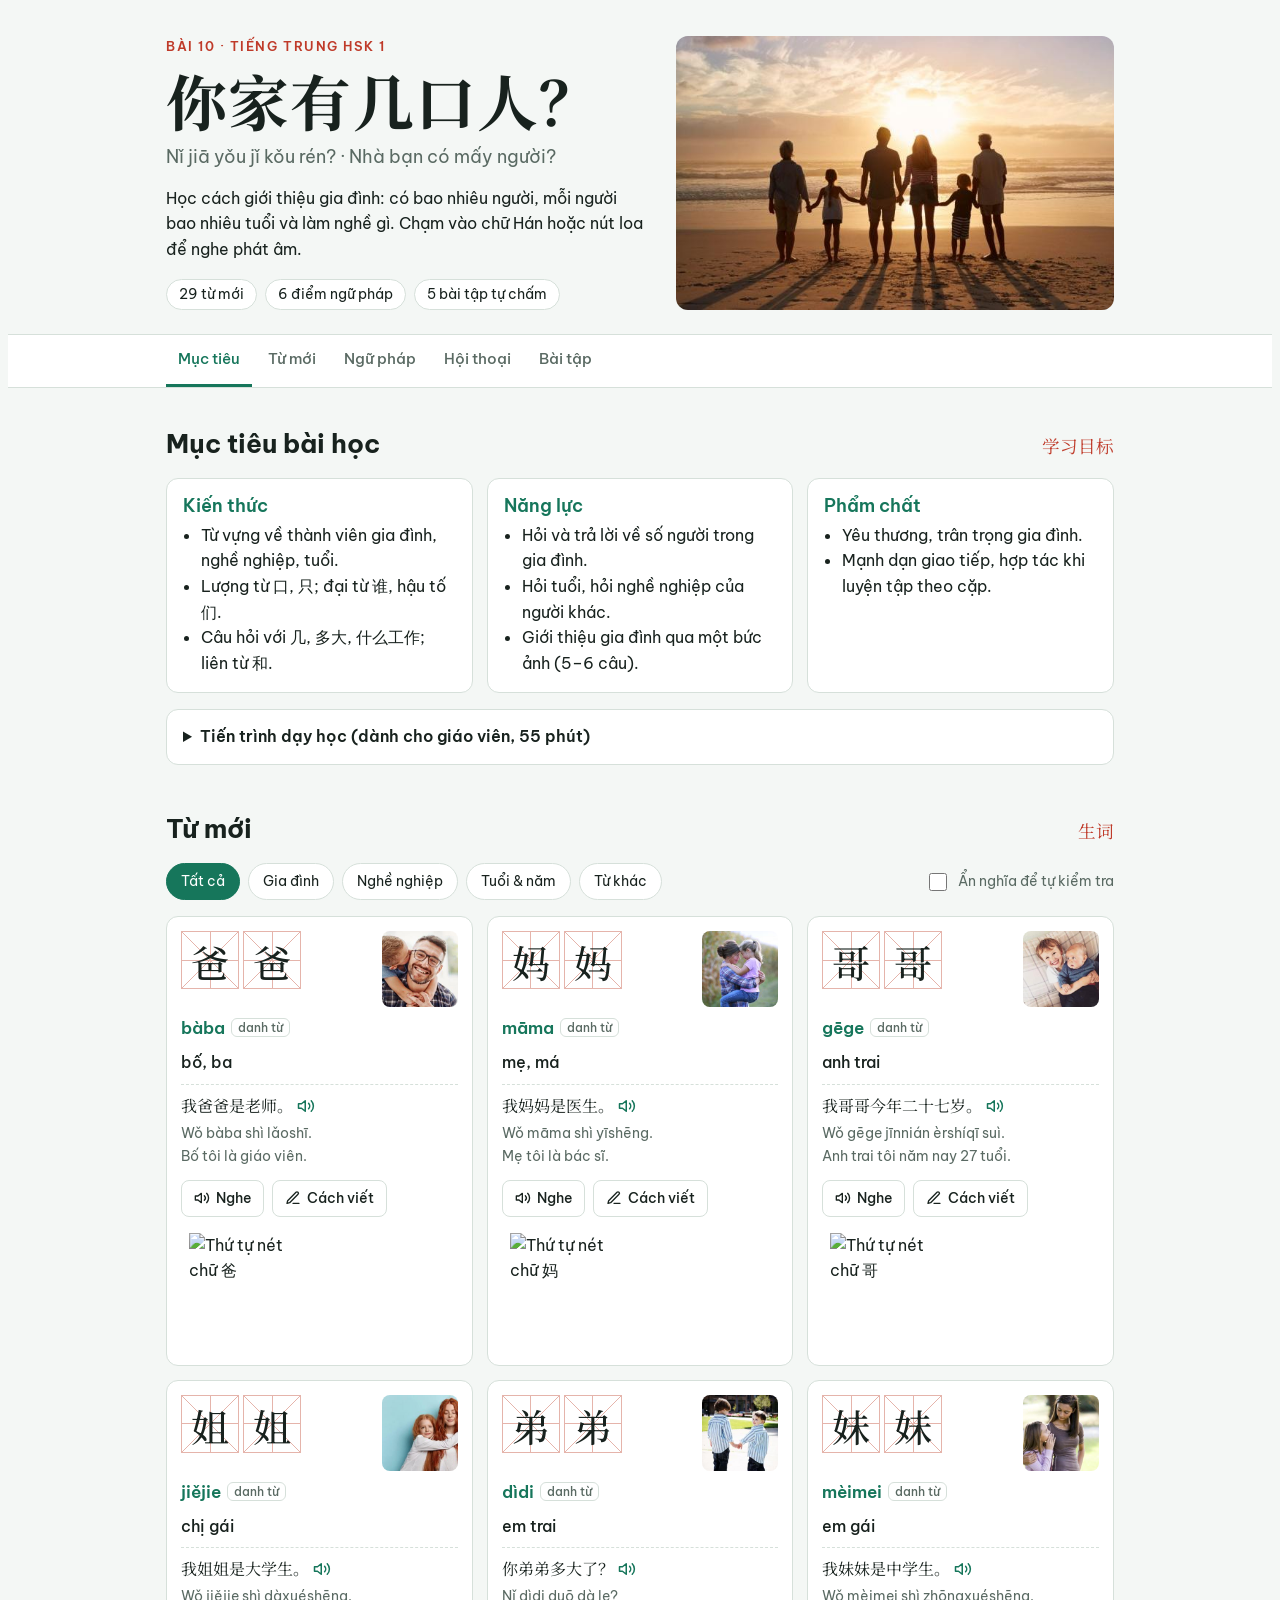
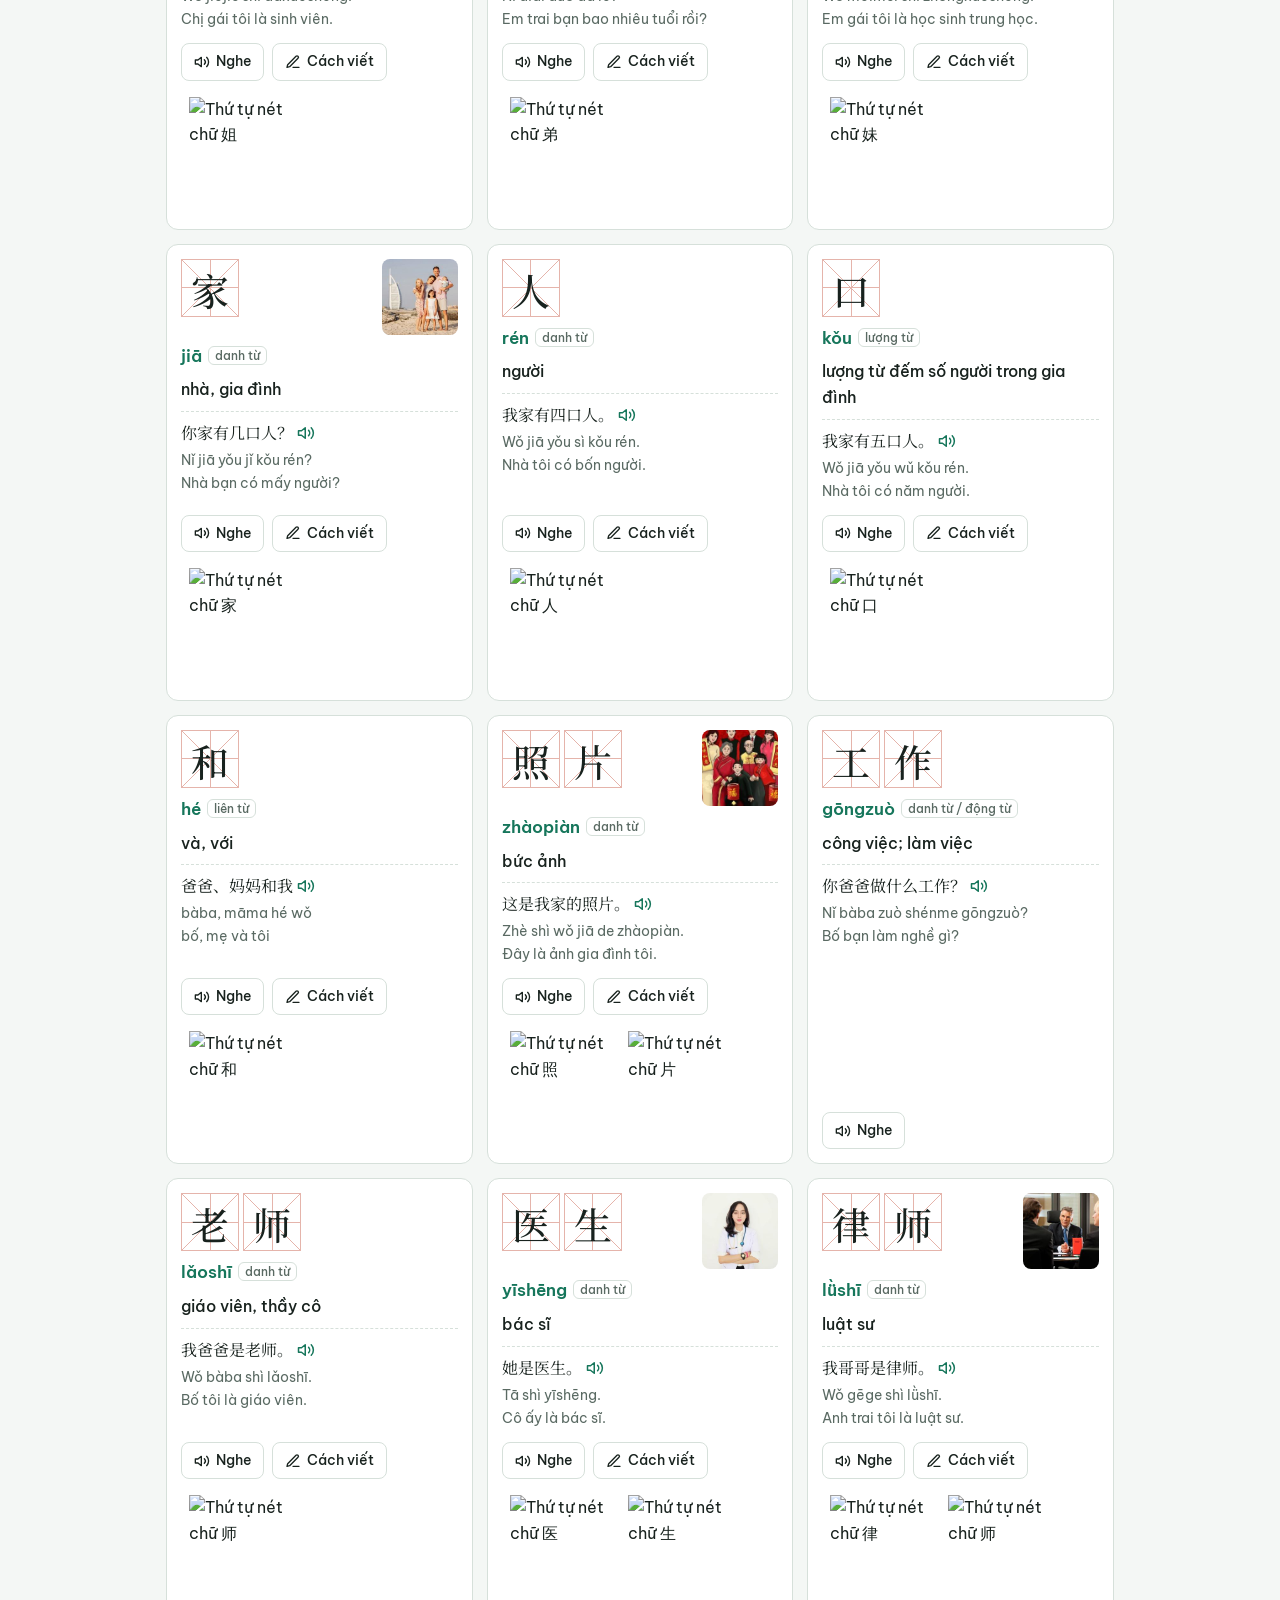
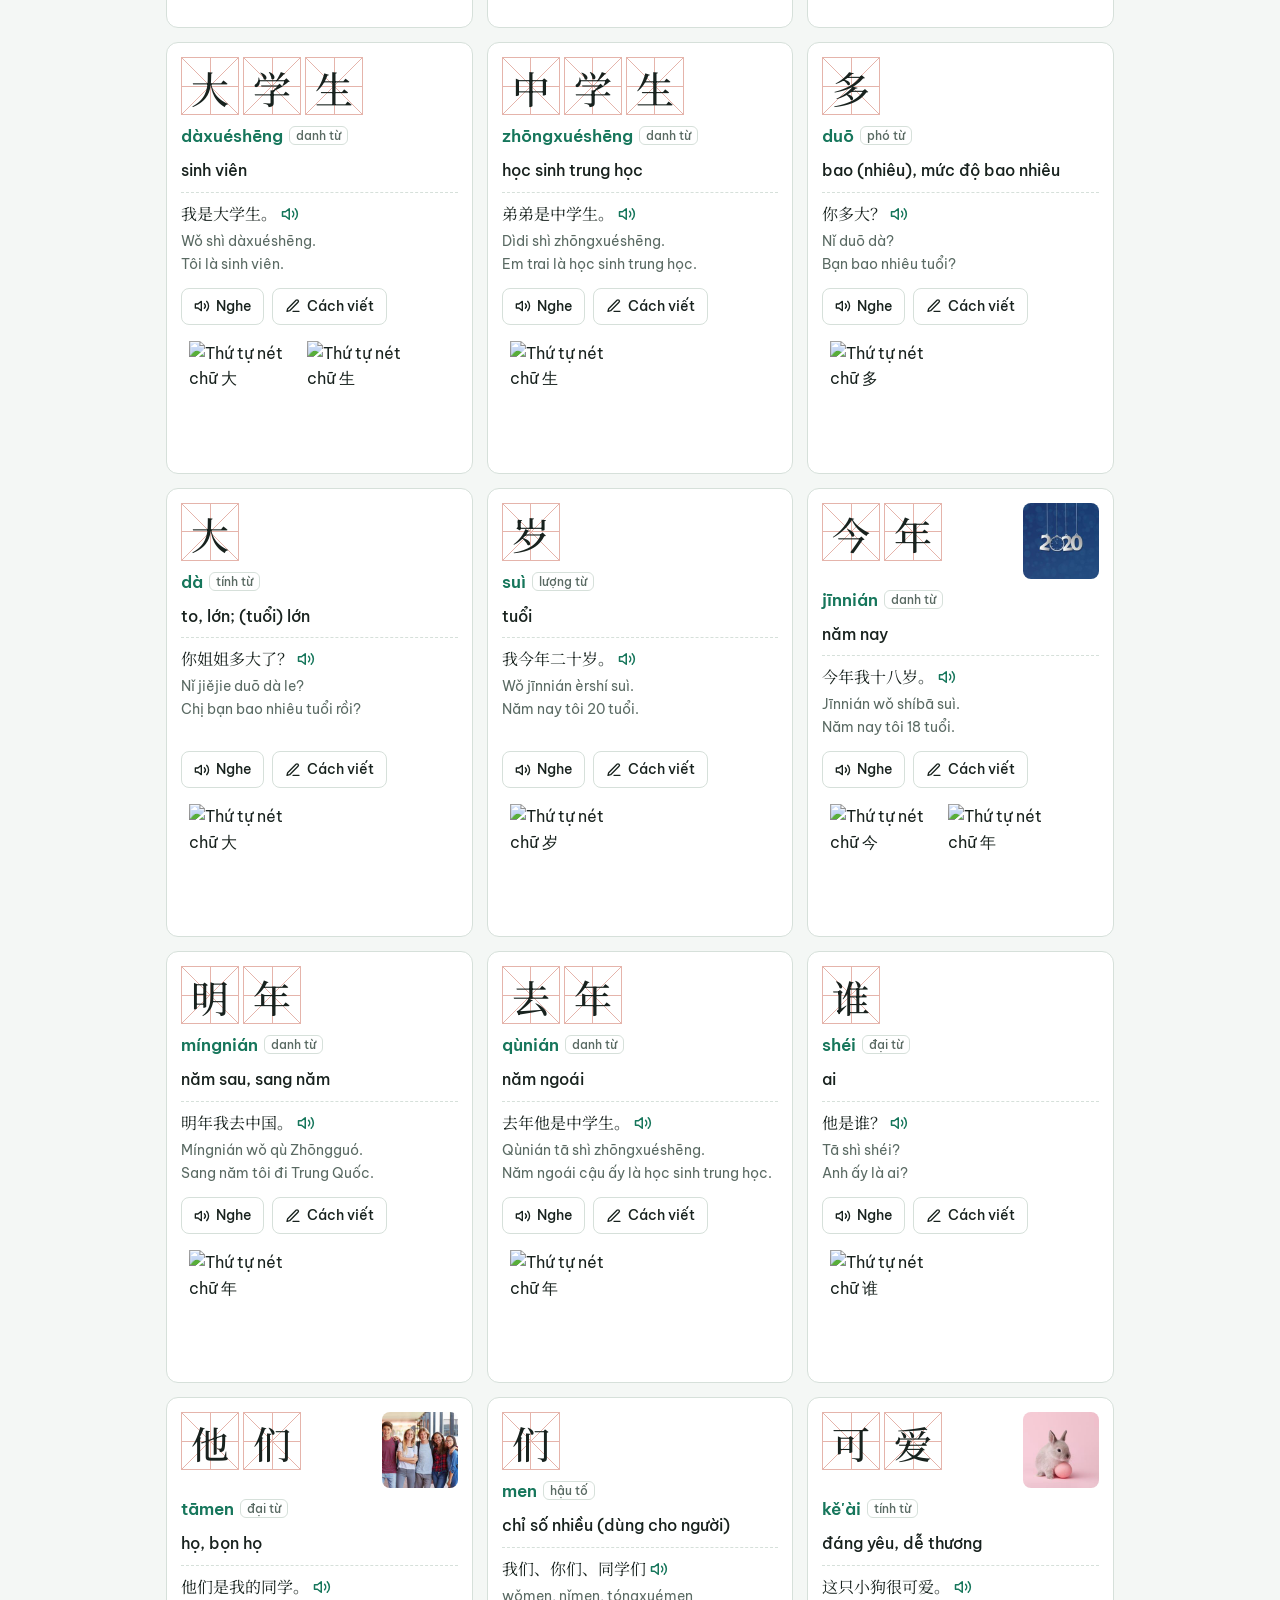
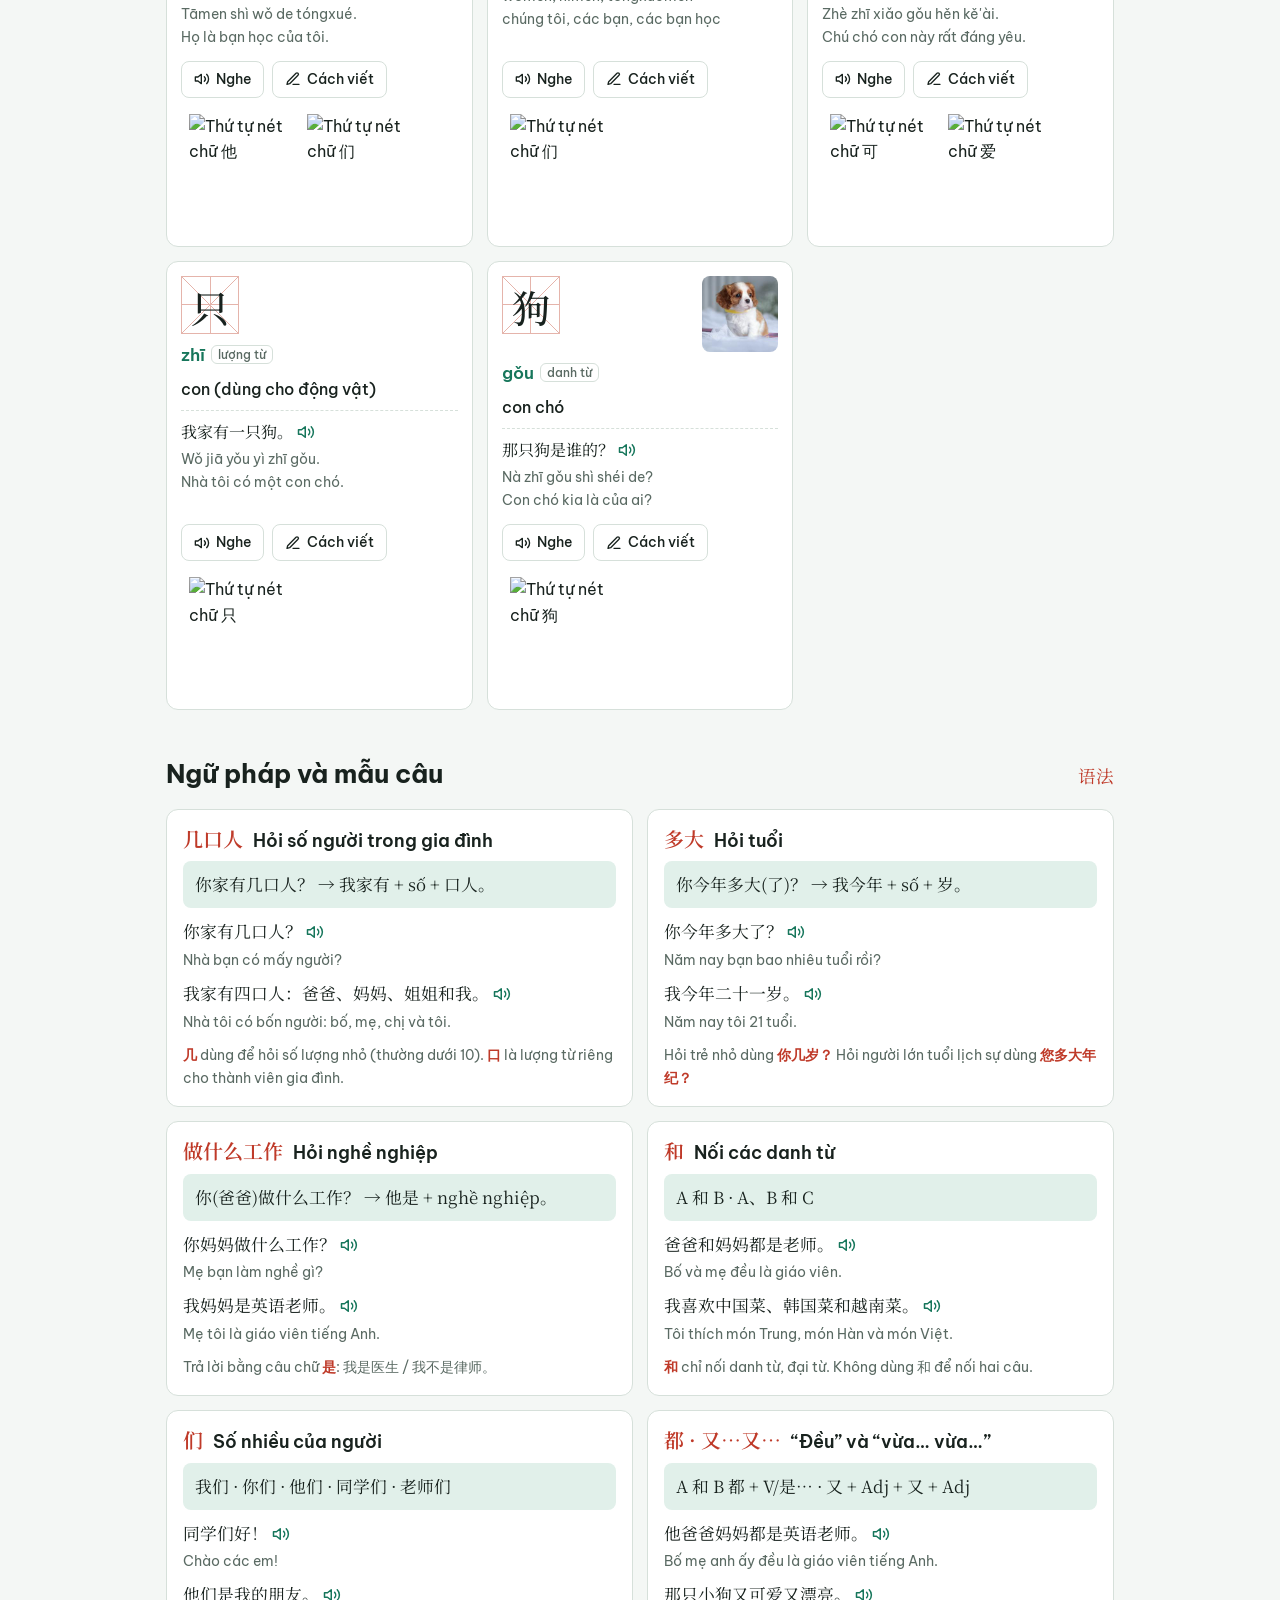
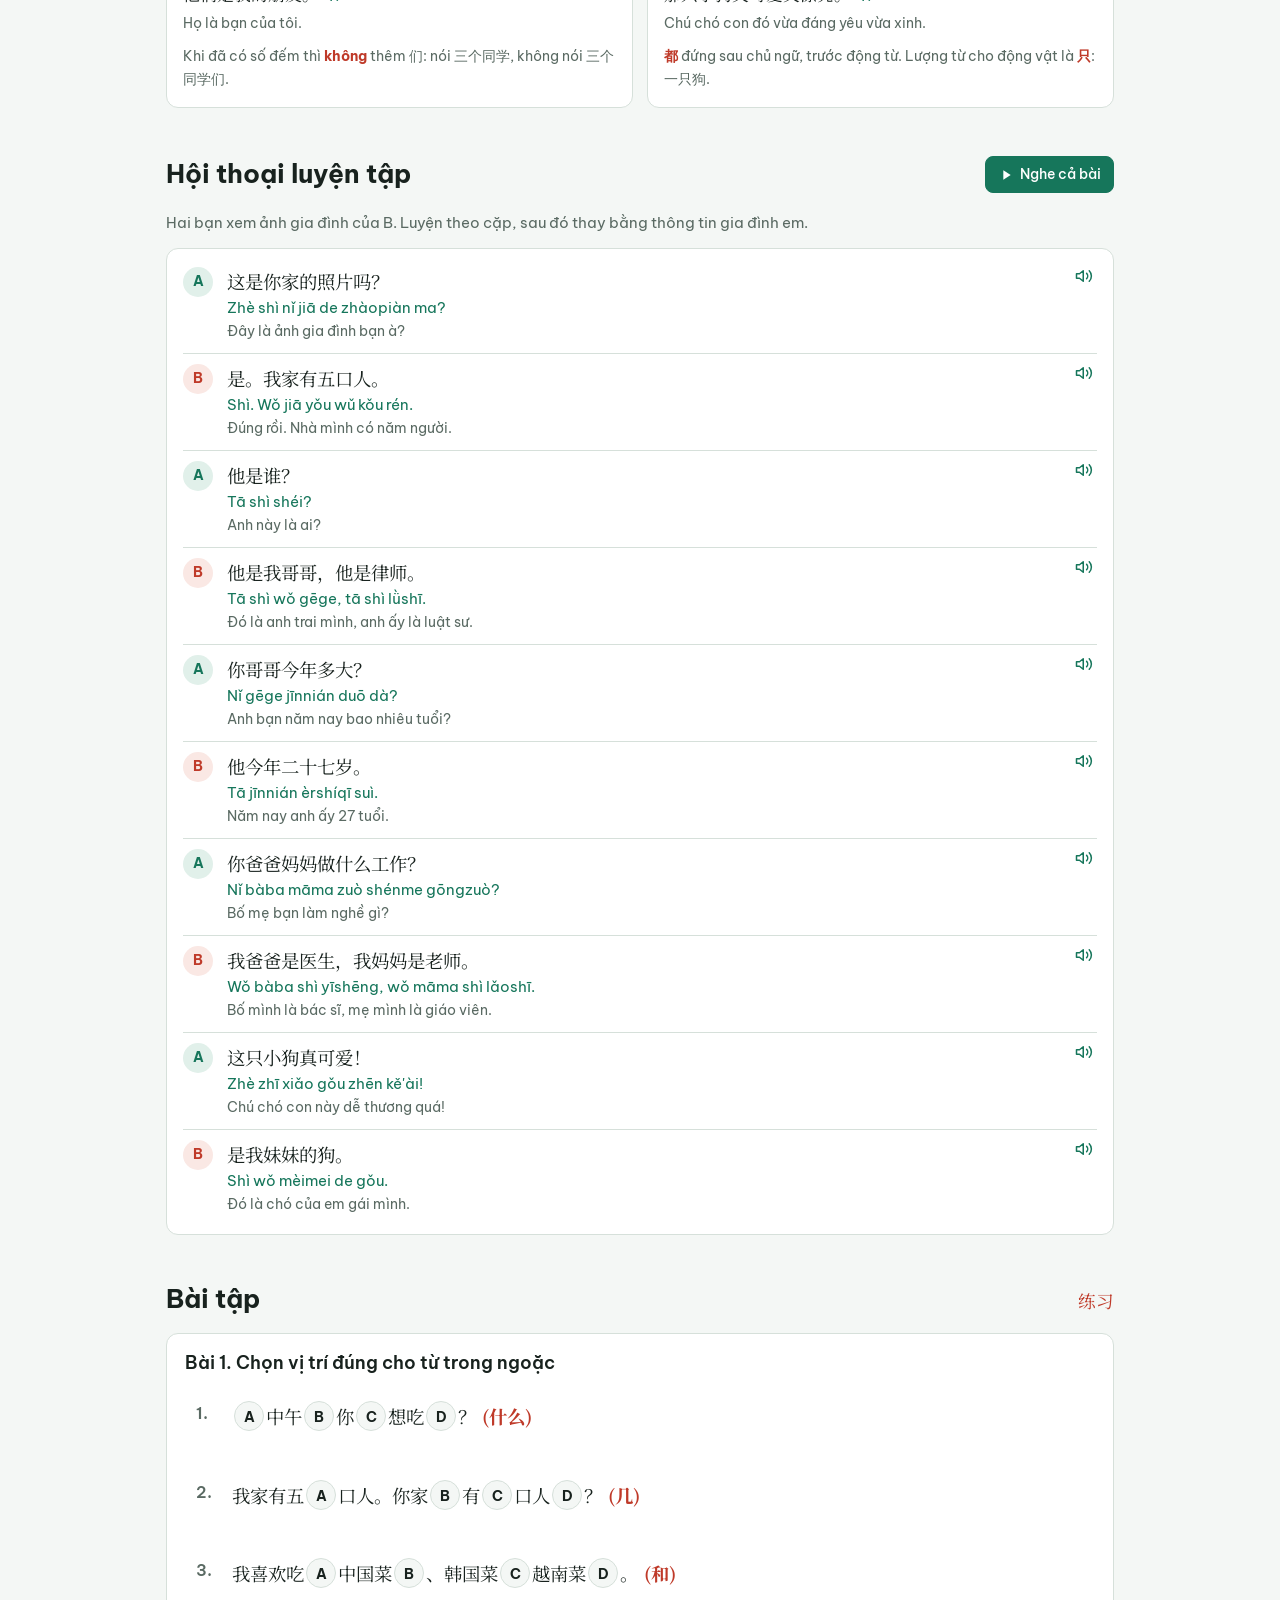
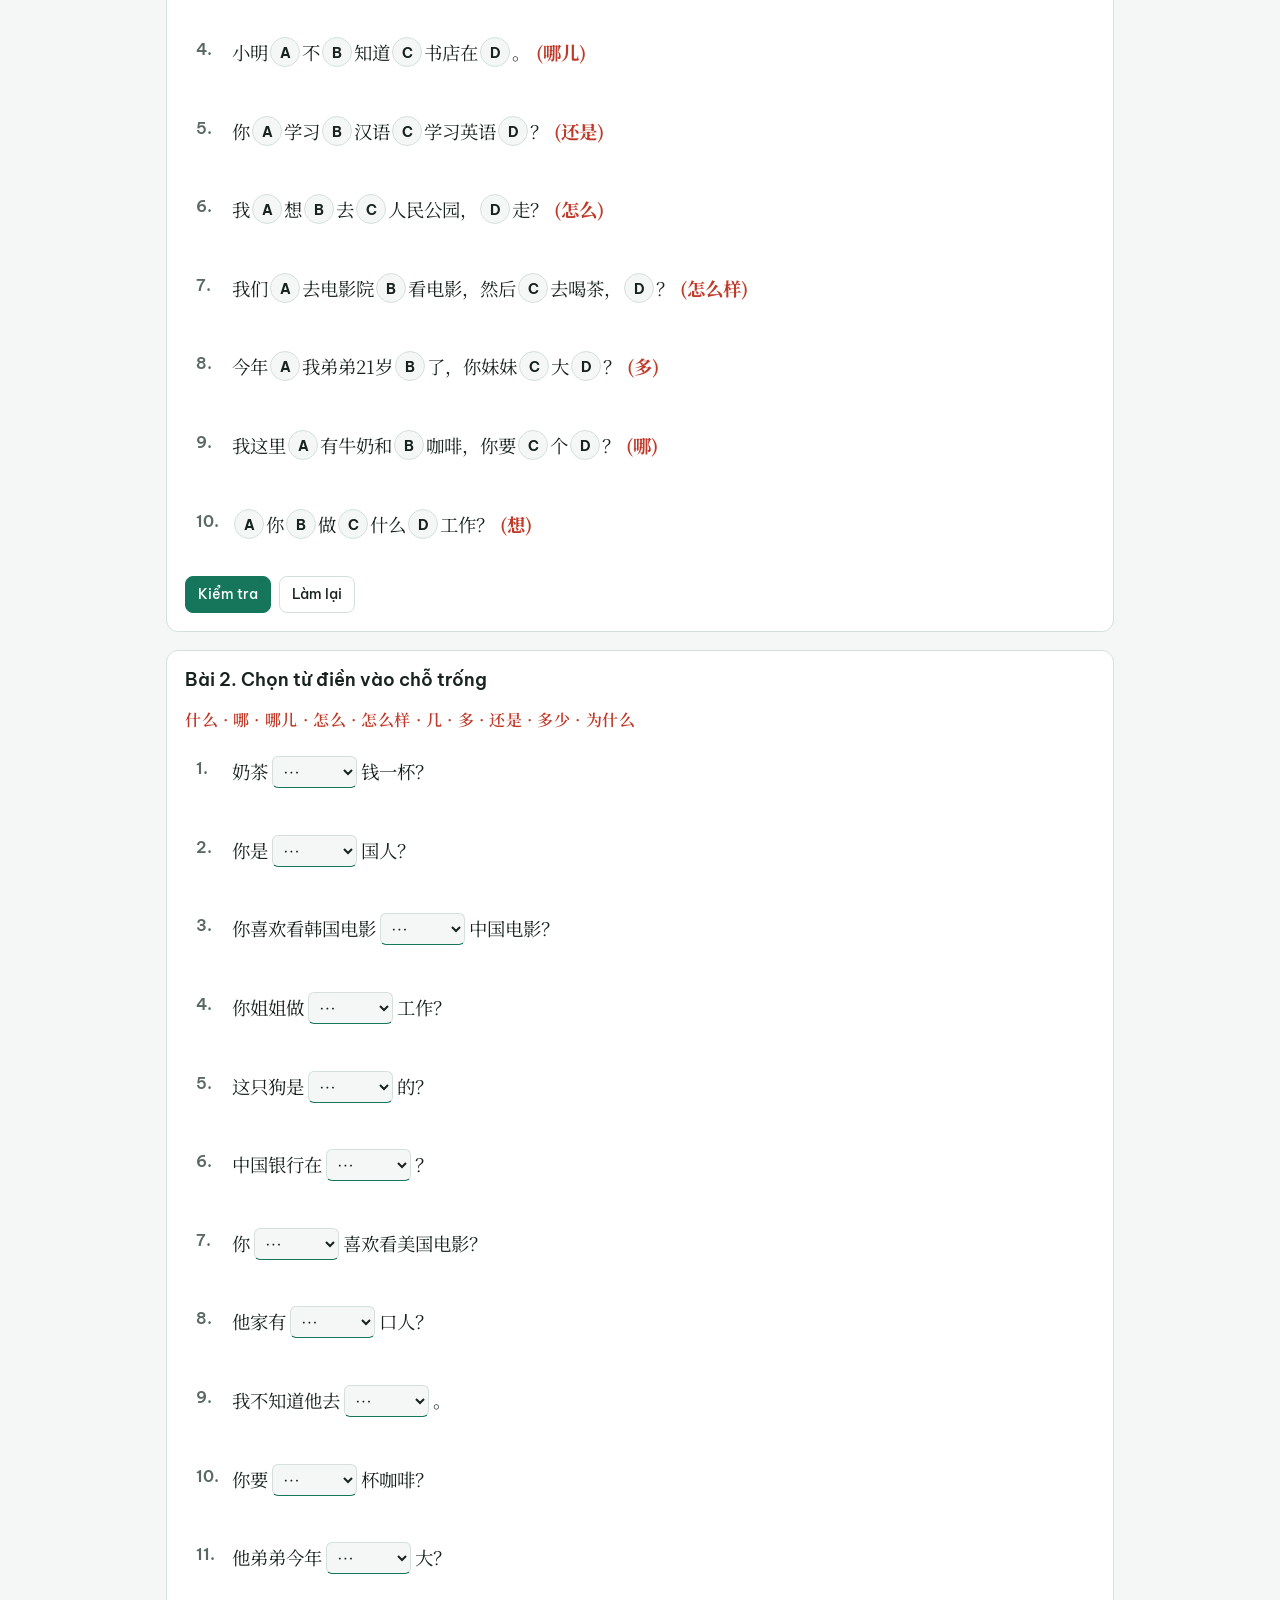
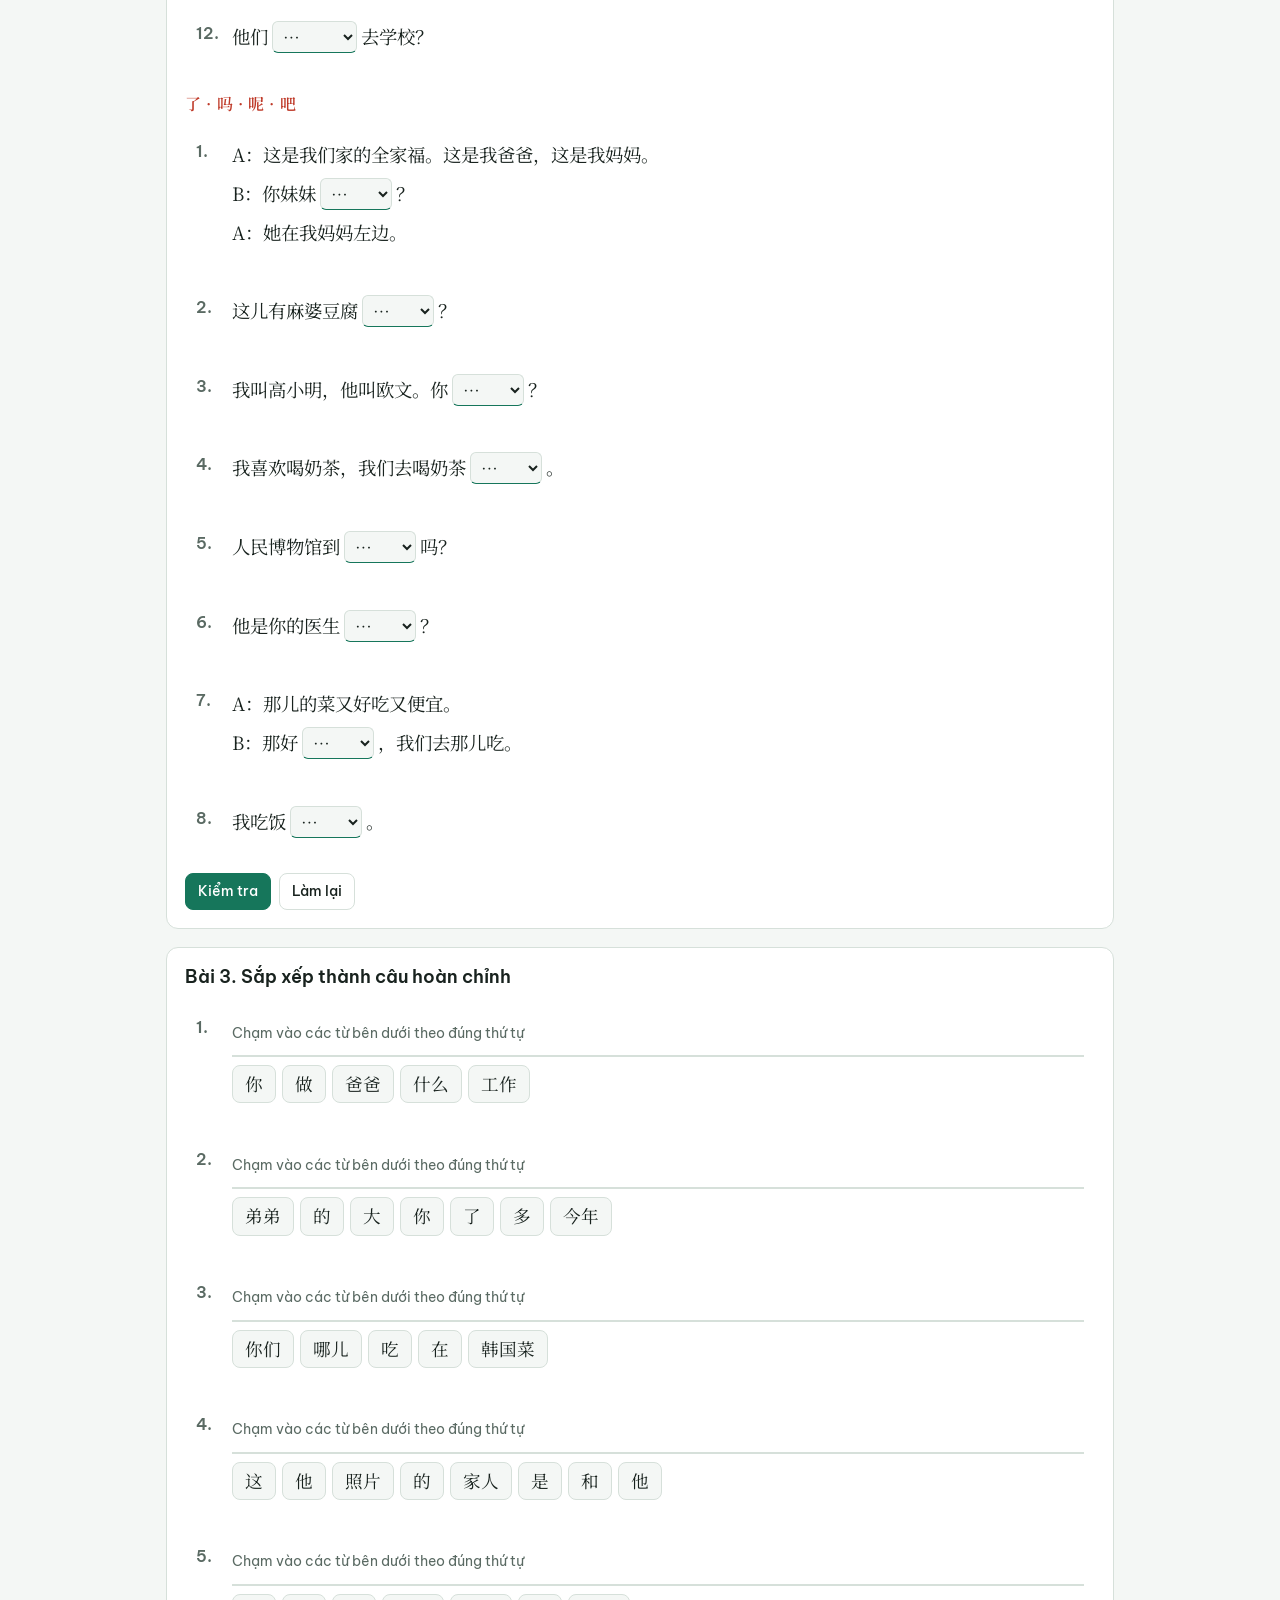
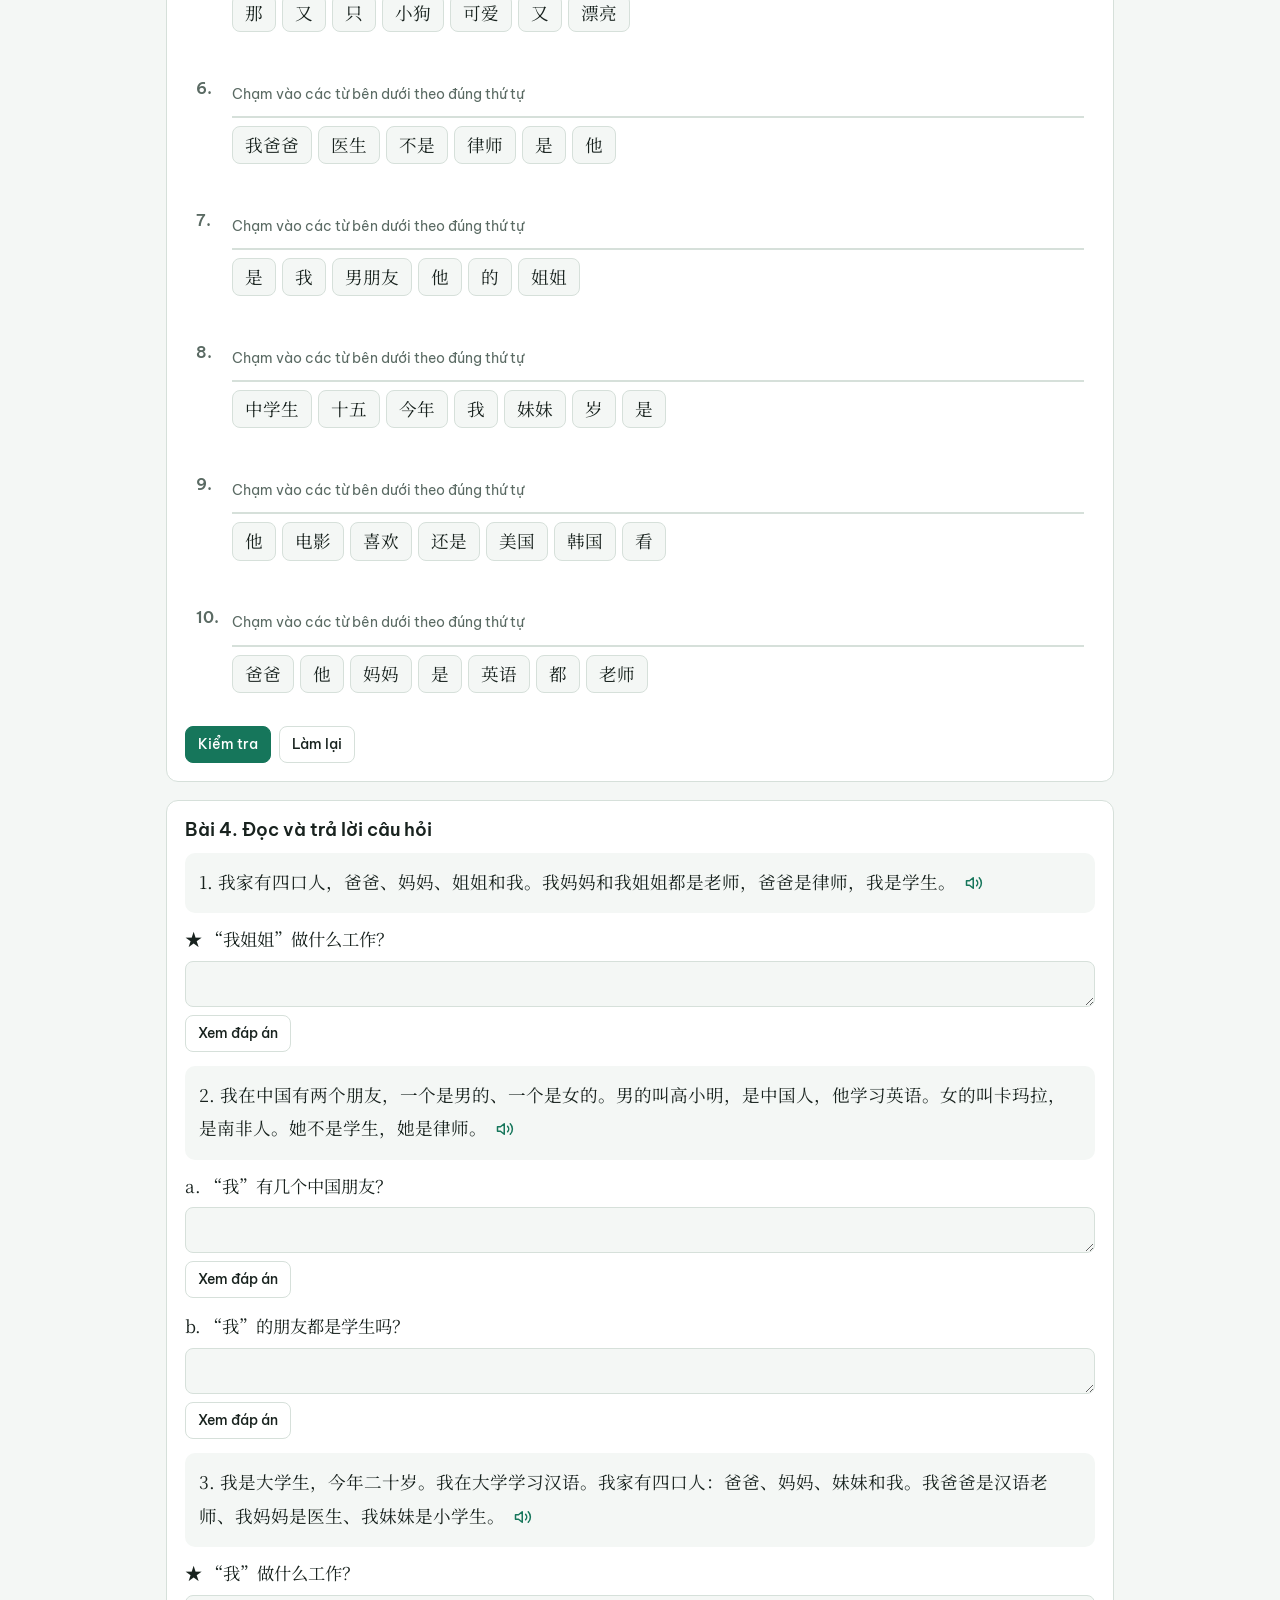
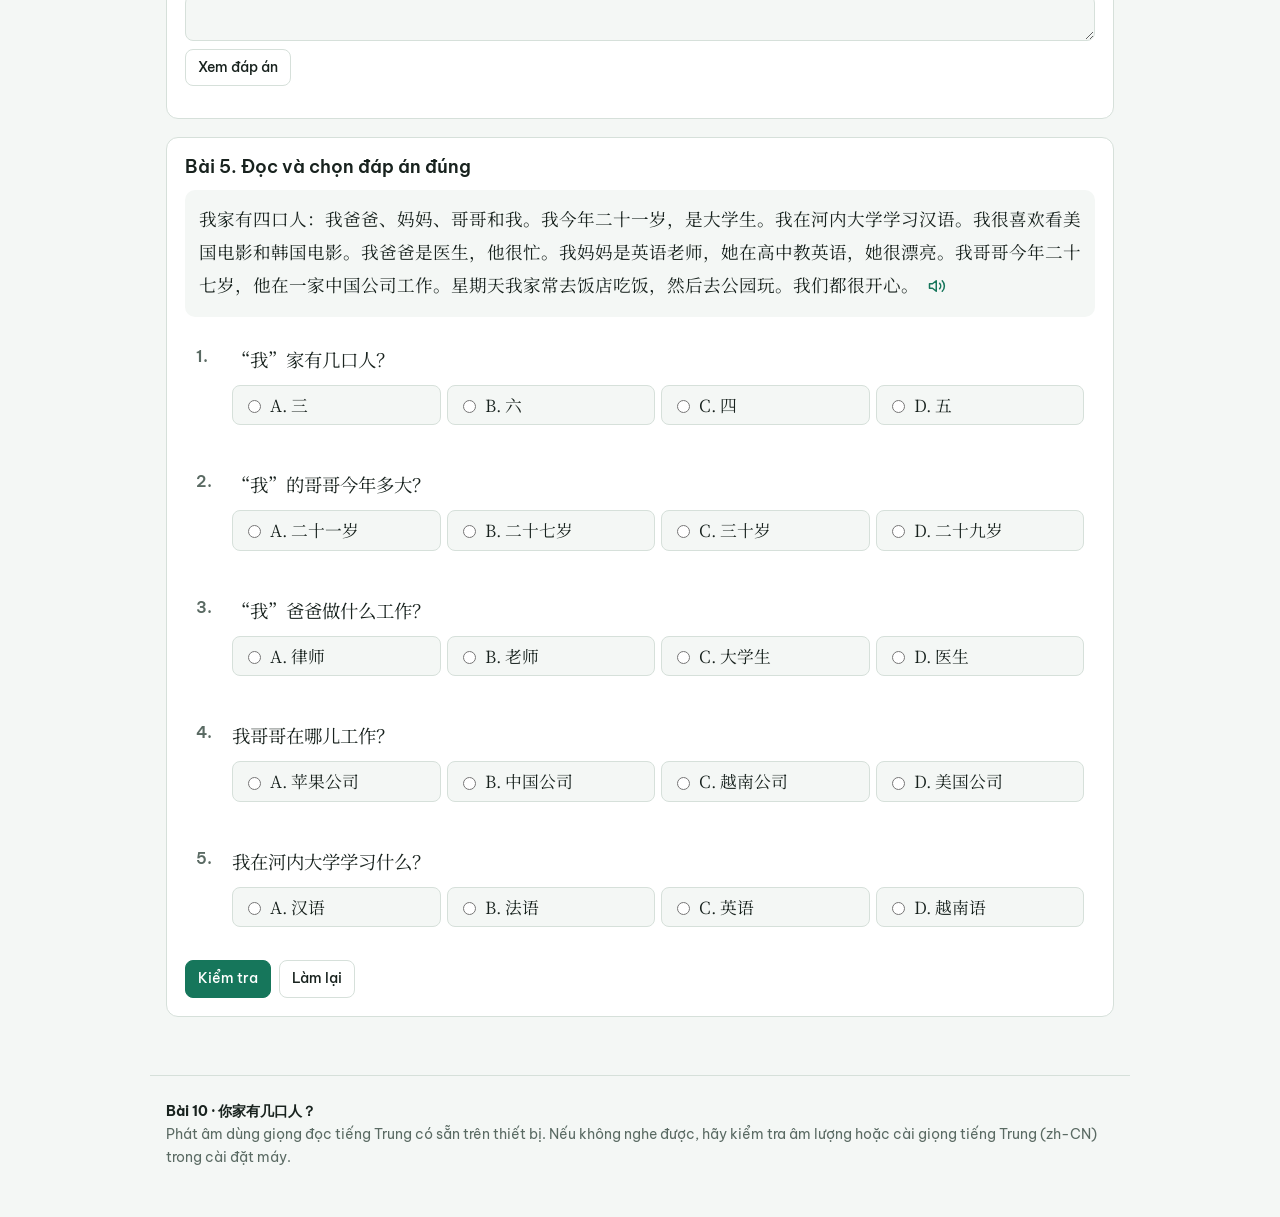
==== bai10/index.html @ 5a35441b "Thêm mục lục và giáo án điện tử Bài 10 Co-Authored-By: Claude Opus 5.5 <noreply@anthropic.com>" ====
<!doctype html>
<html lang="vi">
<head>
<meta charset="utf-8">
<meta name="viewport" content="width=device-width, initial-scale=1, viewport-fit=cover">
</head>
<body>
<title>你家有几口人？</title>
<meta name="claude:viewport-fit-sides" content="cover">
<link rel="preconnect" href="https://fonts.googleapis.com">
<link rel="preconnect" href="https://fonts.gstatic.com" crossorigin>
<link rel="stylesheet" href="https://fonts.googleapis.com/css2?family=Be+Vietnam+Pro:wght@400;500;600;700&family=Noto+Serif+SC:wght@500;700&display=swap">
<style>
/* Layout: a mobile-first study booklet; sticky section tabs, hanzi set in 田字格 practice cells, exercises check themselves. */
:root{
  --paper:#f4f7f5; --surface:#ffffff; --ink:#18221e; --muted:#5a6a63; --line:#d6e0da;
  --jade:#16765b; --jade-soft:#e1f0ea; --seal:#bf3a29; --seal-soft:#fae8e4; --grid:#e5b4ab;
  --ok:#17784a; --ok-soft:#e2f3e9; --bad:#bf3a29; --bad-soft:#fae8e4;
  --f-han:"Noto Serif SC","Songti SC","STSong","SimSun",serif;
  --f-body:"Be Vietnam Pro","Segoe UI",system-ui,sans-serif;
  --r:12px;
}
@media (prefers-color-scheme: dark){:root:not([data-theme="light"]){
  --paper:#111714; --surface:#19211d; --ink:#e6eee9; --muted:#9bada4; --line:#2b3832;
  --jade:#52c49f; --jade-soft:#16302a; --seal:#ef7d6b; --seal-soft:#3a201c; --grid:#62413b;
  --ok:#5fcf94; --ok-soft:#163323; --bad:#ef7d6b; --bad-soft:#3a201c; color-scheme:dark}}
:root[data-theme="dark"]{
  --paper:#111714; --surface:#19211d; --ink:#e6eee9; --muted:#9bada4; --line:#2b3832;
  --jade:#52c49f; --jade-soft:#16302a; --seal:#ef7d6b; --seal-soft:#3a201c; --grid:#62413b;
  --ok:#5fcf94; --ok-soft:#163323; --bad:#ef7d6b; --bad-soft:#3a201c; color-scheme:dark}

*{box-sizing:border-box}
html{scroll-behavior:smooth}
@media (prefers-reduced-motion: reduce){html{scroll-behavior:auto}*{transition:none!important;animation:none!important}}
body{background:var(--paper);color:var(--ink);font-family:var(--f-body);font-size:16px;line-height:1.6}
body::before{content:"";position:fixed;inset:0 0 auto;height:env(safe-area-inset-top,0px);z-index:10;background:var(--surface)}
.wrap{max-width:980px;margin:0 auto;padding-left:max(16px,env(safe-area-inset-left,0px));padding-right:max(16px,env(safe-area-inset-right,0px))}
.zh,.han{font-family:var(--f-han)}
h1,h2,h3{text-wrap:balance;line-height:1.25;margin:0}
h2{font-size:1.6rem;font-weight:700}
h3{font-size:1.1rem;font-weight:600}
p{margin:0}
button{font:inherit;color:inherit;cursor:pointer}
button:focus-visible,select:focus-visible,a:focus-visible,textarea:focus-visible,summary:focus-visible{outline:3px solid var(--jade);outline-offset:2px}

/* hero */
.hero{padding-block:28px 24px}
.hero .wrap{display:grid;grid-template-columns:1.1fr 1fr;gap:28px;align-items:center}
.eyebrow{font-size:.8rem;letter-spacing:.12em;text-transform:uppercase;color:var(--seal);font-weight:600}
.hero h1{font-family:var(--f-han);font-size:clamp(2.4rem,7vw,3.8rem);font-weight:700;margin-top:6px;letter-spacing:.02em}
.hero .py-big{font-size:1.15rem;color:var(--muted);margin-top:4px}
.hero .lead{margin-top:14px;max-width:46ch}
.hero img{width:100%;aspect-ratio:16/10;object-fit:cover;border-radius:var(--r);display:block}
.meta{display:flex;flex-wrap:wrap;gap:8px;margin-top:16px}
.chip{border:1px solid var(--line);background:var(--surface);border-radius:999px;padding:4px 12px;font-size:.85rem}

/* nav */
nav.tabs{position:sticky;top:env(safe-area-inset-top,0px);z-index:9;background:var(--surface);border-block:1px solid var(--line)}
nav.tabs .wrap{display:flex;gap:4px;overflow-x:auto;scrollbar-width:none}
nav.tabs .wrap::-webkit-scrollbar{display:none}
nav.tabs a{flex:none;padding:12px 12px;color:var(--muted);text-decoration:none;font-weight:500;font-size:.95rem;border-bottom:3px solid transparent}
nav.tabs a.on{color:var(--jade);border-bottom-color:var(--jade)}

section{padding-block:40px 8px;scroll-margin-top:56px}
.sec-head{display:flex;flex-wrap:wrap;align-items:baseline;justify-content:space-between;gap:8px 16px;margin-bottom:18px}
.sec-head .zh{color:var(--seal);font-size:1.1rem}
.sub{color:var(--muted);font-size:.95rem}

/* objectives */
.goals{display:grid;grid-template-columns:repeat(3,1fr);gap:14px}
.goal{background:var(--surface);border:1px solid var(--line);border-radius:var(--r);padding:16px}
.goal h3{color:var(--jade);margin-bottom:6px}
.goal ul{margin:0;padding-left:18px}
details.plan{margin-top:16px;background:var(--surface);border:1px solid var(--line);border-radius:var(--r)}
details.plan summary{padding:14px 16px;font-weight:600;cursor:pointer}
.steps{display:grid;gap:0;padding:0 16px 12px;margin:0;list-style:none}
.steps li{display:grid;grid-template-columns:64px 1fr;gap:12px;padding:10px 0;border-top:1px solid var(--line)}
.steps .t{font-variant-numeric:tabular-nums;color:var(--seal);font-weight:600}

/* vocab */
.toolbar{display:flex;flex-wrap:wrap;gap:8px;align-items:center;margin-bottom:16px}
.filter{border:1px solid var(--line);background:var(--surface);border-radius:999px;padding:6px 14px;font-size:.9rem}
.filter[aria-pressed="true"]{background:var(--jade);border-color:var(--jade);color:var(--surface)}
.switch{margin-left:auto;display:flex;align-items:center;gap:8px;font-size:.9rem;color:var(--muted)}
.switch input{width:18px;height:18px;accent-color:var(--jade)}
.cards{display:grid;grid-template-columns:repeat(auto-fill,minmax(260px,1fr));gap:14px}
.card{background:var(--surface);border:1px solid var(--line);border-radius:var(--r);padding:14px;display:flex;flex-direction:column;gap:8px;min-width:0}
.card-top{display:flex;gap:12px;align-items:flex-start;justify-content:space-between}
.cells{display:flex;gap:4px;background:none;border:0;padding:0}
.cell{width:58px;height:58px;display:grid;place-items:center;font-family:var(--f-han);font-size:38px;font-weight:500;border:1.5px solid var(--grid);
  background:
   linear-gradient(var(--grid),var(--grid)) center/100% 1px no-repeat,
   linear-gradient(var(--grid),var(--grid)) center/1px 100% no-repeat,
   linear-gradient(45deg,transparent calc(50% - .6px),var(--grid) 50%,transparent calc(50% + .6px)),
   linear-gradient(-45deg,transparent calc(50% - .6px),var(--grid) 50%,transparent calc(50% + .6px));
  background-color:var(--surface)}
.thumb{width:76px;height:76px;object-fit:cover;border-radius:8px;flex:none}
.py{font-size:1.05rem;font-weight:600;color:var(--jade)}
.pos{font-size:.75rem;font-weight:500;color:var(--muted);border:1px solid var(--line);border-radius:6px;padding:1px 6px;margin-left:6px;vertical-align:2px}
.mean{font-weight:500}
.ex{font-size:.9rem;color:var(--muted);border-top:1px dashed var(--line);padding-top:8px}
.ex .zh{color:var(--ink);font-size:1rem}
.actions{display:flex;gap:8px;margin-top:auto;padding-top:4px}
.btn{display:inline-flex;align-items:center;gap:6px;border:1px solid var(--line);background:var(--surface);border-radius:8px;padding:6px 12px;font-size:.9rem;font-weight:500}
.btn:hover{border-color:var(--jade);color:var(--jade)}
.btn.primary{background:var(--jade);border-color:var(--jade);color:var(--surface)}
.btn.primary:hover{color:var(--surface);filter:brightness(1.08)}
.btn svg{width:16px;height:16px;flex:none}
.strokes{display:flex;flex-wrap:wrap;gap:8px;background:#fff;border-radius:8px;padding:8px}
.strokes img{width:110px;height:110px}
.hide-mean .card:not(.shown) .py,.hide-mean .card:not(.shown) .mean,.hide-mean .card:not(.shown) .ex{filter:blur(6px);user-select:none}
.hide-mean .card:not(.shown){cursor:pointer}

/* grammar */
.gram{display:grid;grid-template-columns:repeat(2,1fr);gap:14px}
.g{background:var(--surface);border:1px solid var(--line);border-radius:var(--r);padding:16px;min-width:0}
.g h3{display:flex;gap:10px;align-items:baseline}
.g h3 .zh{color:var(--seal);font-size:1.25rem}
.pattern{margin-top:10px;background:var(--jade-soft);border-radius:8px;padding:10px 12px;font-family:var(--f-han);font-size:1.05rem;overflow-x:auto}
.g ul{margin:10px 0 0;padding-left:0;list-style:none;display:grid;gap:8px}
.g li .zh{font-size:1.05rem}
.g li .vi{color:var(--muted);font-size:.9rem;display:block}
.note{margin-top:10px;font-size:.9rem;color:var(--muted)}
.note b{color:var(--seal)}
.say{border:0;background:none;padding:0 4px;color:var(--jade);vertical-align:-3px}
.say svg{width:18px;height:18px}

/* dialogue */
.dlg{background:var(--surface);border:1px solid var(--line);border-radius:var(--r);padding:8px 16px}
.line{display:grid;grid-template-columns:34px 1fr auto;gap:10px;align-items:start;padding:10px 0;border-top:1px solid var(--line)}
.line:first-child{border-top:0}
.who{width:30px;height:30px;border-radius:50%;display:grid;place-items:center;font-weight:700;font-size:.85rem;background:var(--jade-soft);color:var(--jade)}
.line.b .who{background:var(--seal-soft);color:var(--seal)}
.line .zh{font-size:1.15rem}
.line .p{color:var(--jade);font-size:.92rem}
.line .vi{color:var(--muted);font-size:.9rem}
.line.now{background:var(--jade-soft);margin-inline:-16px;padding-inline:16px}

/* exercises */
.ex-block{background:var(--surface);border:1px solid var(--line);border-radius:var(--r);padding:18px;margin-bottom:18px}
.ex-block>header{display:flex;flex-wrap:wrap;justify-content:space-between;gap:6px 12px;align-items:baseline;margin-bottom:12px}
.score{font-weight:600;font-variant-numeric:tabular-nums;color:var(--muted)}
.score.full{color:var(--ok)}
ol.qs{margin:0;padding-left:0;list-style:none;display:grid;gap:10px;counter-reset:q}
ol.qs>li{counter-increment:q;display:grid;grid-template-columns:28px 1fr;gap:8px;padding:10px;border-radius:10px;border:1px solid transparent}
ol.qs>li::before{content:counter(q) ".";font-weight:600;color:var(--muted);font-variant-numeric:tabular-nums;padding-top:4px}
ol.qs>li.ok{background:var(--ok-soft);border-color:var(--ok)}
ol.qs>li.bad{background:var(--bad-soft);border-color:var(--bad)}
.sent{font-family:var(--f-han);font-size:1.15rem;line-height:2.1;white-space:pre-line}
.slot{font-family:var(--f-body);font-size:.85rem;font-weight:700;width:30px;height:30px;border-radius:50%;border:1.5px solid var(--line);background:var(--paper);margin:0 2px;vertical-align:2px}
.slot[aria-pressed="true"]{background:var(--jade);border-color:var(--jade);color:var(--surface)}
.word{color:var(--seal);font-family:var(--f-han);font-weight:700;margin-left:6px}
.fb{grid-column:2;font-size:.95rem}
.fb .zh{font-size:1.05rem}
.fb mark{background:none;color:var(--ok);font-weight:700}
select.blank{font-family:var(--f-han);font-size:1.05rem;padding:2px 6px;border:1.5px solid var(--line);border-bottom-color:var(--jade);border-radius:6px;background:var(--paper);color:var(--ink);margin:0 4px;min-width:72px}
.bank{font-family:var(--f-han)}
.ansline{min-height:46px;border-bottom:2px solid var(--line);display:flex;flex-wrap:wrap;gap:6px;padding:6px 0;margin-bottom:8px}
.ansline:empty::before{content:"Chạm vào các từ bên dưới theo đúng thứ tự";font-family:var(--f-body);color:var(--muted);font-size:.9rem;align-self:center}
.bank{display:flex;flex-wrap:wrap;gap:6px}
.tok{font-family:var(--f-han);font-size:1.1rem;border:1px solid var(--line);background:var(--paper);border-radius:8px;padding:4px 12px}
.ansline .tok{background:var(--jade-soft);border-color:var(--jade)}
.tok:disabled{opacity:.25;cursor:default}
.passage{font-family:var(--f-han);font-size:1.1rem;background:var(--paper);border-radius:10px;padding:12px 14px;margin-bottom:12px;line-height:1.9}
.q4{display:grid;gap:8px;margin-bottom:14px}
.q4 .q{font-family:var(--f-han);font-size:1.08rem}
textarea{font-family:var(--f-han);font-size:1.05rem;width:100%;min-height:46px;border:1px solid var(--line);border-radius:8px;padding:8px 10px;background:var(--paper);color:var(--ink);resize:vertical}
.reveal{font-size:.95rem;color:var(--ok);background:var(--ok-soft);border-radius:8px;padding:8px 12px}
.reveal .zh{font-size:1.05rem}
.opts{display:grid;grid-template-columns:repeat(4,1fr);gap:6px;margin-top:6px}
.opt{display:flex;gap:6px;align-items:center;border:1px solid var(--line);border-radius:8px;padding:6px 10px;font-family:var(--f-han);font-size:1.05rem;background:var(--paper);cursor:pointer}
.opt input{accent-color:var(--jade)}
.ex-actions{display:flex;flex-wrap:wrap;gap:8px;margin-top:14px}
.part{font-weight:600;margin:16px 0 8px;font-family:var(--f-han);color:var(--seal);letter-spacing:.04em}

footer{padding-block:32px 40px;color:var(--muted);font-size:.9rem}
footer .wrap{display:flex;gap:20px;align-items:center;flex-wrap:wrap;border-top:1px solid var(--line);padding-top:24px}
footer img.qr{width:150px;height:150px;background:#fff;padding:8px;border-radius:10px}
.toast{position:fixed;left:50%;bottom:calc(20px + env(safe-area-inset-bottom,0px));transform:translateX(-50%);background:var(--ink);color:var(--paper);padding:10px 16px;border-radius:10px;font-size:.92rem;z-index:20;max-width:calc(100% - 32px)}

@media (max-width:760px){
  .hero .wrap{grid-template-columns:1fr;gap:16px}
  .hero figure{order:-1}
  .goals,.gram{grid-template-columns:1fr}
  .opts{grid-template-columns:repeat(2,1fr)}
  .switch{margin-left:0}
  h2{font-size:1.35rem}
}
</style>

<header class="hero">
  <div class="wrap">
    <div>
      <div class="eyebrow">Bài 10 · Tiếng Trung HSK 1</div>
      <h1>你家有几口人？</h1>
      <div class="py-big">Nǐ jiā yǒu jǐ kǒu rén? · Nhà bạn có mấy người?</div>
      <p class="lead">Học cách giới thiệu gia đình: có bao nhiêu người, mỗi người bao nhiêu tuổi và làm nghề gì. Chạm vào chữ Hán hoặc nút loa để nghe phát âm.</p>
      <div class="meta"><span class="chip">29 từ mới</span><span class="chip">6 điểm ngữ pháp</span><span class="chip">5 bài tập tự chấm</span></div>
    </div>
    <figure style="margin:0"><img src="[data-uri]" alt="Một gia đình nắm tay nhau trên bãi biển lúc hoàng hôn"></figure>
  </div>
</header>

<nav class="tabs" aria-label="Các phần của bài học">
  <div class="wrap">
    <a href="#muc-tieu">Mục tiêu</a>
    <a href="#tu-moi">Từ mới</a>
    <a href="#ngu-phap">Ngữ pháp</a>
    <a href="#hoi-thoai">Hội thoại</a>
    <a href="#bai-tap">Bài tập</a>
  </div>
</nav>

<main>
<section id="muc-tieu"><div class="wrap">
  <div class="sec-head"><h2>Mục tiêu bài học</h2><span class="zh">学习目标</span></div>
  <div class="goals">
    <div class="goal"><h3>Kiến thức</h3><ul>
      <li>Từ vựng về thành viên gia đình, nghề nghiệp, tuổi.</li>
      <li>Lượng từ 口, 只; đại từ 谁, hậu tố 们.</li>
      <li>Câu hỏi với 几, 多大, 什么工作; liên từ 和.</li></ul></div>
    <div class="goal"><h3>Năng lực</h3><ul>
      <li>Hỏi và trả lời về số người trong gia đình.</li>
      <li>Hỏi tuổi, hỏi nghề nghiệp của người khác.</li>
      <li>Giới thiệu gia đình qua một bức ảnh (5–6 câu).</li></ul></div>
    <div class="goal"><h3>Phẩm chất</h3><ul>
      <li>Yêu thương, trân trọng gia đình.</li>
      <li>Mạnh dạn giao tiếp, hợp tác khi luyện tập theo cặp.</li></ul></div>
  </div>
  <details class="plan">
    <summary>Tiến trình dạy học (dành cho giáo viên, 55 phút)</summary>
    <ol class="steps">
      <li><span class="t">5′</span><div><b>Khởi động.</b> Chiếu ảnh gia đình, hỏi 这是谁？ để học sinh đoán từ.</div></li>
      <li><span class="t">15′</span><div><b>Từ mới.</b> Dạy theo 4 nhóm. Học sinh nghe phát âm, xem cách viết, sau đó bật “Ẩn nghĩa” để tự kiểm tra.</div></li>
      <li><span class="t">10′</span><div><b>Ngữ pháp.</b> Bốn mẫu câu hỏi chính: 几口人, 多大, 做什么工作, 谁. Luyện thay thế.</div></li>
      <li><span class="t">5′</span><div><b>Hội thoại.</b> Nghe mẫu, luyện theo cặp, thay bằng thông tin gia đình mình.</div></li>
      <li><span class="t">15′</span><div><b>Luyện tập.</b> Học sinh quét mã QR, làm Bài 1–5 trên điện thoại, báo điểm.</div></li>
      <li><span class="t">5′</span><div><b>Củng cố và giao bài.</b> Về nhà viết 5 câu giới thiệu gia đình kèm một bức ảnh.</div></li>
    </ol>
  </details>
</div></section>

<section id="tu-moi"><div class="wrap">
  <div class="sec-head"><h2>Từ mới</h2><span class="zh">生词</span></div>
  <div class="toolbar" role="group" aria-label="Lọc từ mới">
    <button class="filter" data-g="all" aria-pressed="true">Tất cả</button>
    <button class="filter" data-g="fam" aria-pressed="false">Gia đình</button>
    <button class="filter" data-g="job" aria-pressed="false">Nghề nghiệp</button>
    <button class="filter" data-g="age" aria-pressed="false">Tuổi &amp; năm</button>
    <button class="filter" data-g="oth" aria-pressed="false">Từ khác</button>
    <label class="switch"><input type="checkbox" id="hideMean"> Ẩn nghĩa để tự kiểm tra</label>
  </div>
  <div class="cards" id="cards"></div>
</div></section>

<section id="ngu-phap"><div class="wrap">
  <div class="sec-head"><h2>Ngữ pháp và mẫu câu</h2><span class="zh">语法</span></div>
  <div class="gram" id="gram"></div>
</div></section>

<section id="hoi-thoai"><div class="wrap">
  <div class="sec-head"><h2>Hội thoại luyện tập</h2><button class="btn primary" id="playAll"><svg viewBox="0 0 24 24" fill="currentColor" aria-hidden="true"><path d="M8 5v14l11-7z"/></svg>Nghe cả bài</button></div>
  <p class="sub" style="margin-bottom:12px">Hai bạn xem ảnh gia đình của B. Luyện theo cặp, sau đó thay bằng thông tin gia đình em.</p>
  <div class="dlg" id="dlg"></div>
</div></section>

<section id="bai-tap"><div class="wrap">
  <div class="sec-head"><h2>Bài tập</h2><span class="zh">练习</span></div>

  <div class="ex-block" id="ex1">
    <header><h3>Bài 1. Chọn vị trí đúng cho từ trong ngoặc</h3><span class="score"></span></header>
    <ol class="qs"></ol>
    <div class="ex-actions"><button class="btn primary chk">Kiểm tra</button><button class="btn rst">Làm lại</button></div>
  </div>

  <div class="ex-block" id="ex2">
    <header><h3>Bài 2. Chọn từ điền vào chỗ trống</h3><span class="score"></span></header>
    <div class="part">什么 · 哪 · 哪儿 · 怎么 · 怎么样 · 几 · 多 · 还是 · 多少 · 为什么</div>
    <ol class="qs" data-part="a"></ol>
    <div class="part">了 · 吗 · 呢 · 吧</div>
    <ol class="qs" data-part="b"></ol>
    <div class="ex-actions"><button class="btn primary chk">Kiểm tra</button><button class="btn rst">Làm lại</button></div>
  </div>

  <div class="ex-block" id="ex3">
    <header><h3>Bài 3. Sắp xếp thành câu hoàn chỉnh</h3><span class="score"></span></header>
    <ol class="qs"></ol>
    <div class="ex-actions"><button class="btn primary chk">Kiểm tra</button><button class="btn rst">Làm lại</button></div>
  </div>

  <div class="ex-block" id="ex4">
    <header><h3>Bài 4. Đọc và trả lời câu hỏi</h3></header>
    <div class="body"></div>
  </div>

  <div class="ex-block" id="ex5">
    <header><h3>Bài 5. Đọc và chọn đáp án đúng</h3><span class="score"></span></header>
    <div class="passage"></div>
    <ol class="qs"></ol>
    <div class="ex-actions"><button class="btn primary chk">Kiểm tra</button><button class="btn rst">Làm lại</button></div>
  </div>
</div></section>
</main>

<footer><div class="wrap">
  
  <div><b style="color:var(--ink)">Bài 10 · 你家有几口人？</b><br>Phát âm dùng giọng đọc tiếng Trung có sẵn trên thiết bị. Nếu không nghe được, hãy kiểm tra âm lượng hoặc cài giọng tiếng Trung (zh-CN) trong cài đặt máy.</div>
</div></footer>
<div class="toast" id="toast" hidden></div>

<script>
const IMG = {"dad": "[data-uri]", "mom": "[data-uri]", "didi": "[data-uri]", "meimei": "[data-uri]", "gege": "[data-uri]", "jiejie": "[data-uri]", "jia": "[data-uri]", "photo": "[data-uri]", "lawyer": "[data-uri]", "year": "[data-uri]", "friends": "[data-uri]", "cute": "[data-uri]", "dog": "[data-uri]", "doctor": "[data-uri]", "st_爸": "[data-uri]", "st_妈": "[data-uri]", "st_妹": "[data-uri]", "st_弟": "[data-uri]", "st_哥": "[data-uri]", "st_姐": "[data-uri]", "st_家": "[data-uri]", "st_人": "[data-uri]", "st_照": "[data-uri]", "st_片": "[data-uri]", "st_口": "[data-uri]", "st_和": "[data-uri]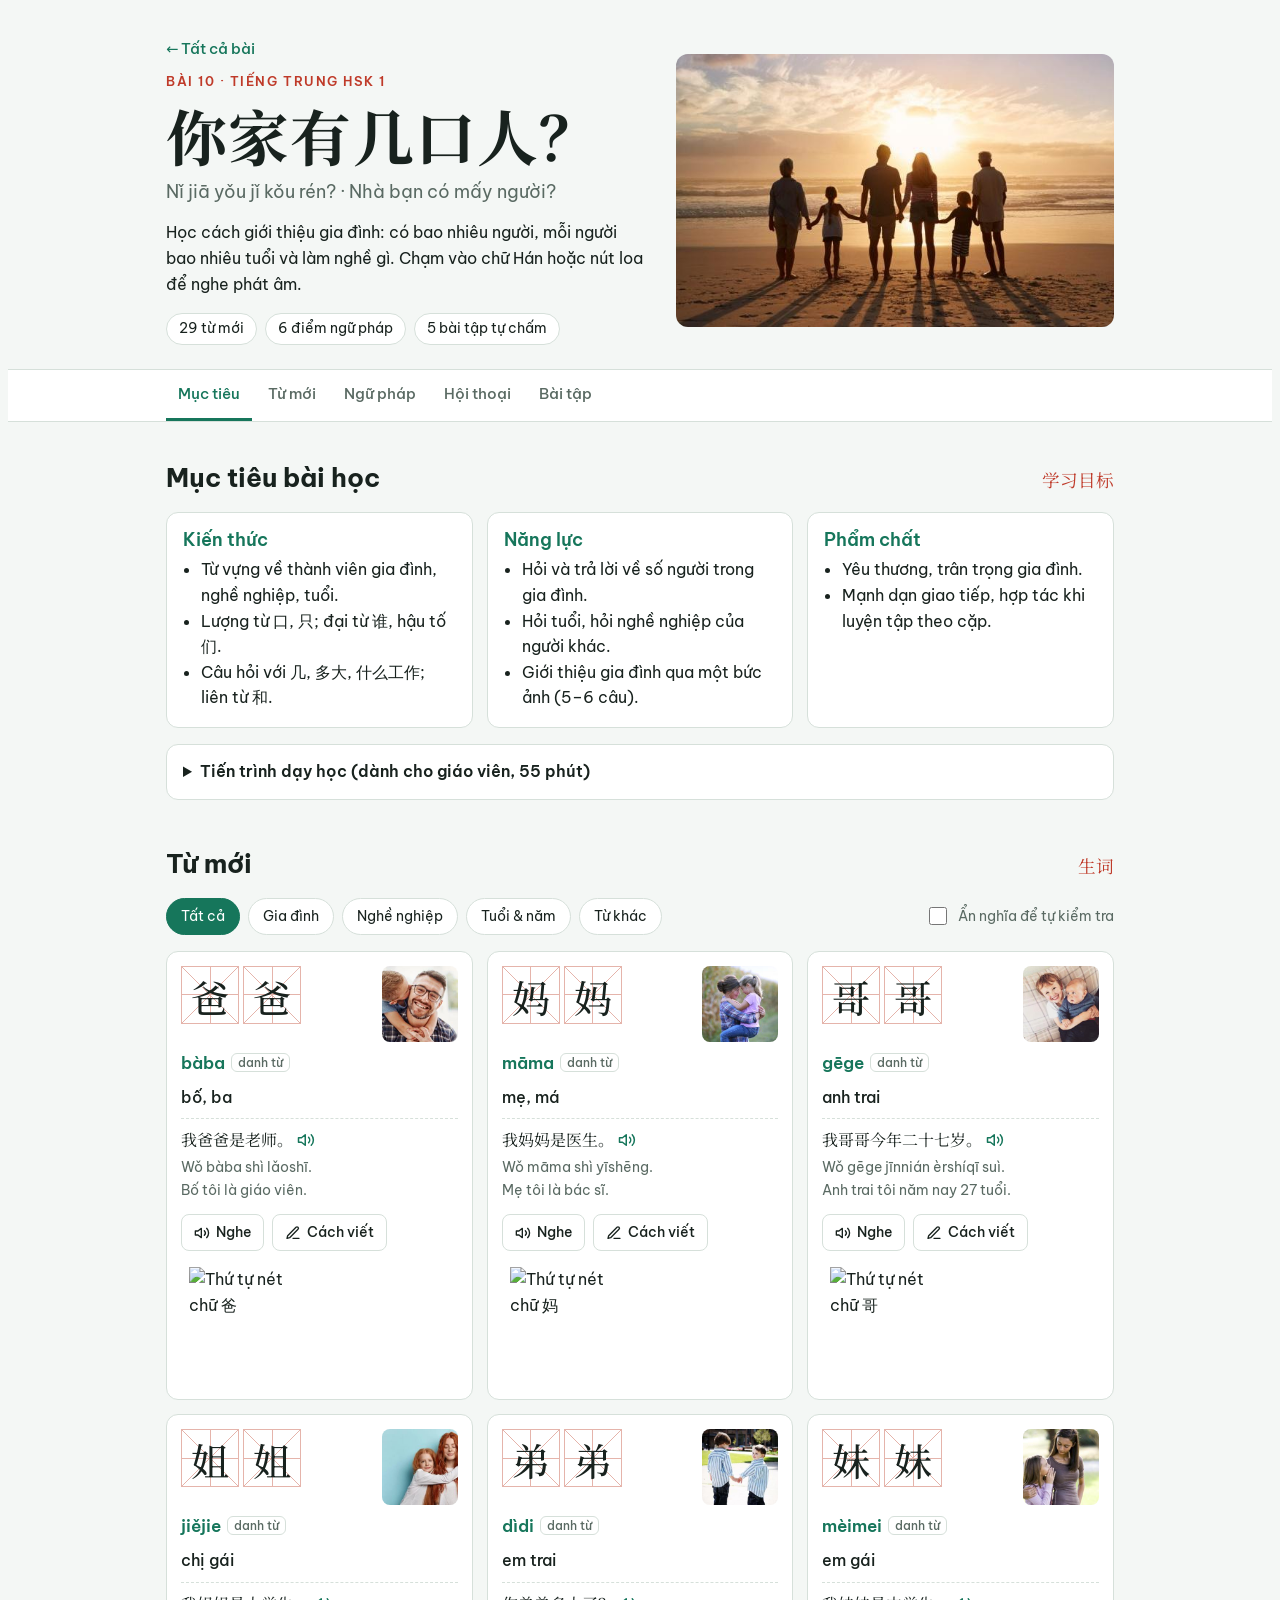
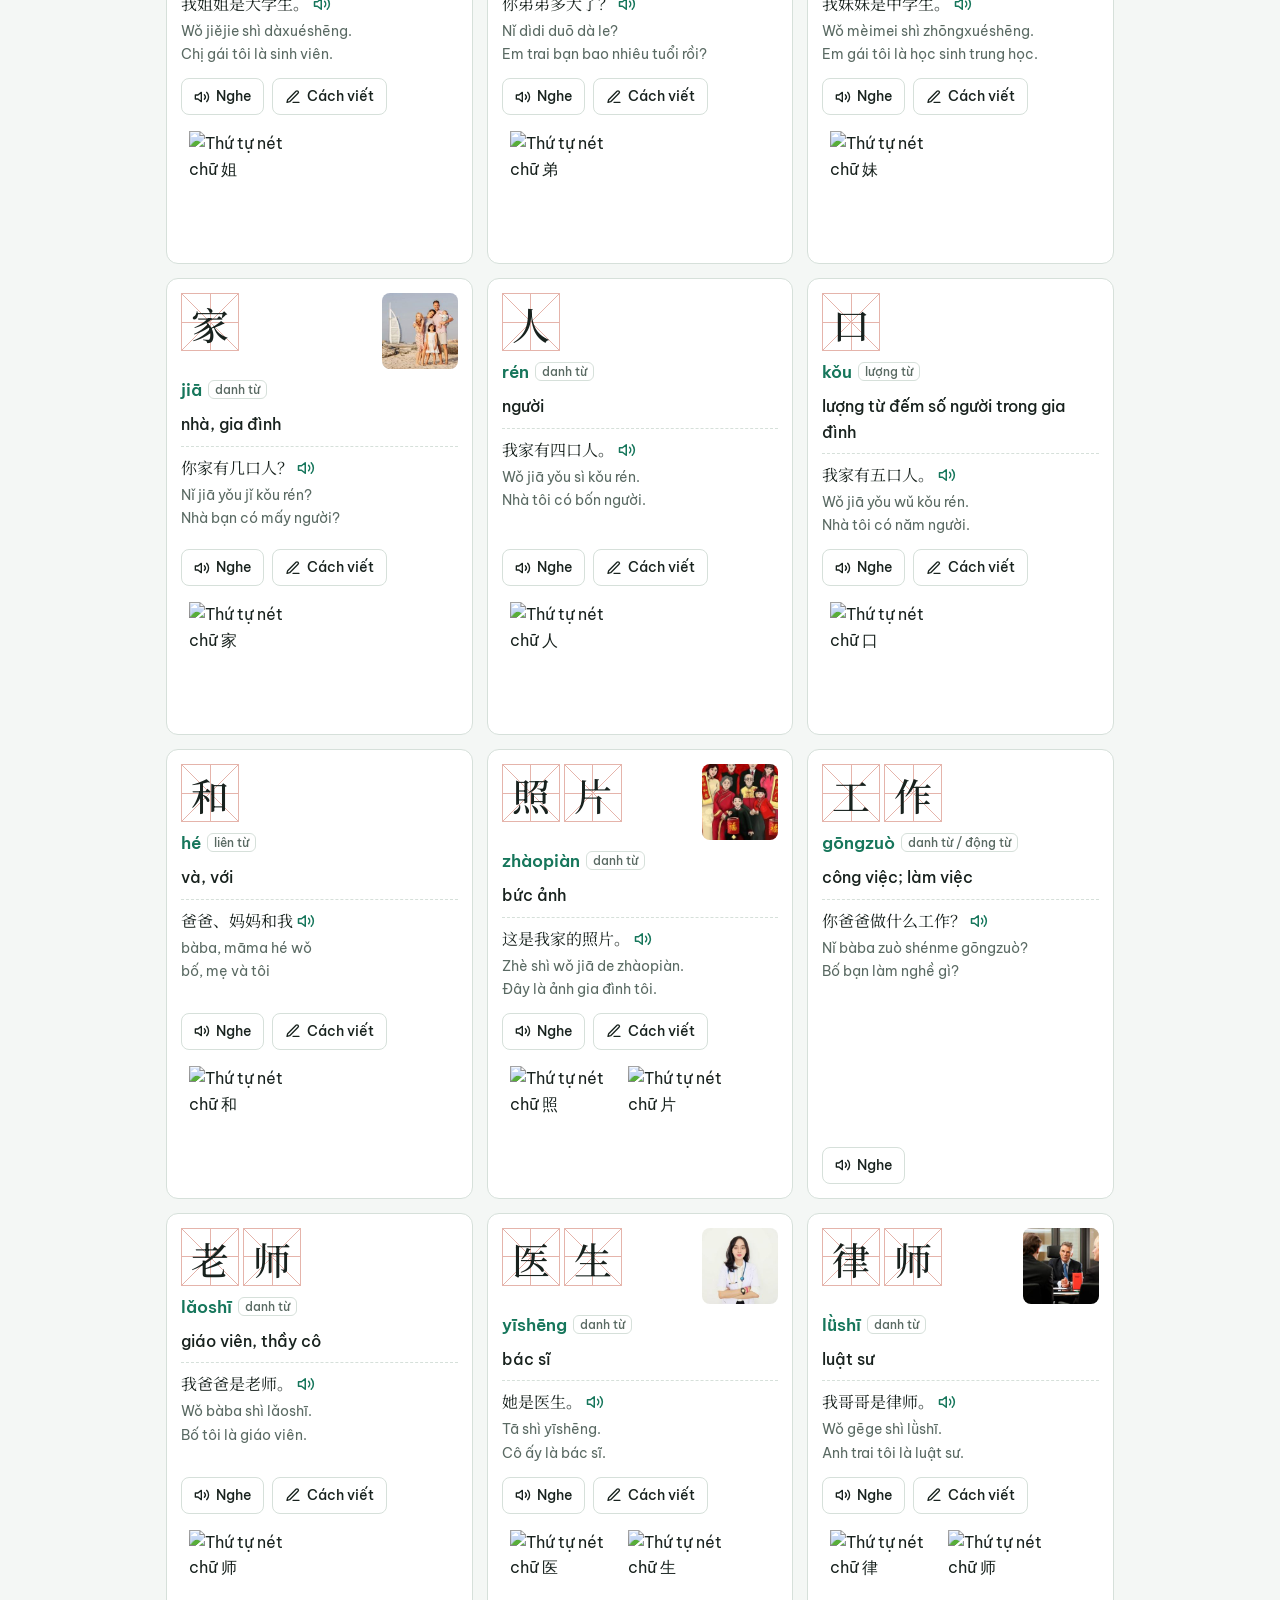
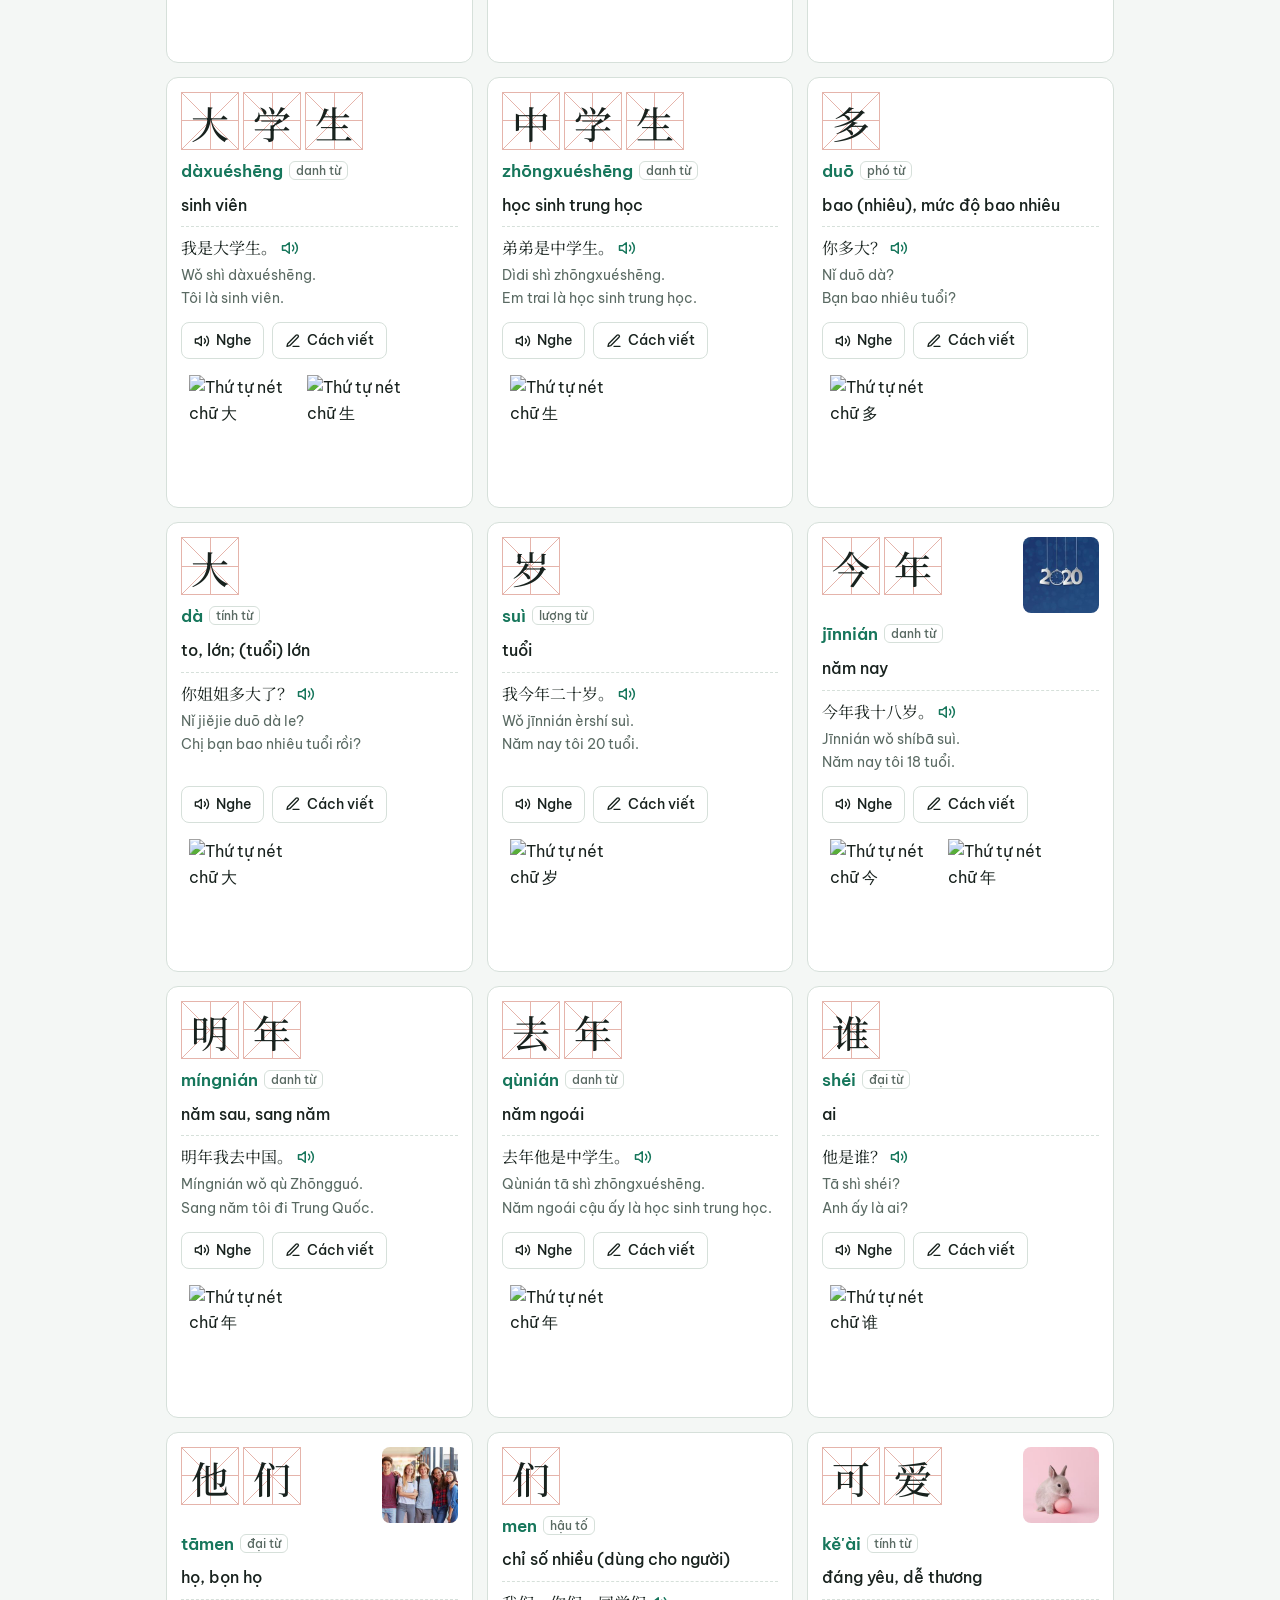
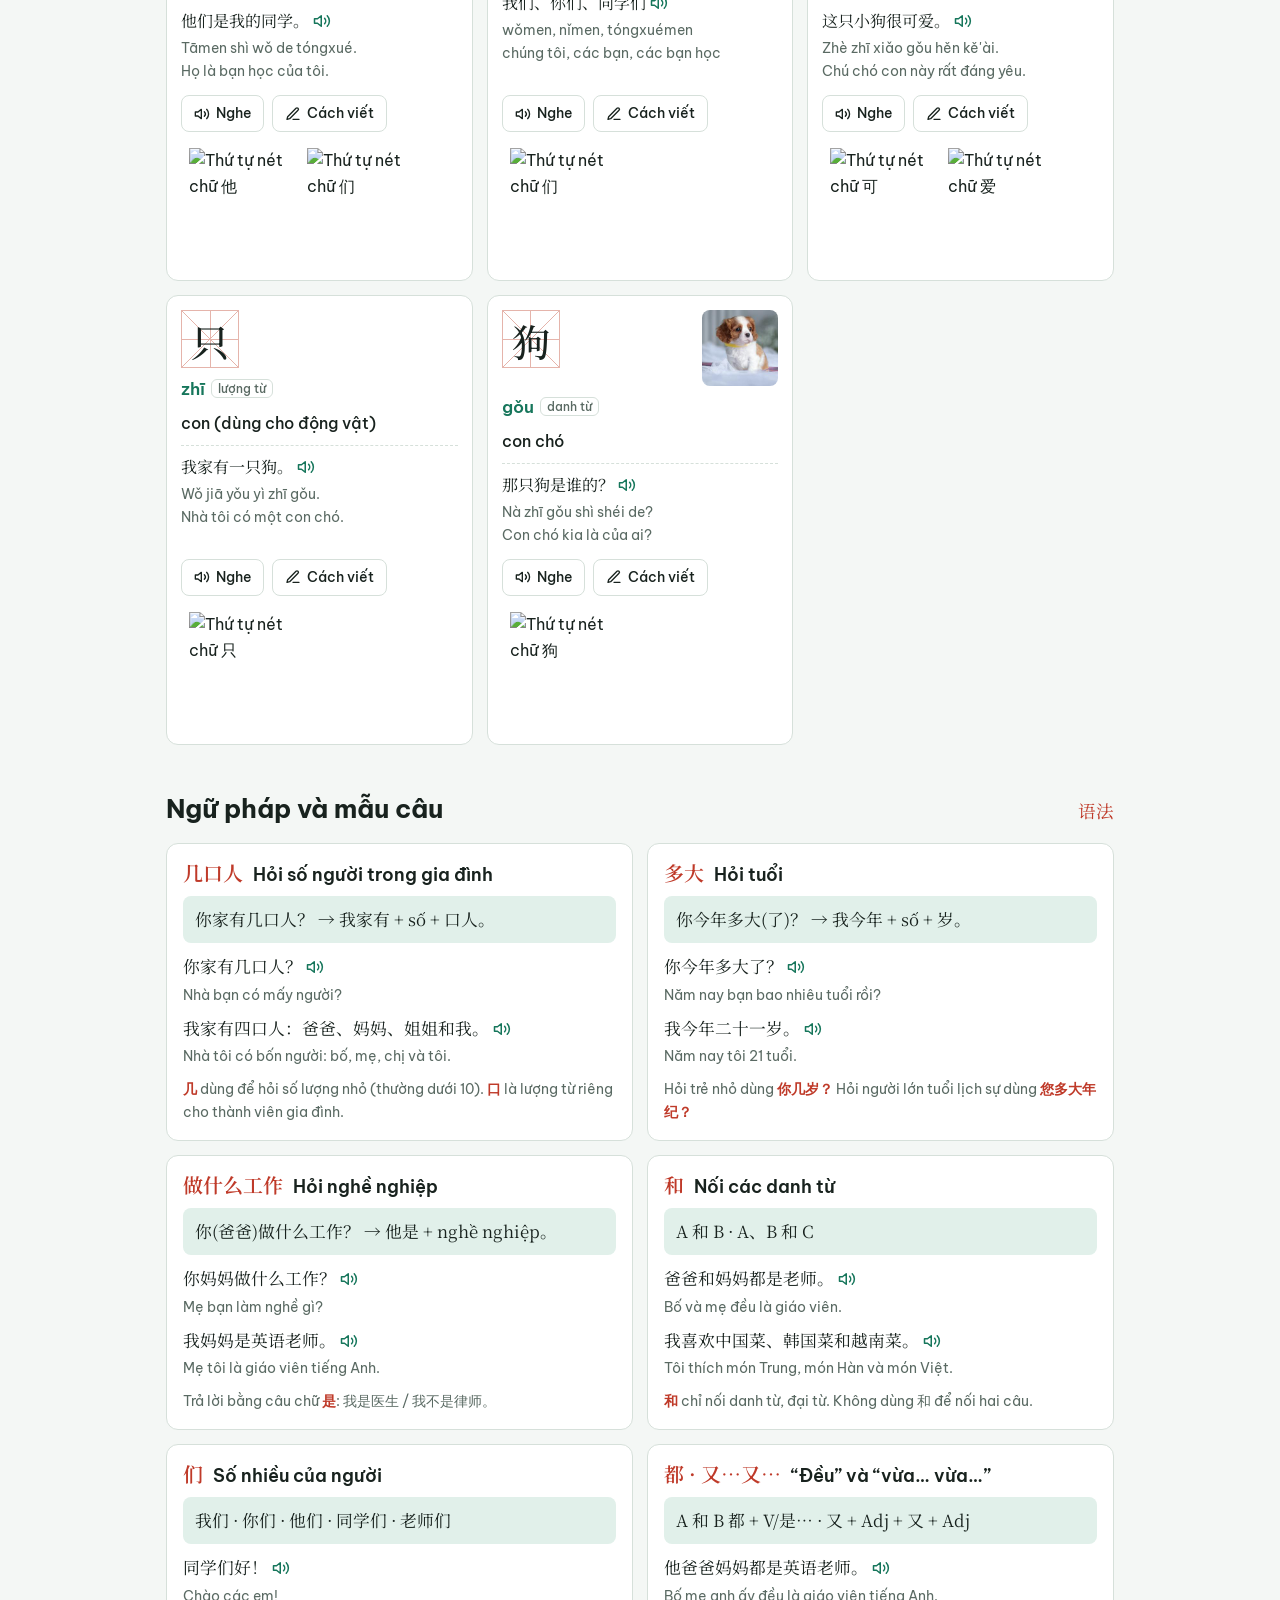
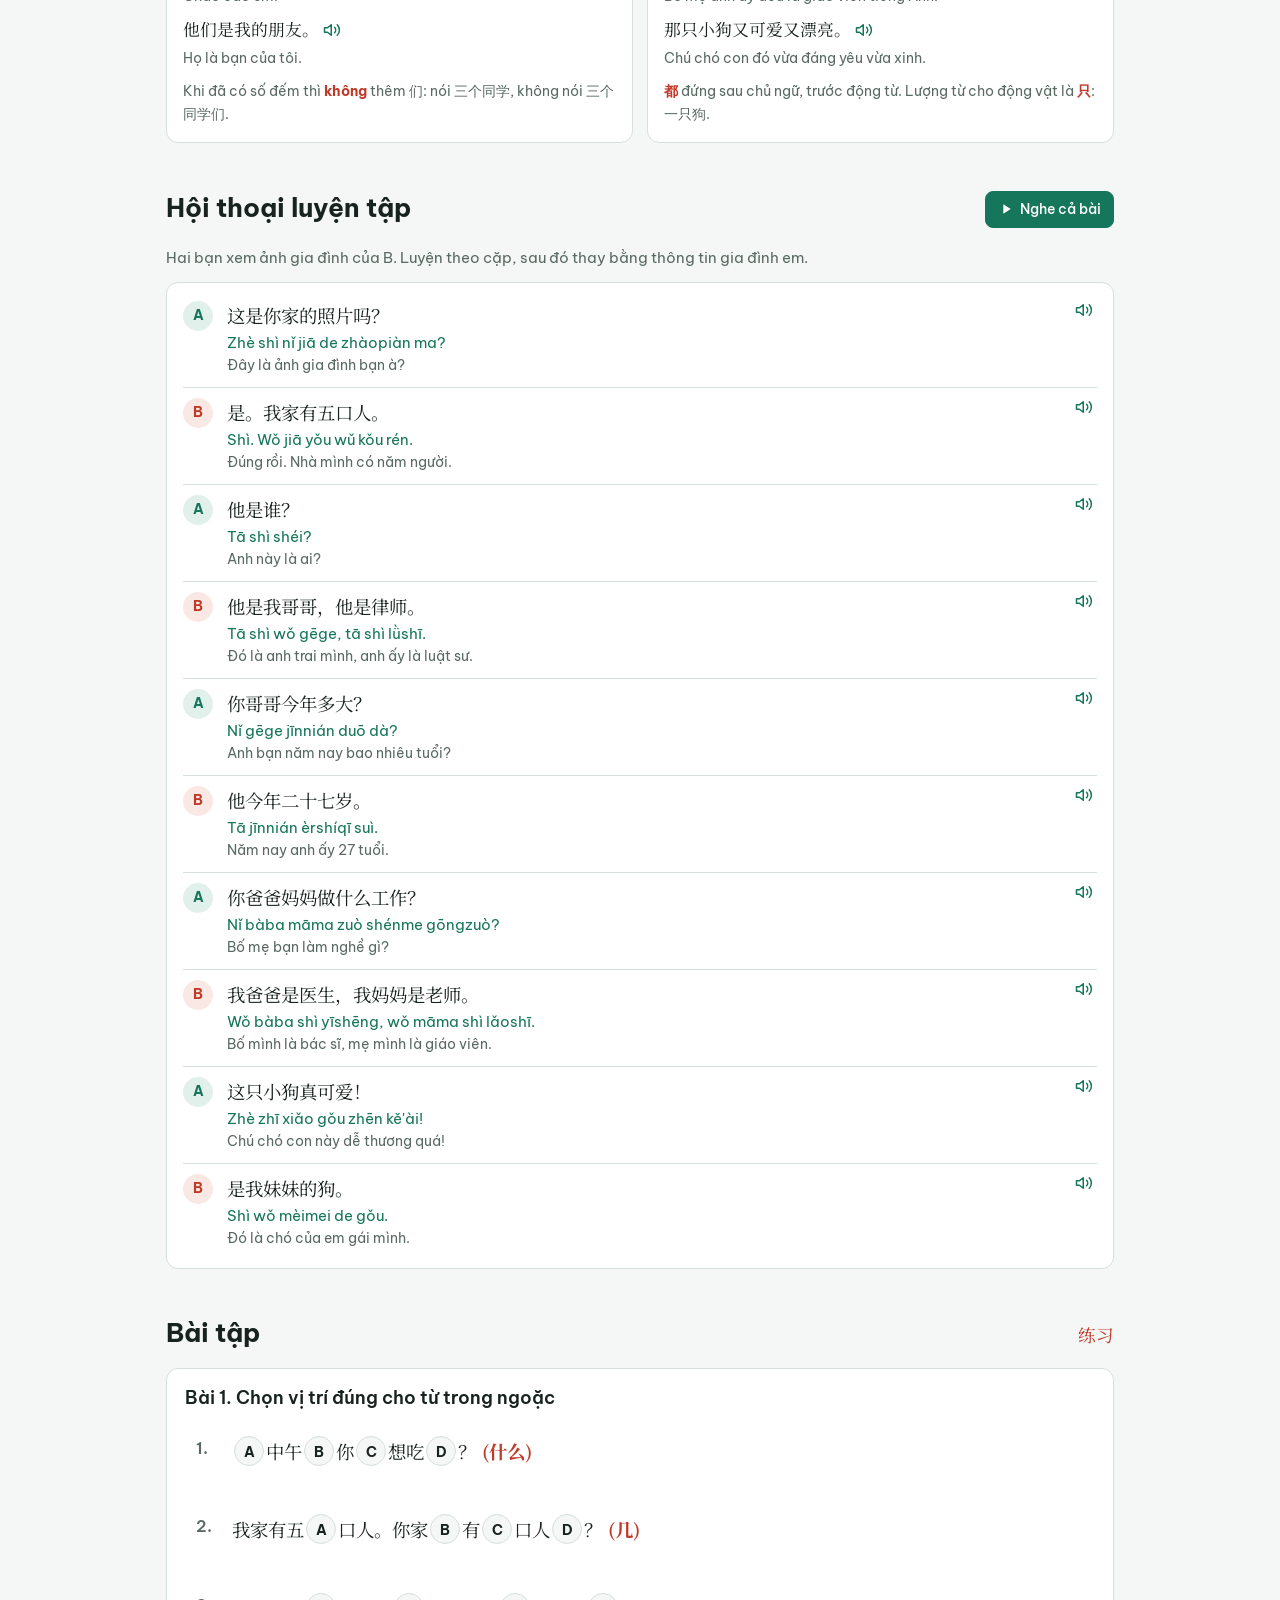
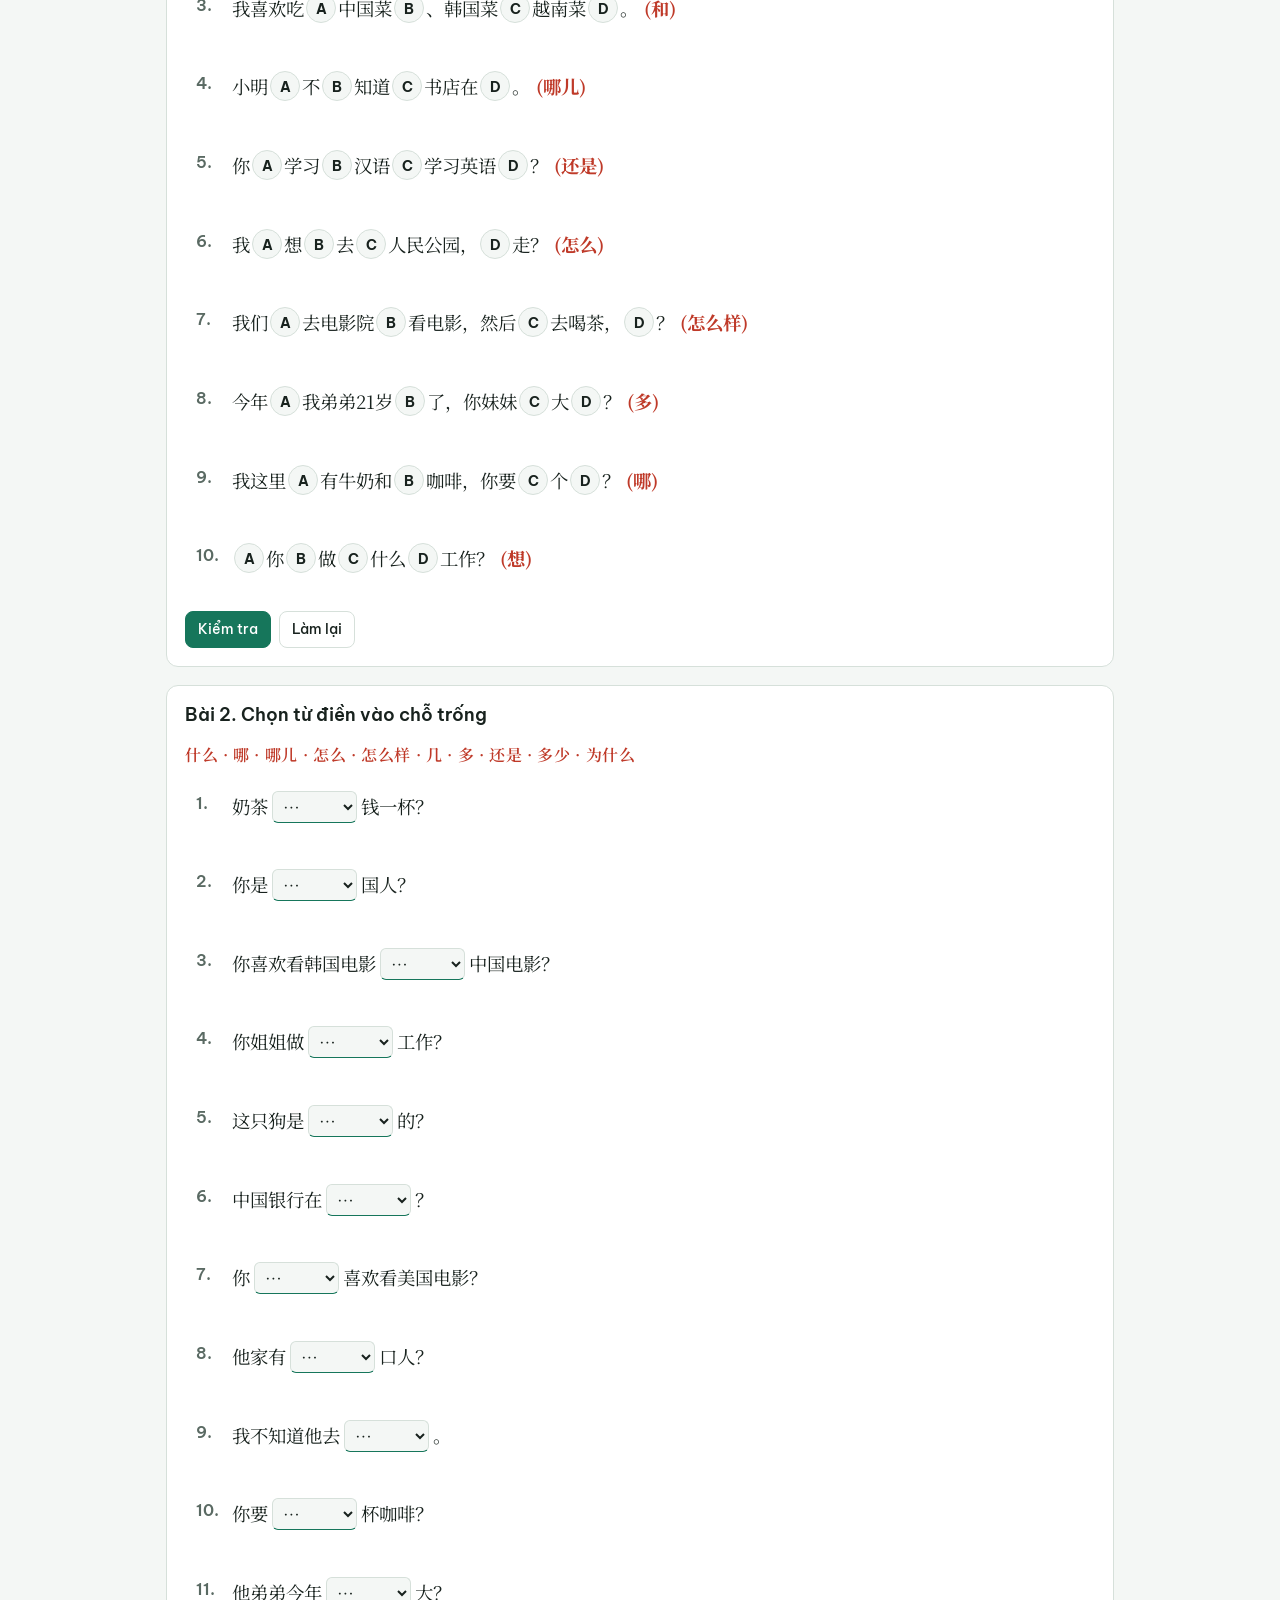
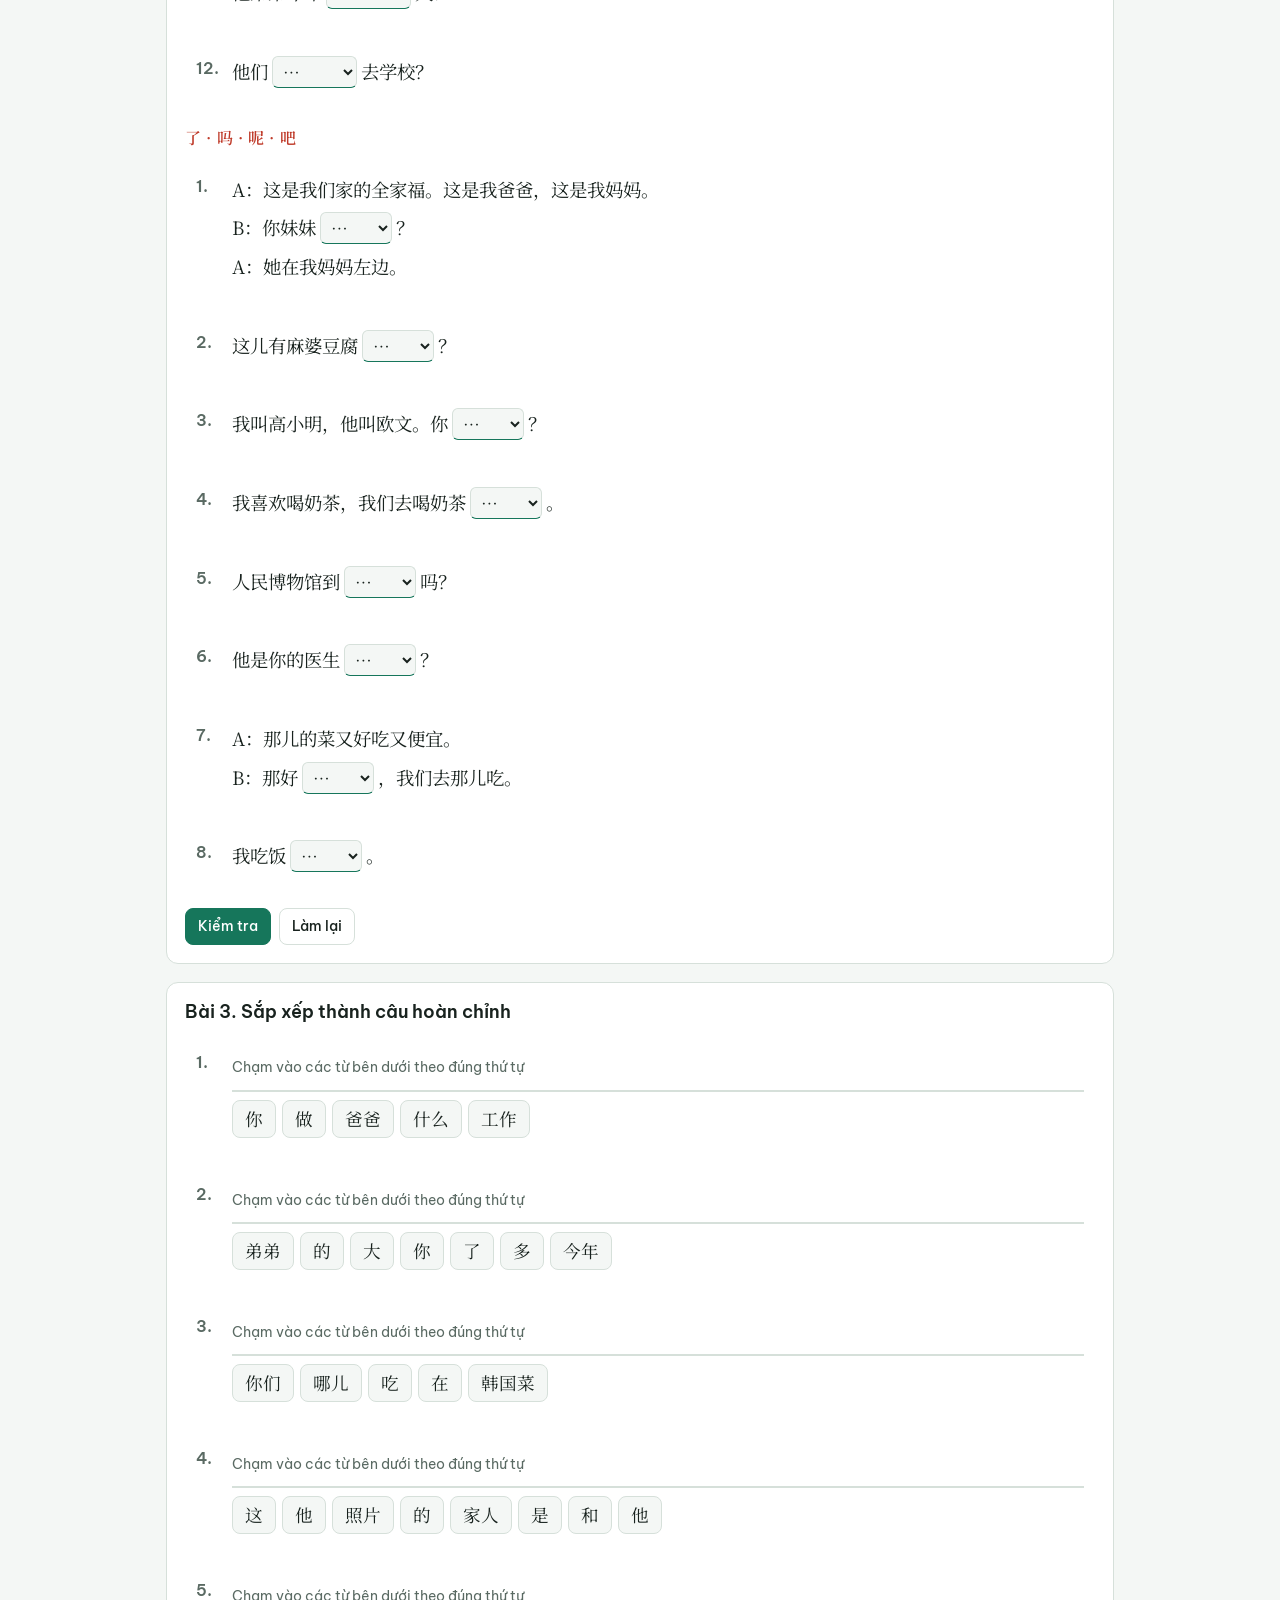
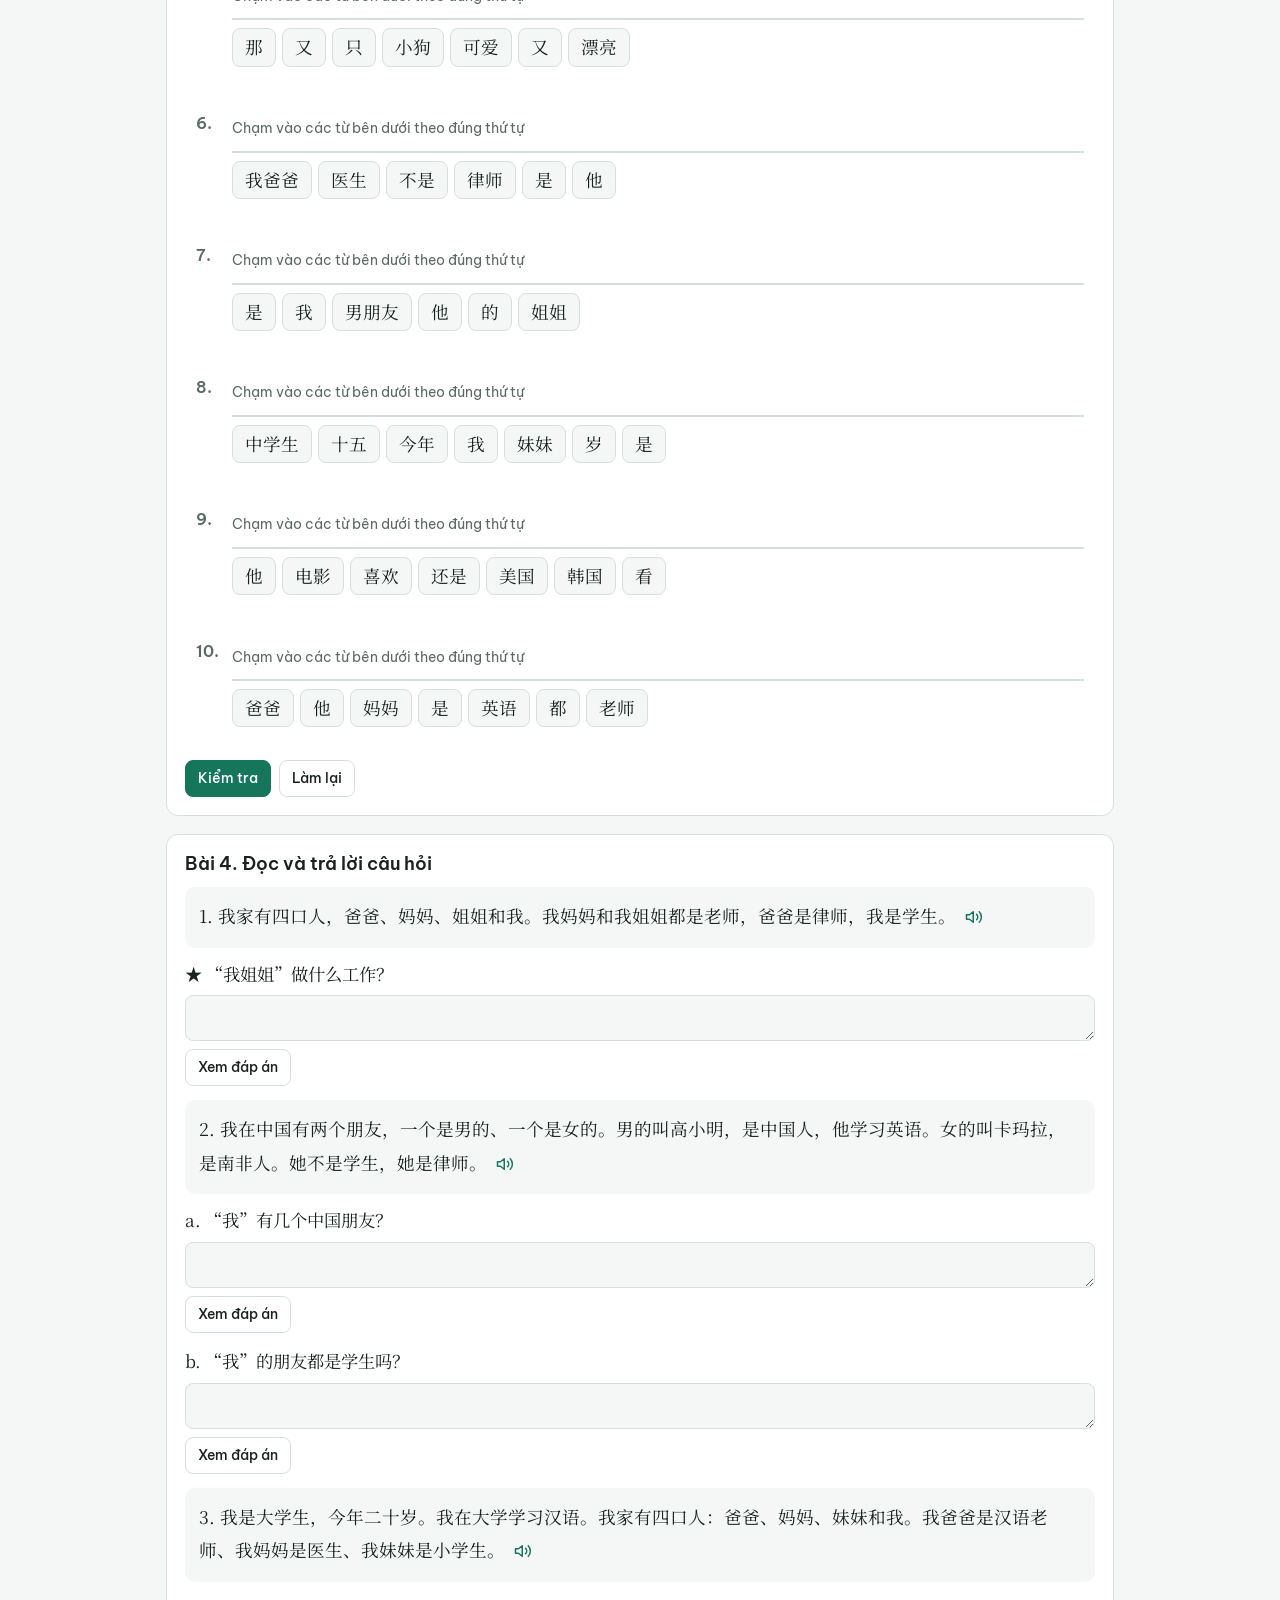
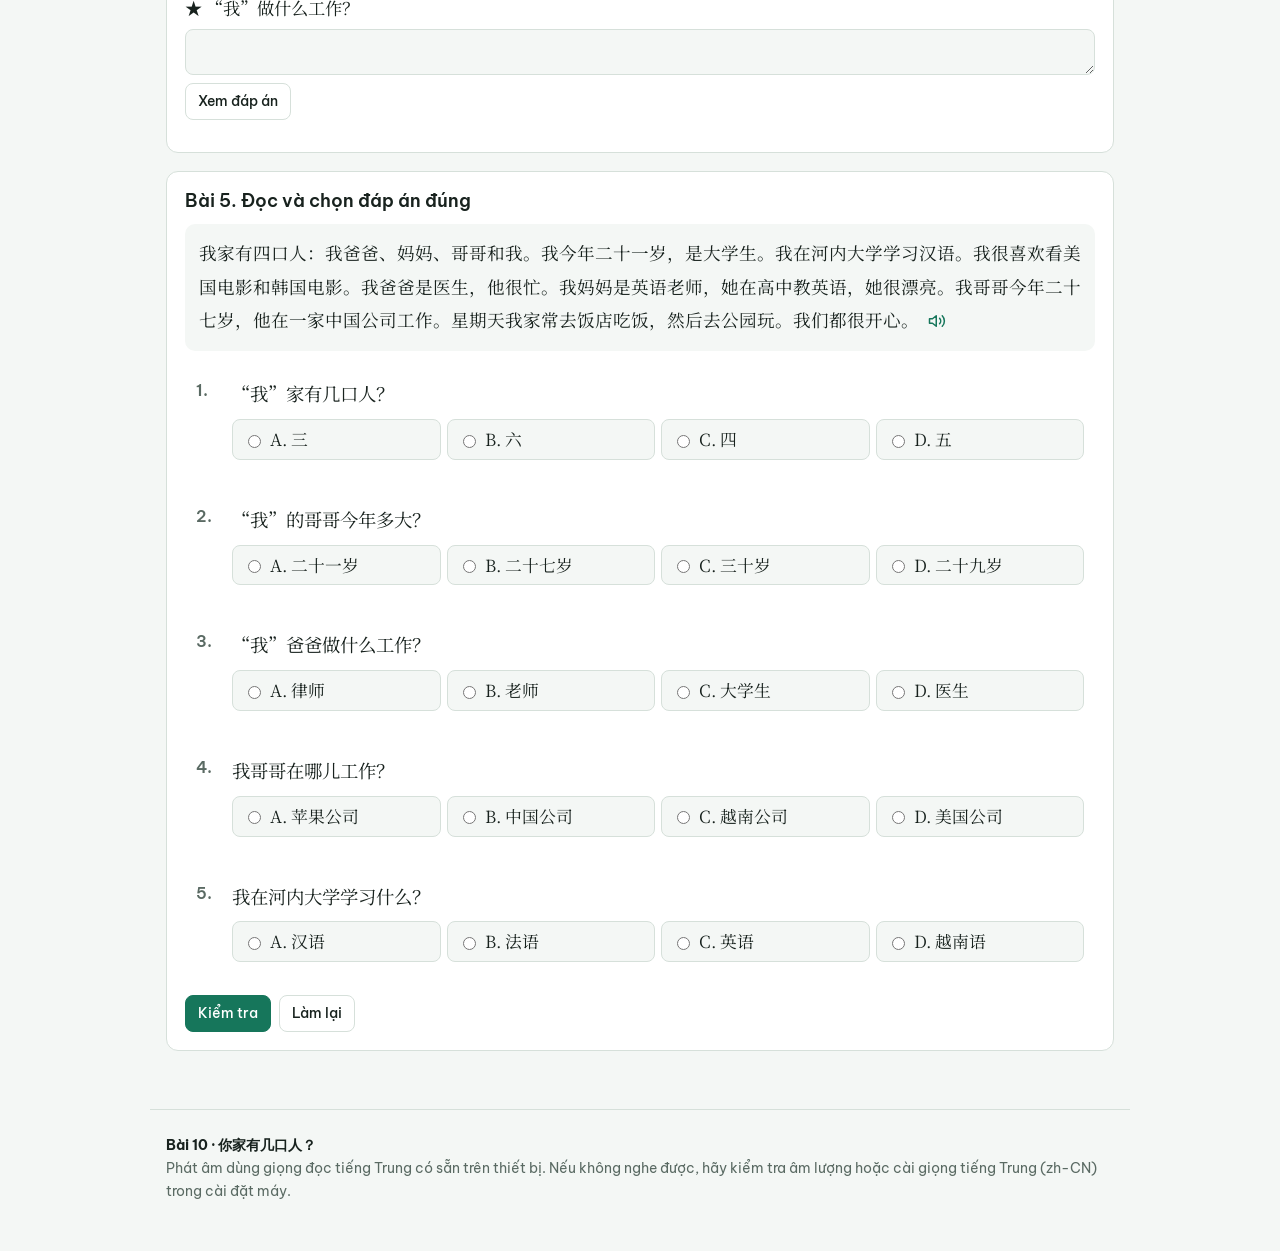
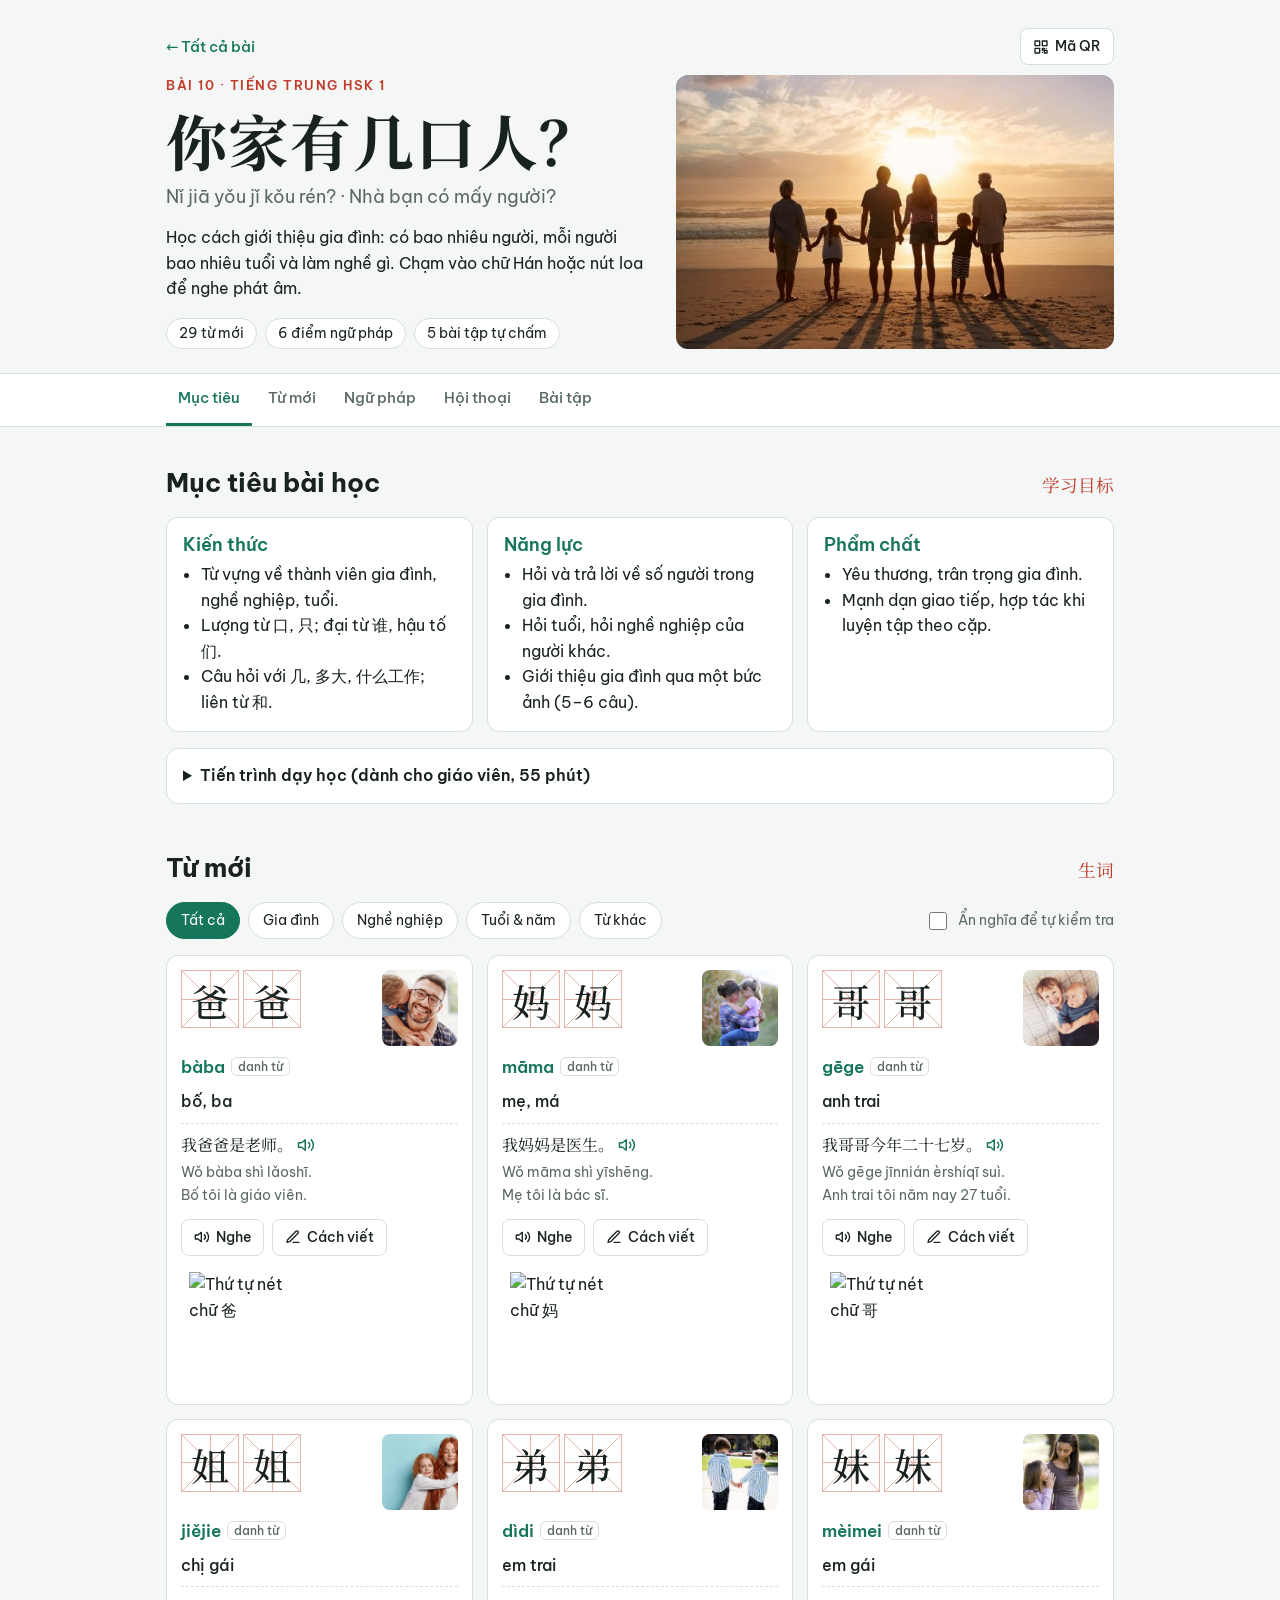
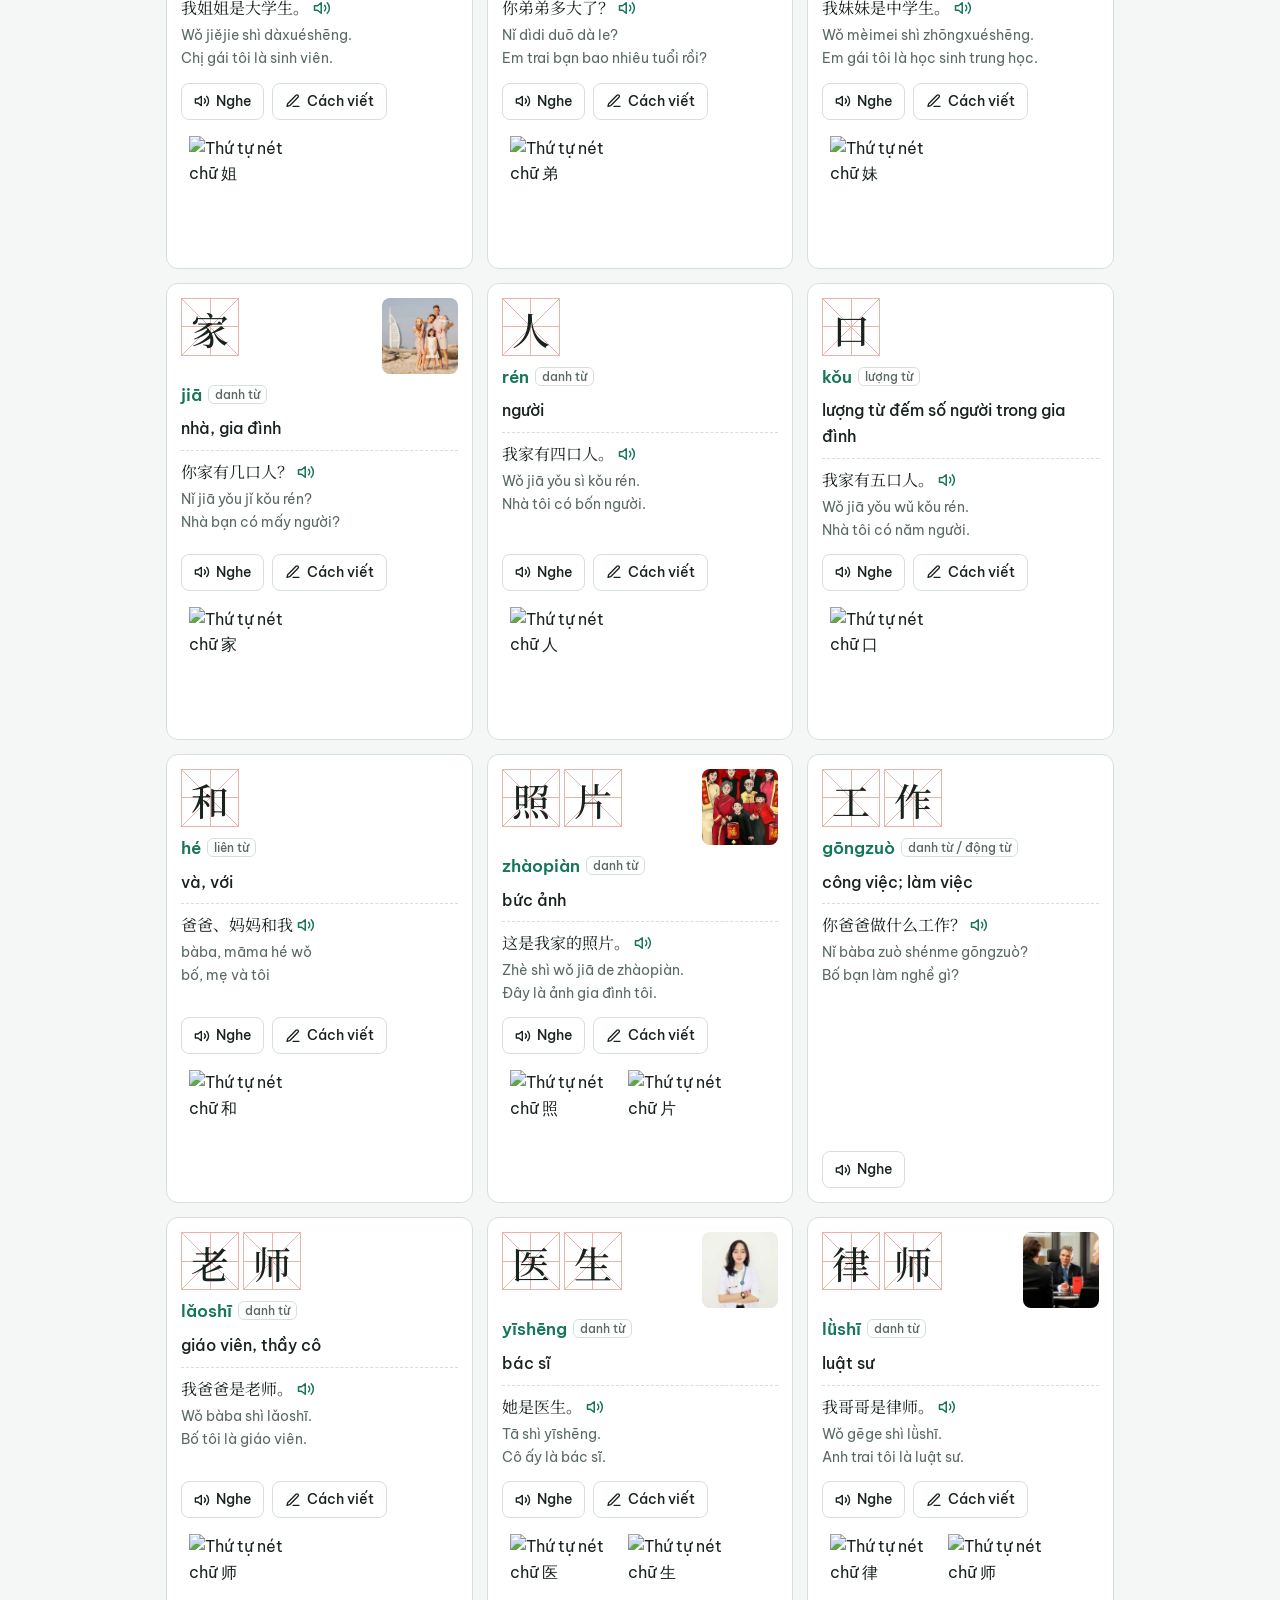
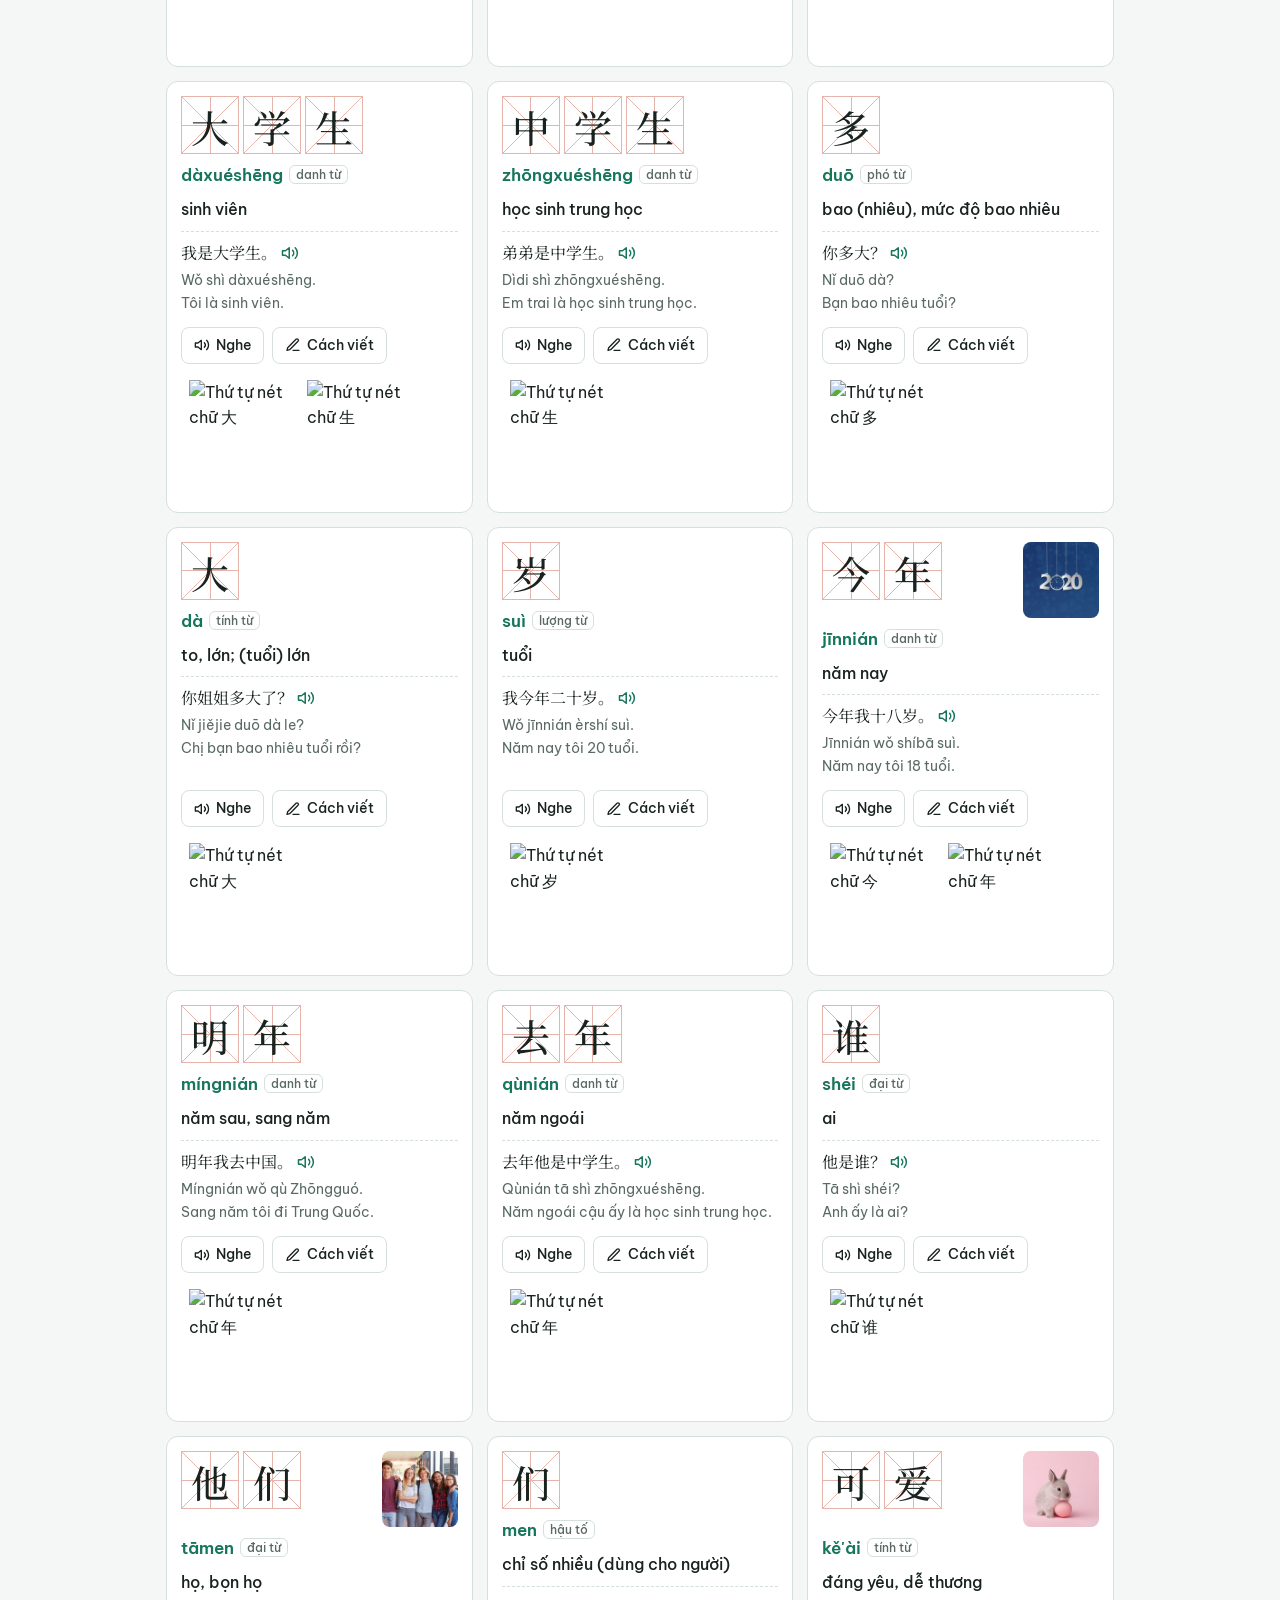
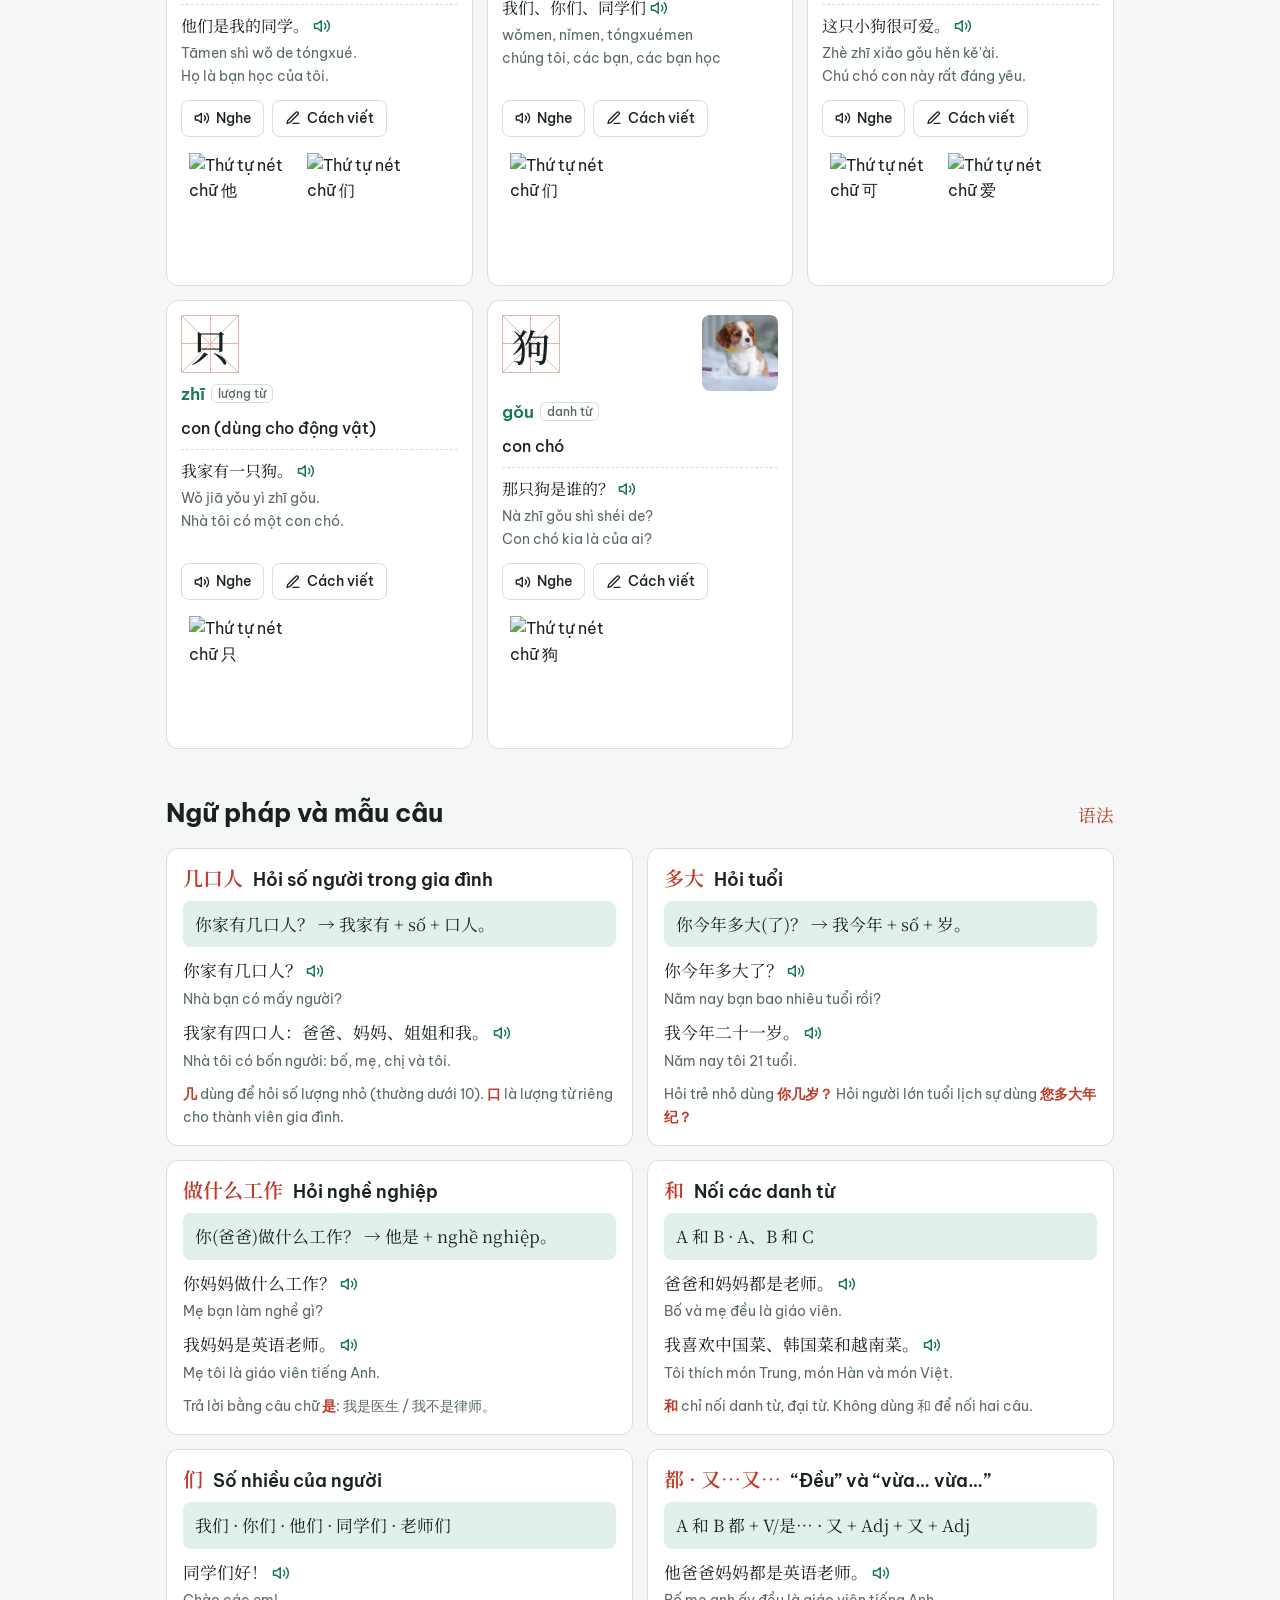
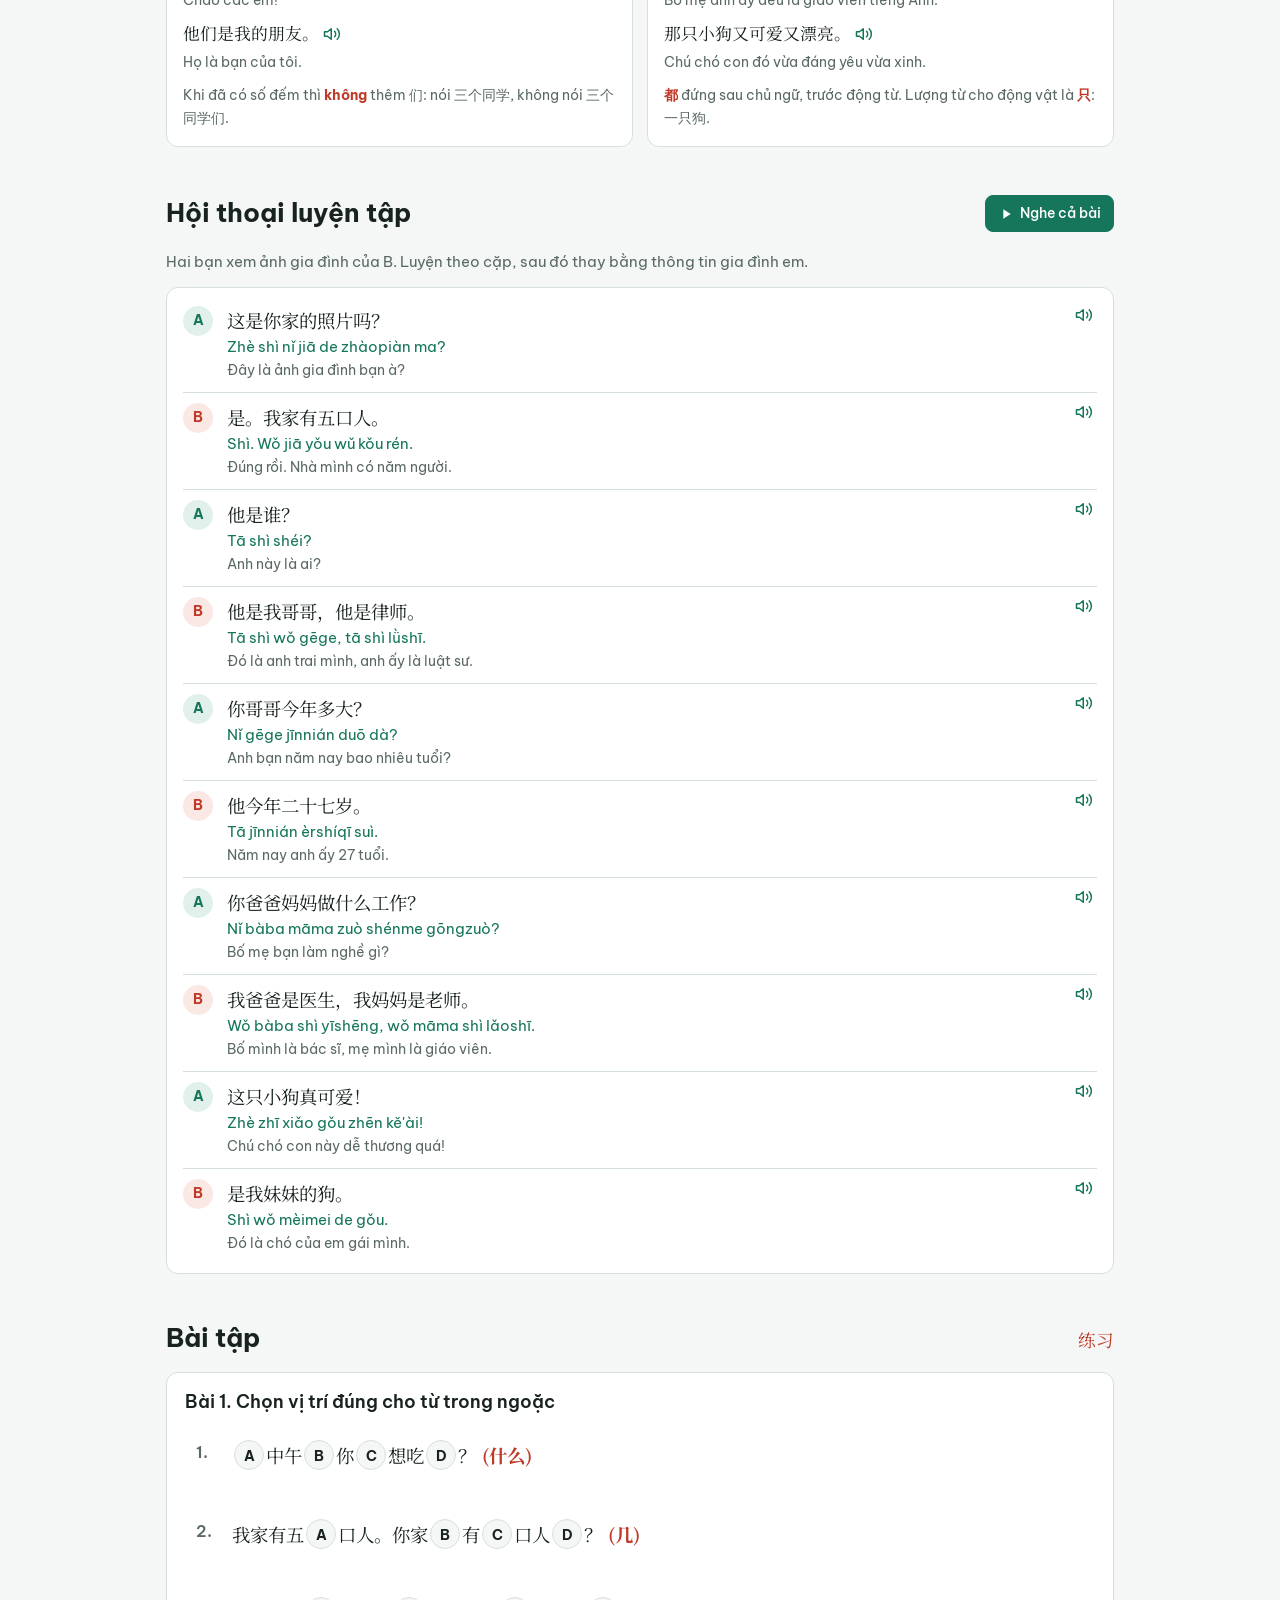
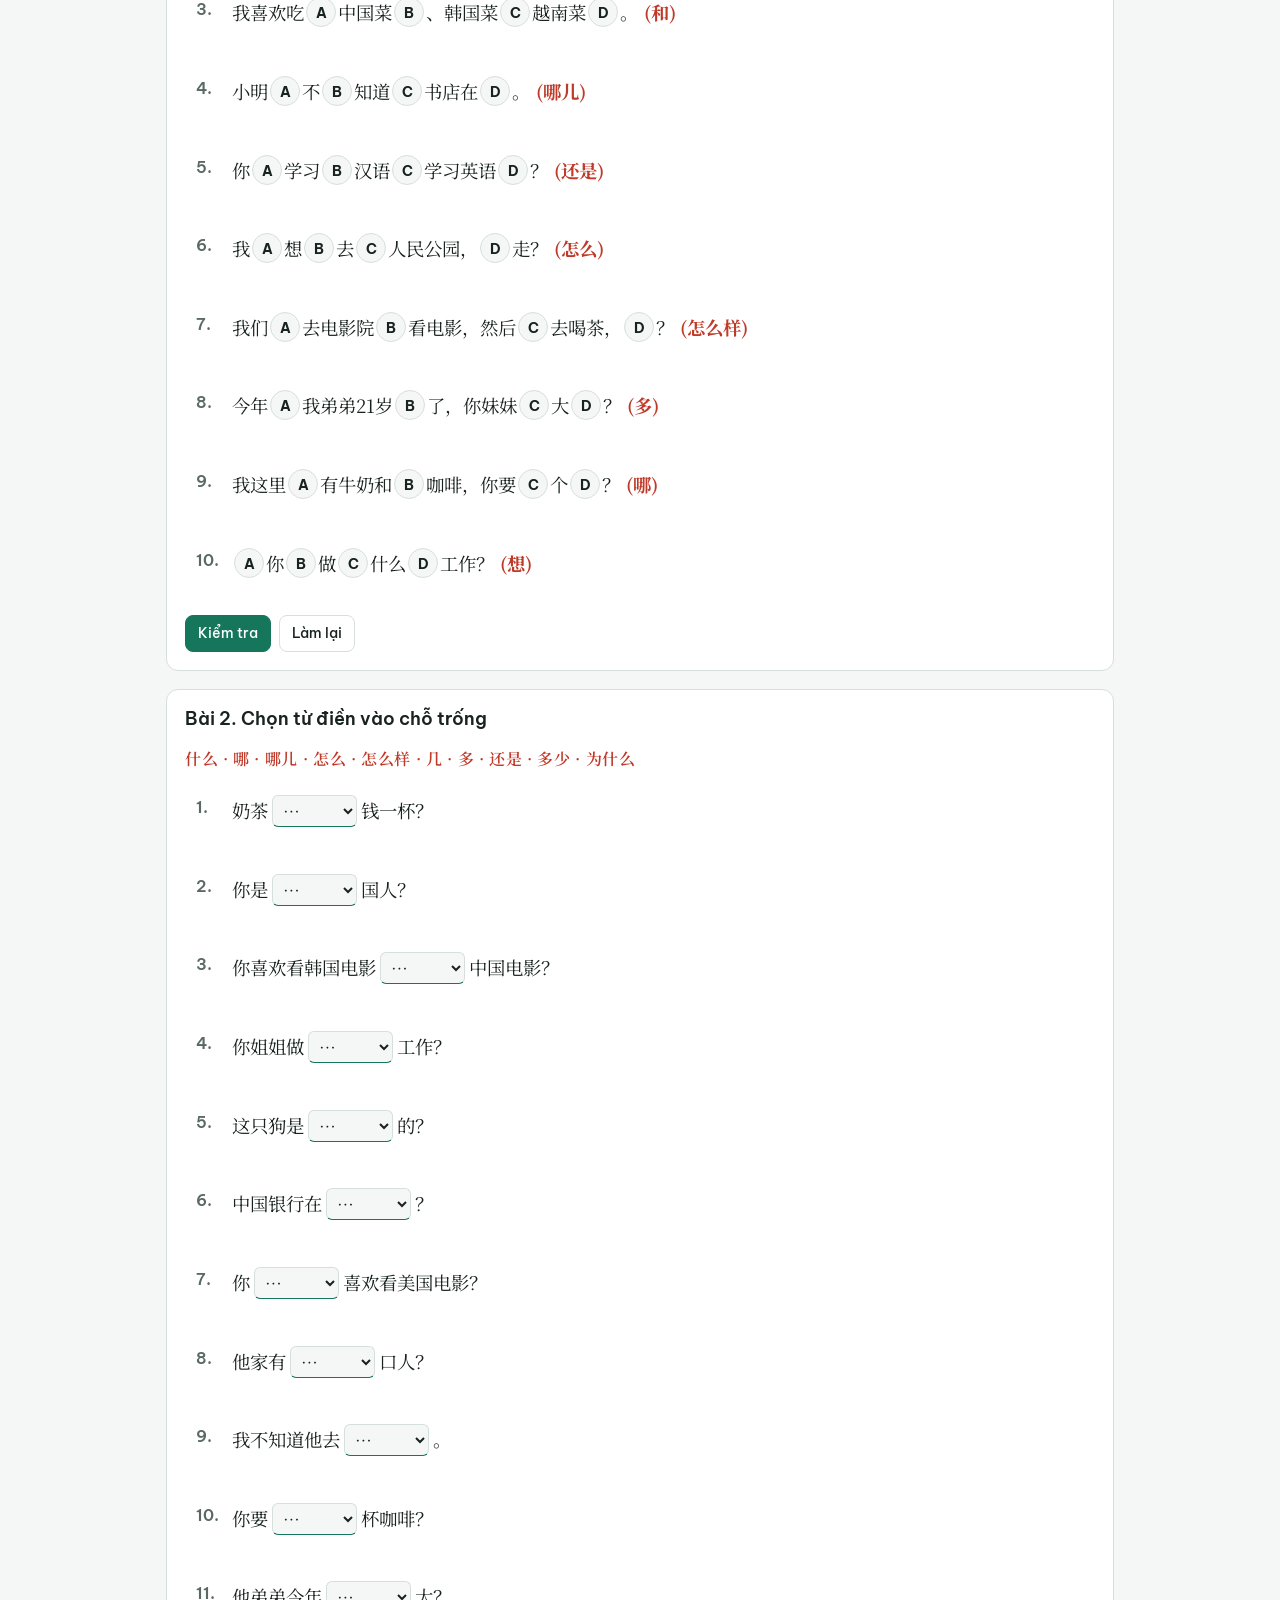
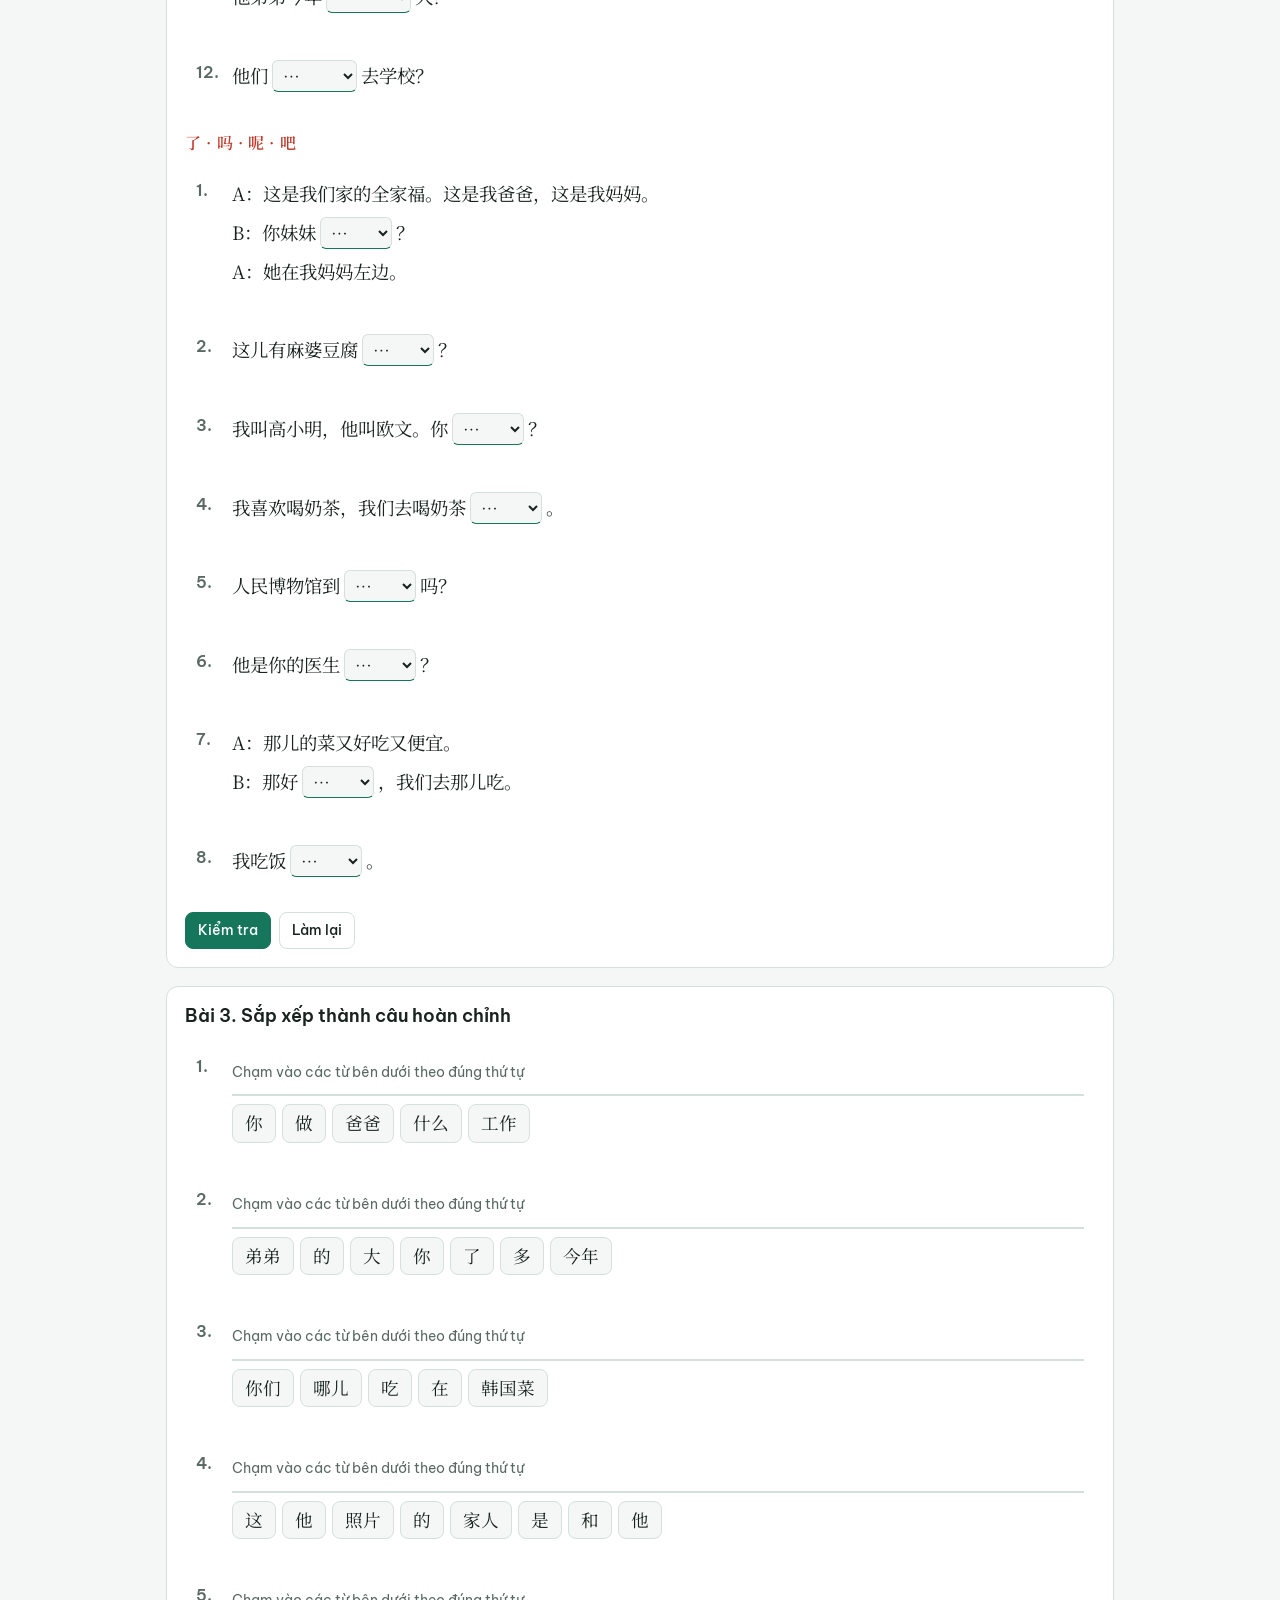
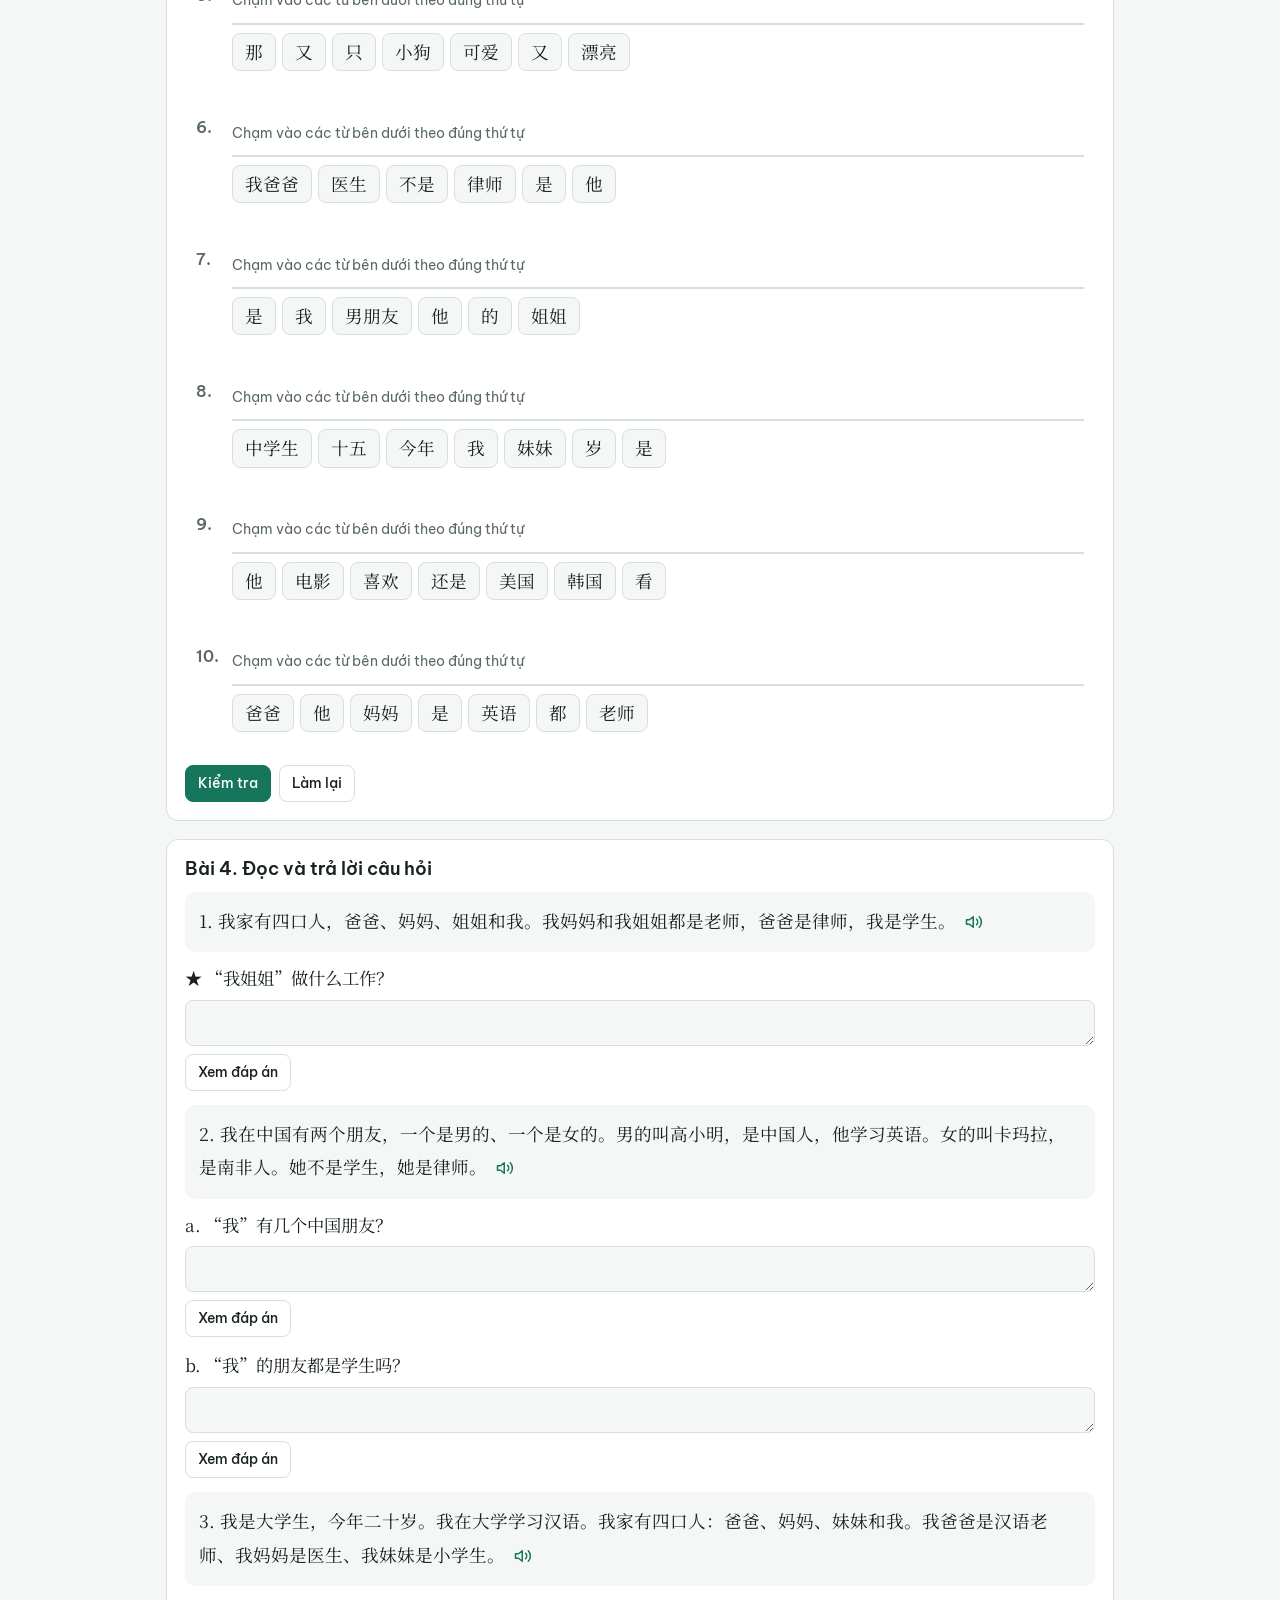
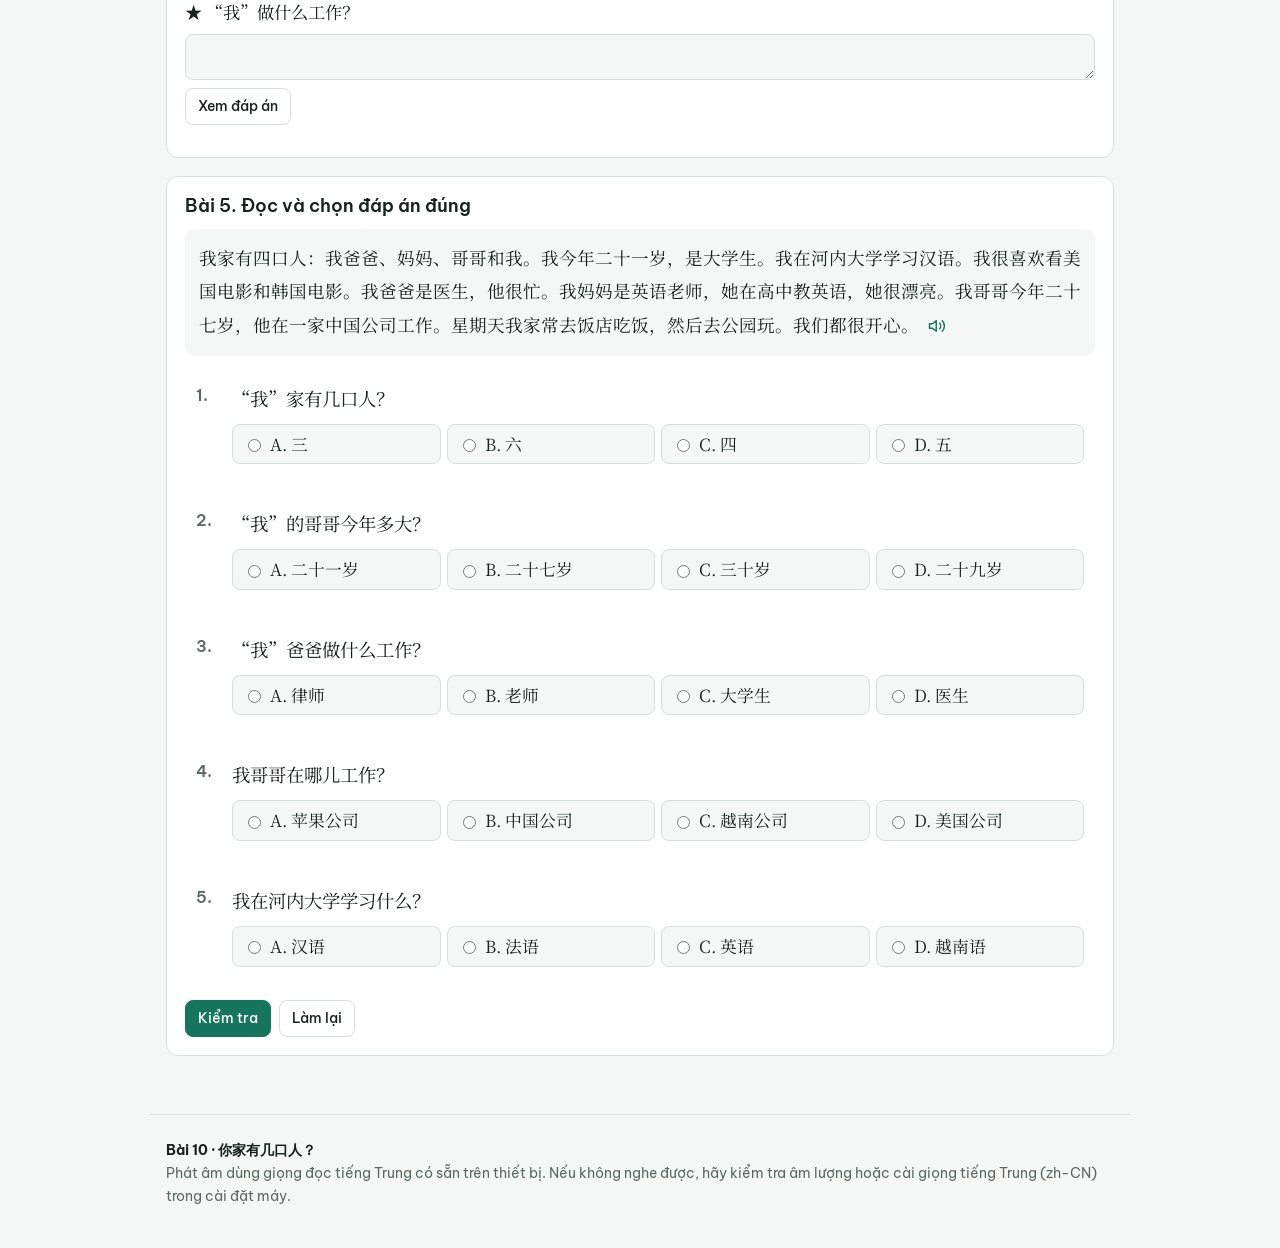
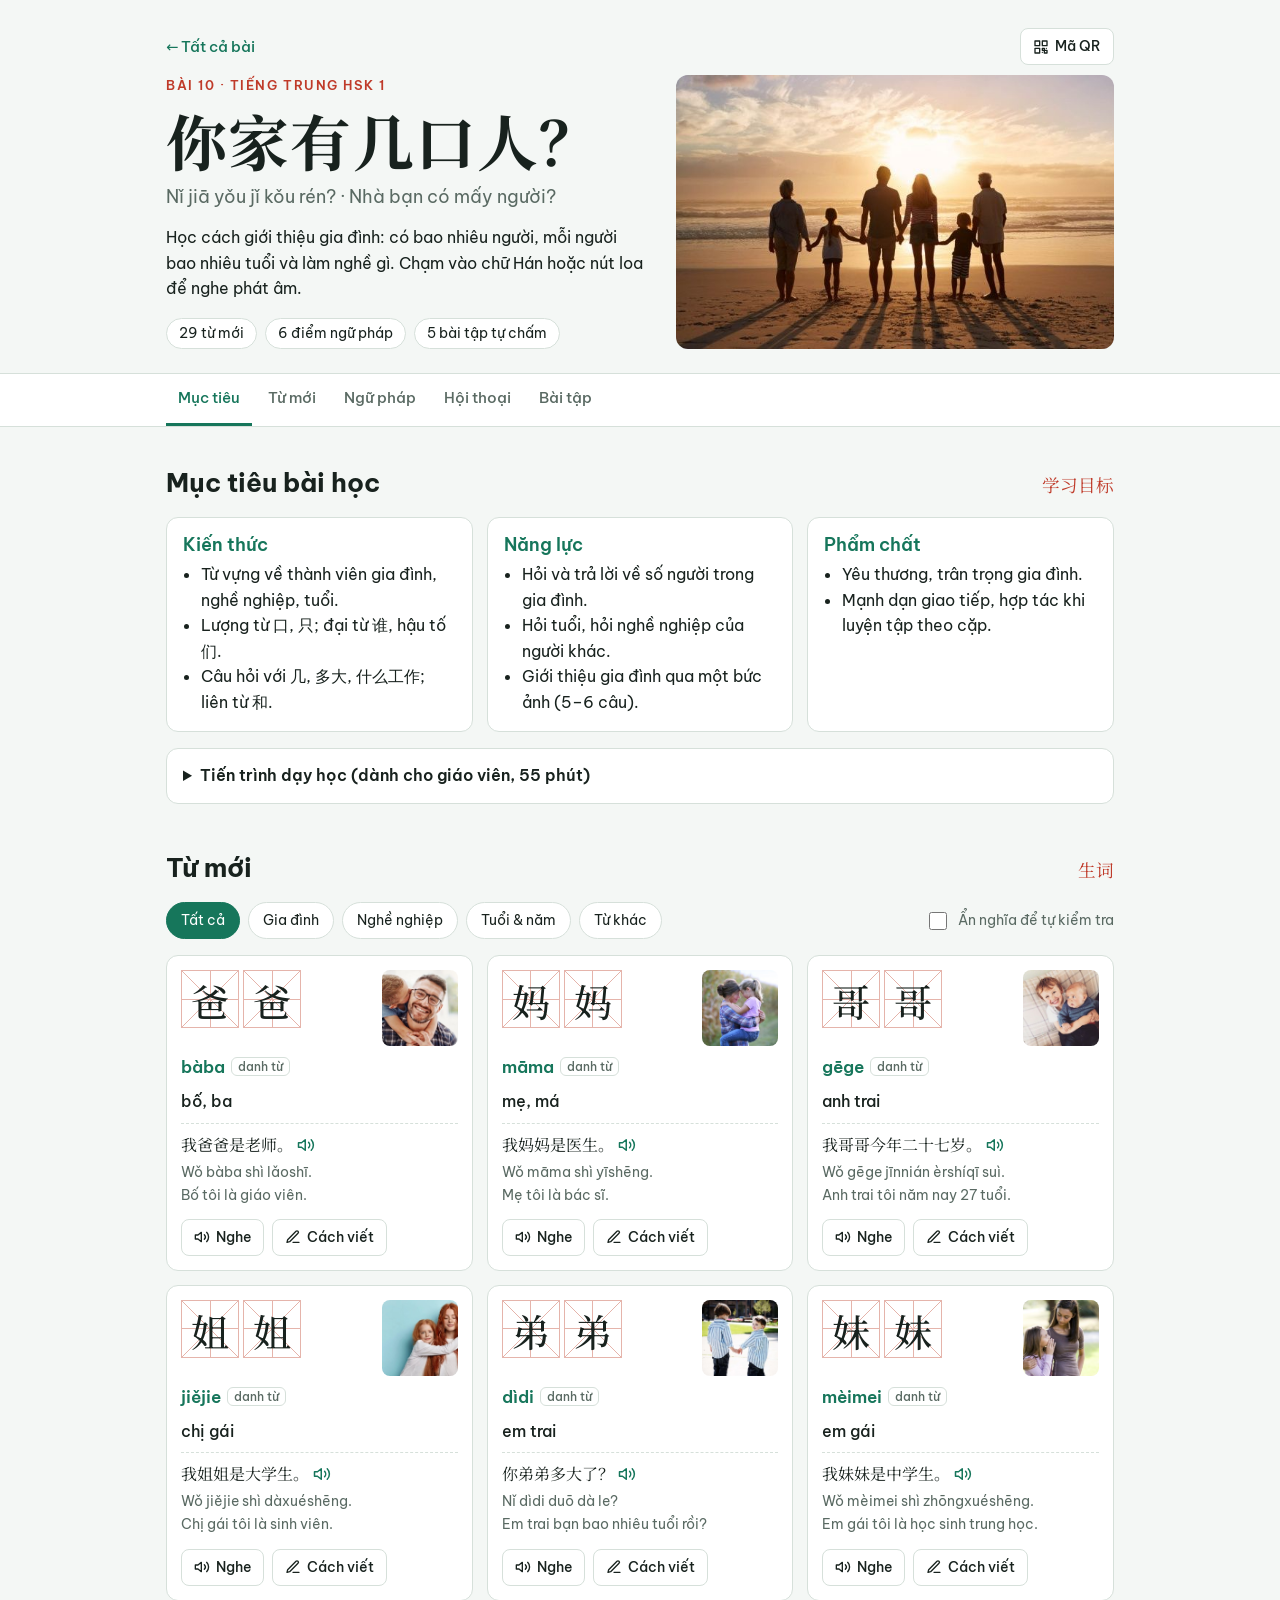
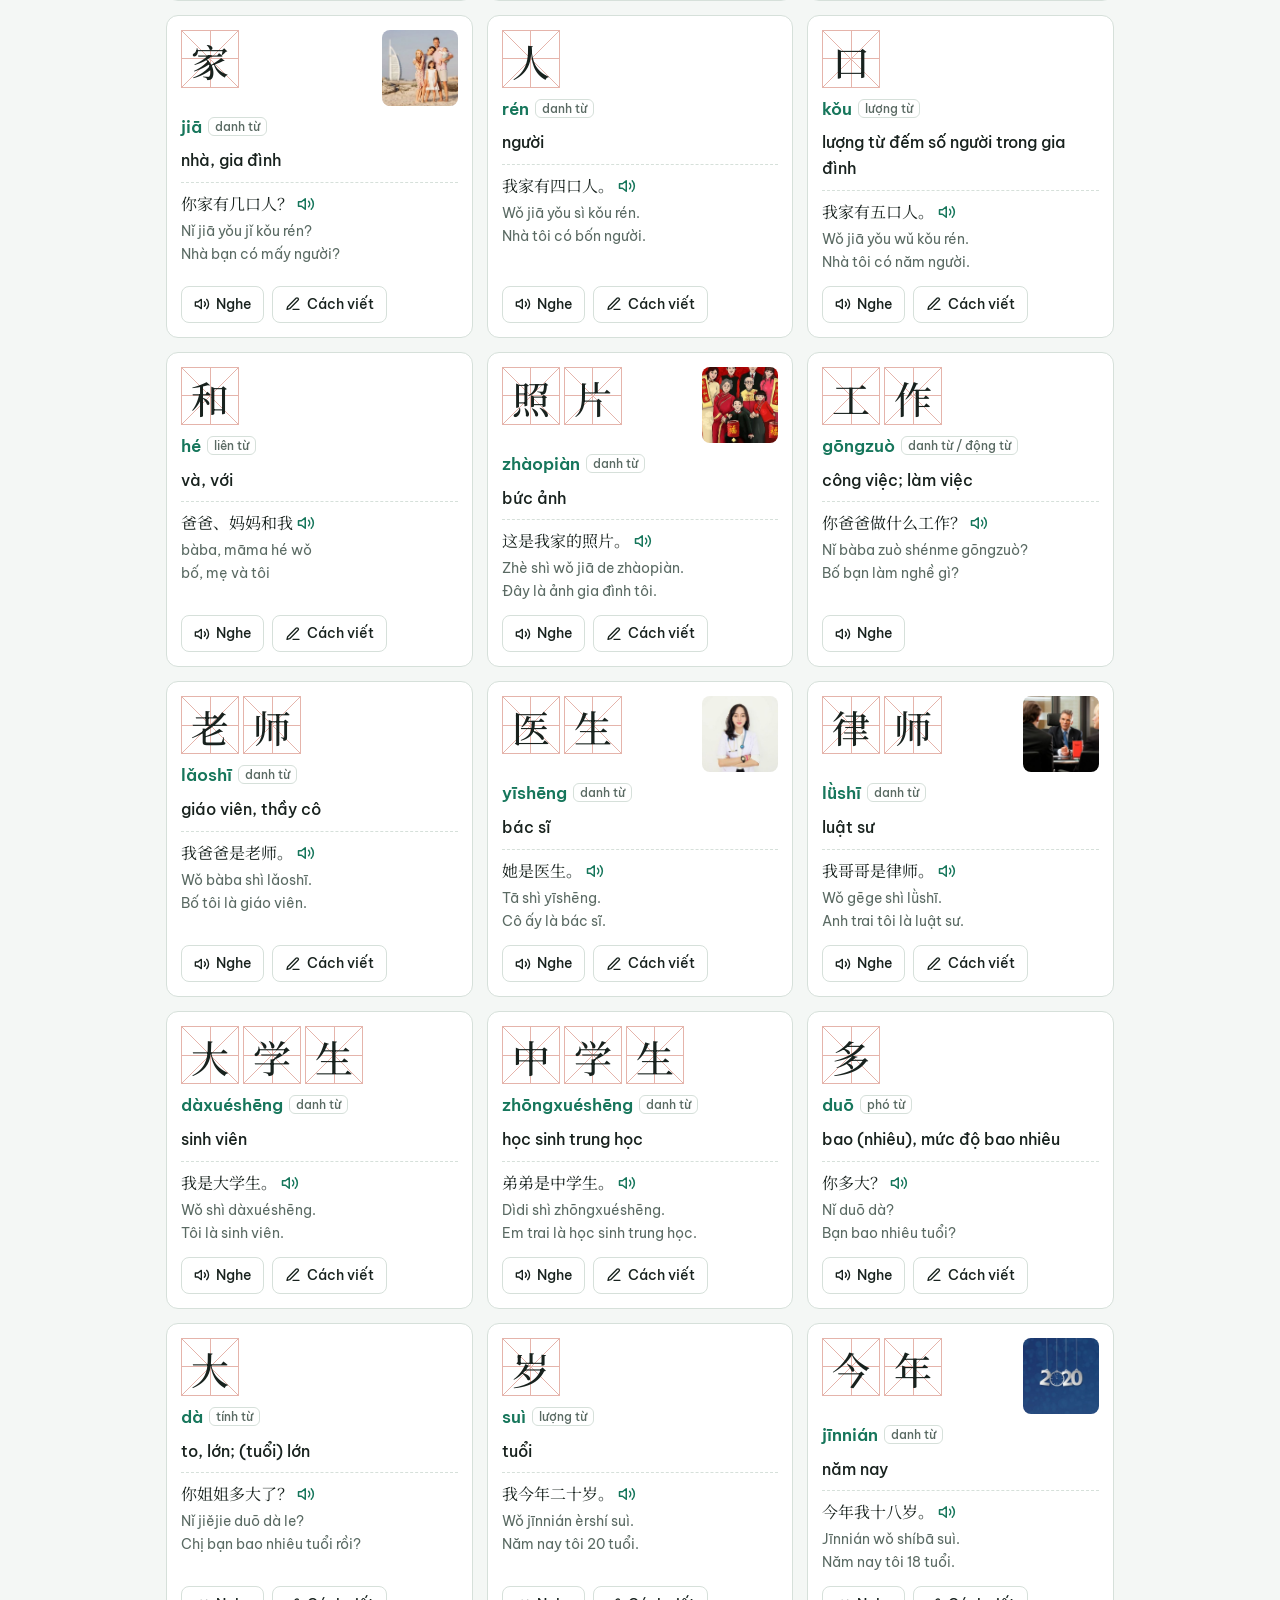
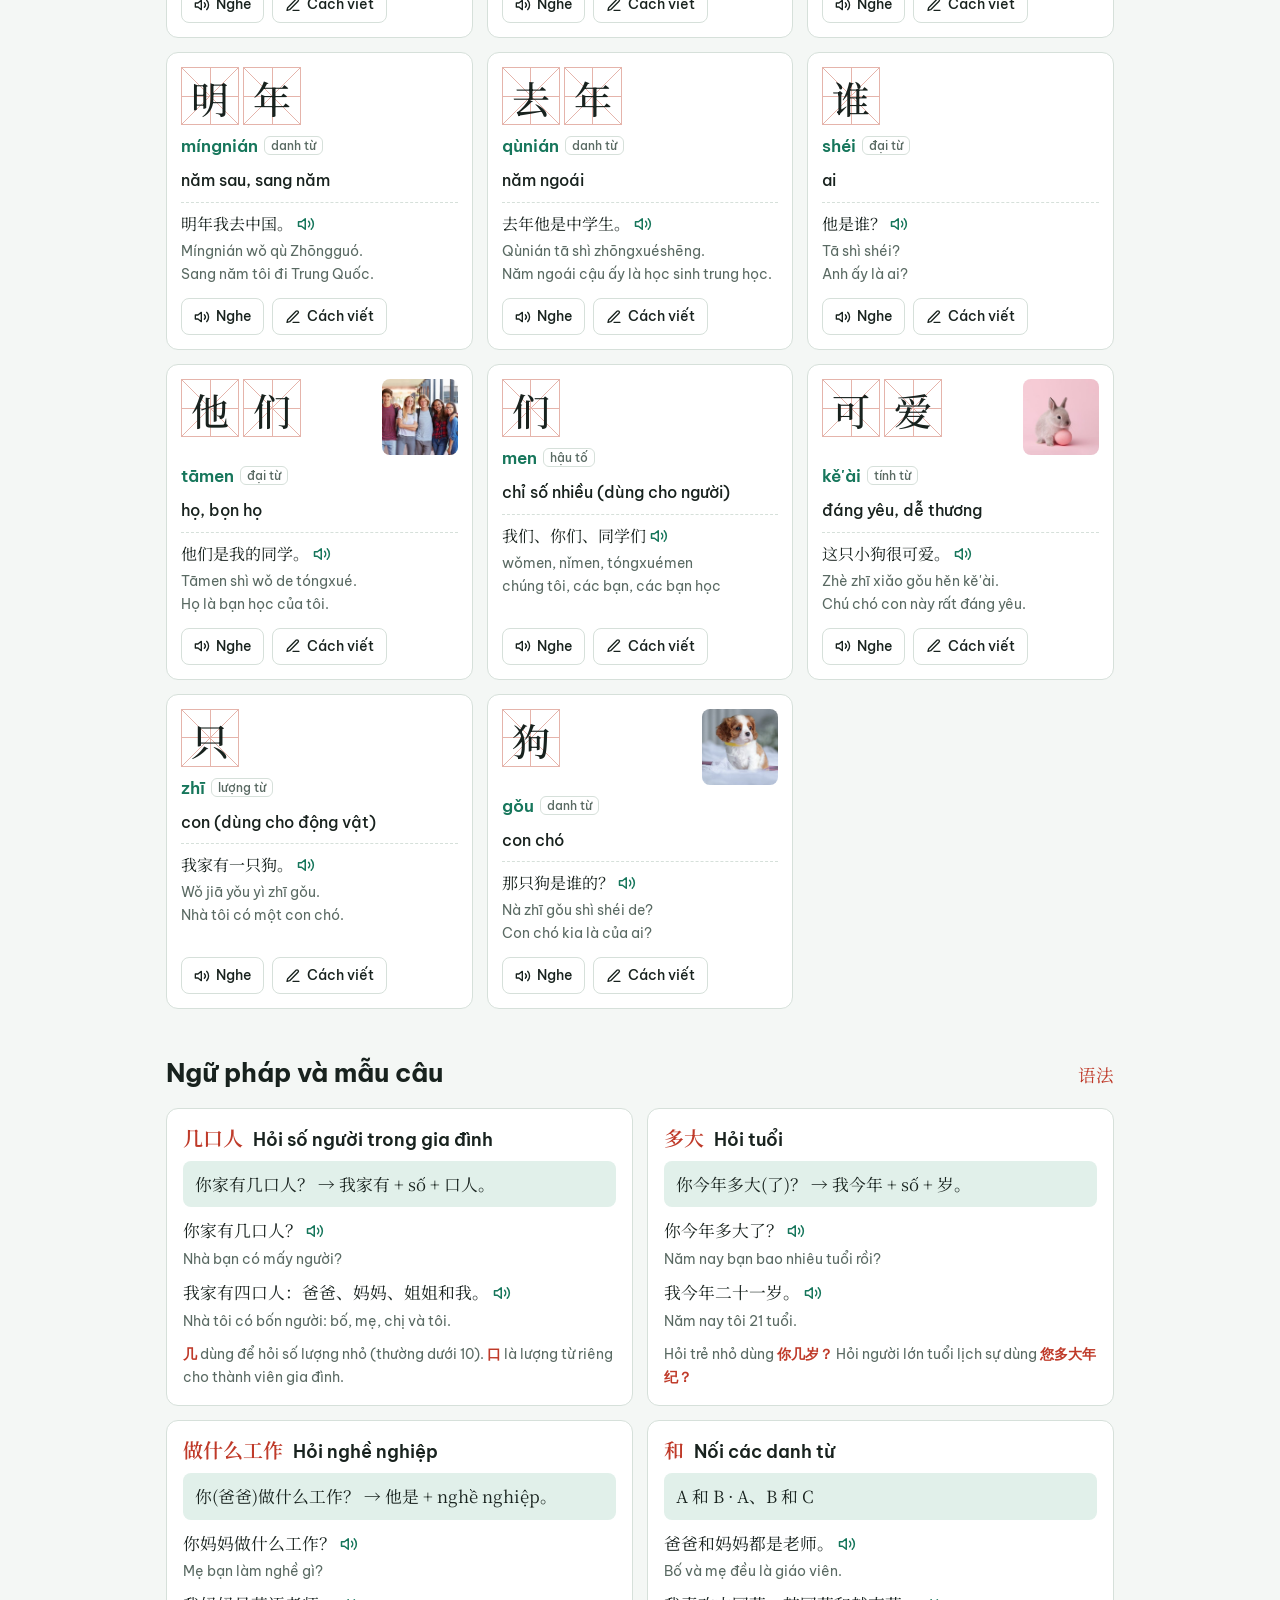
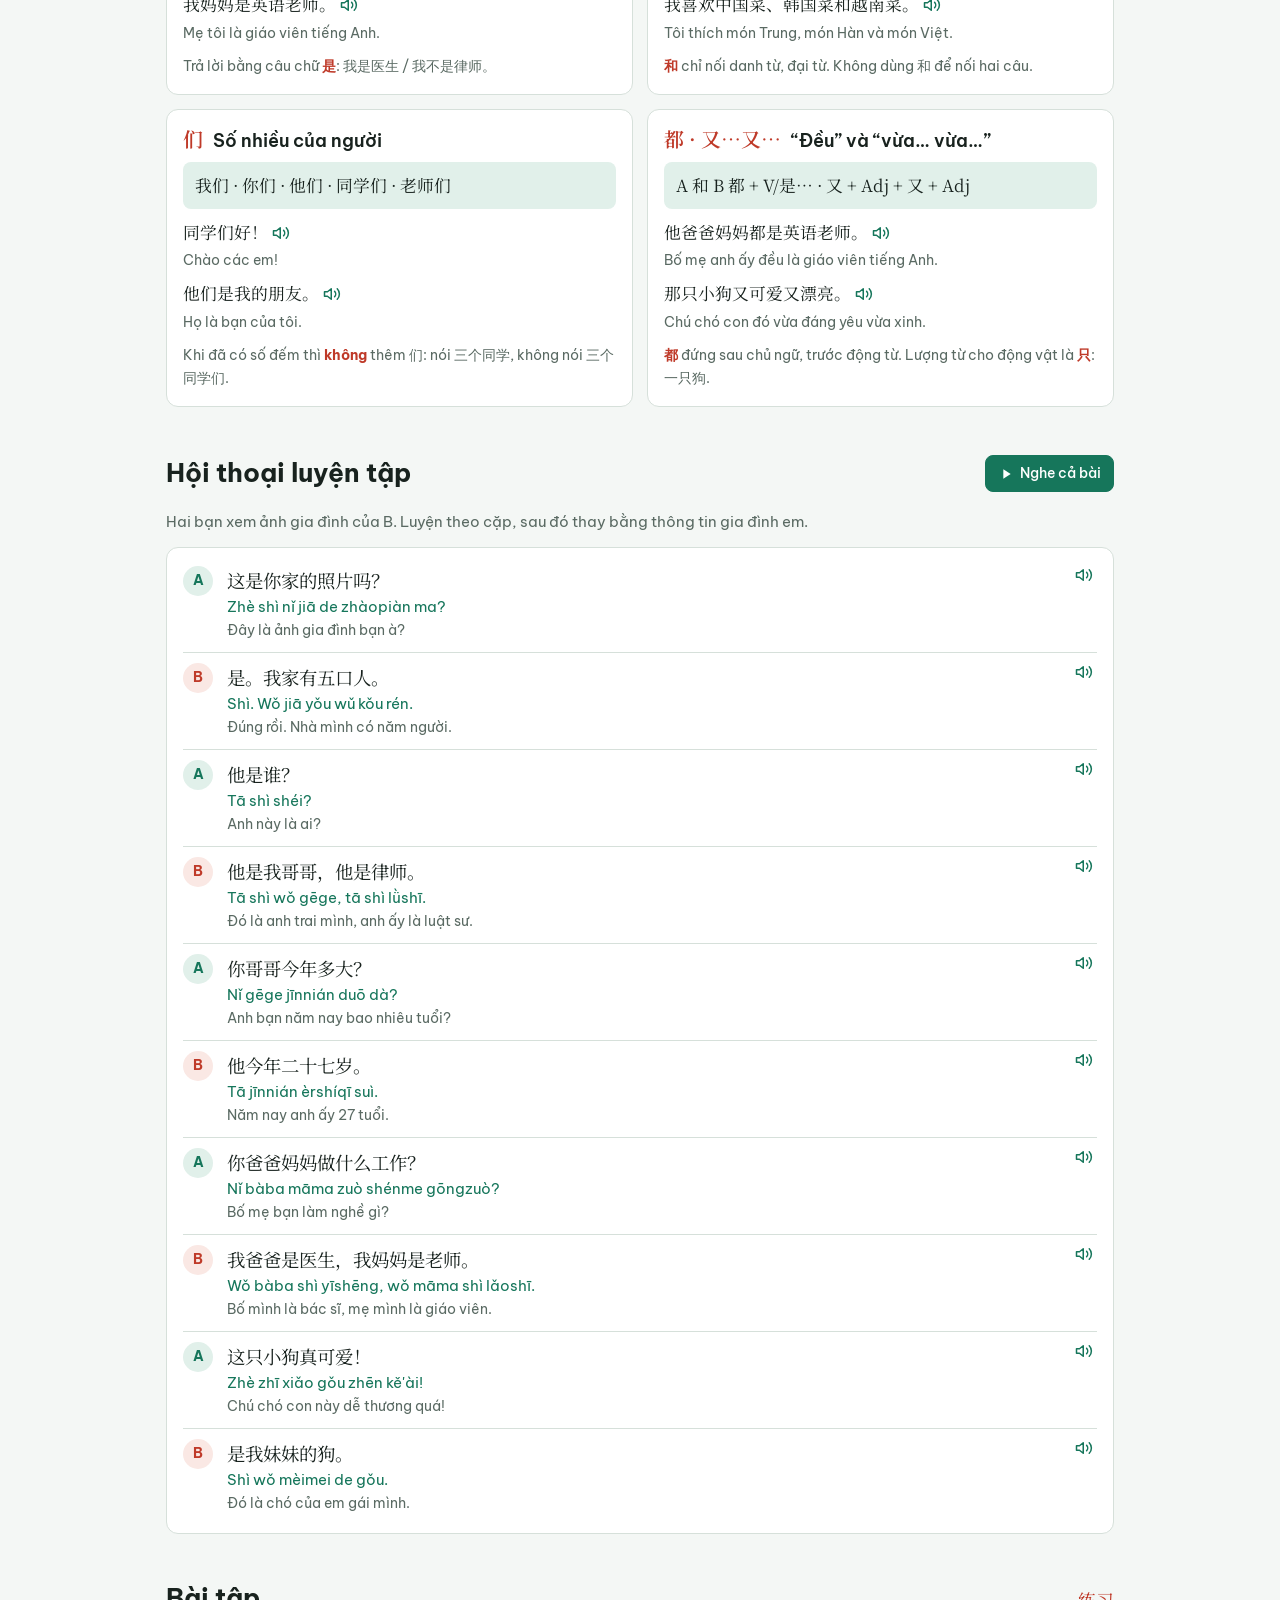
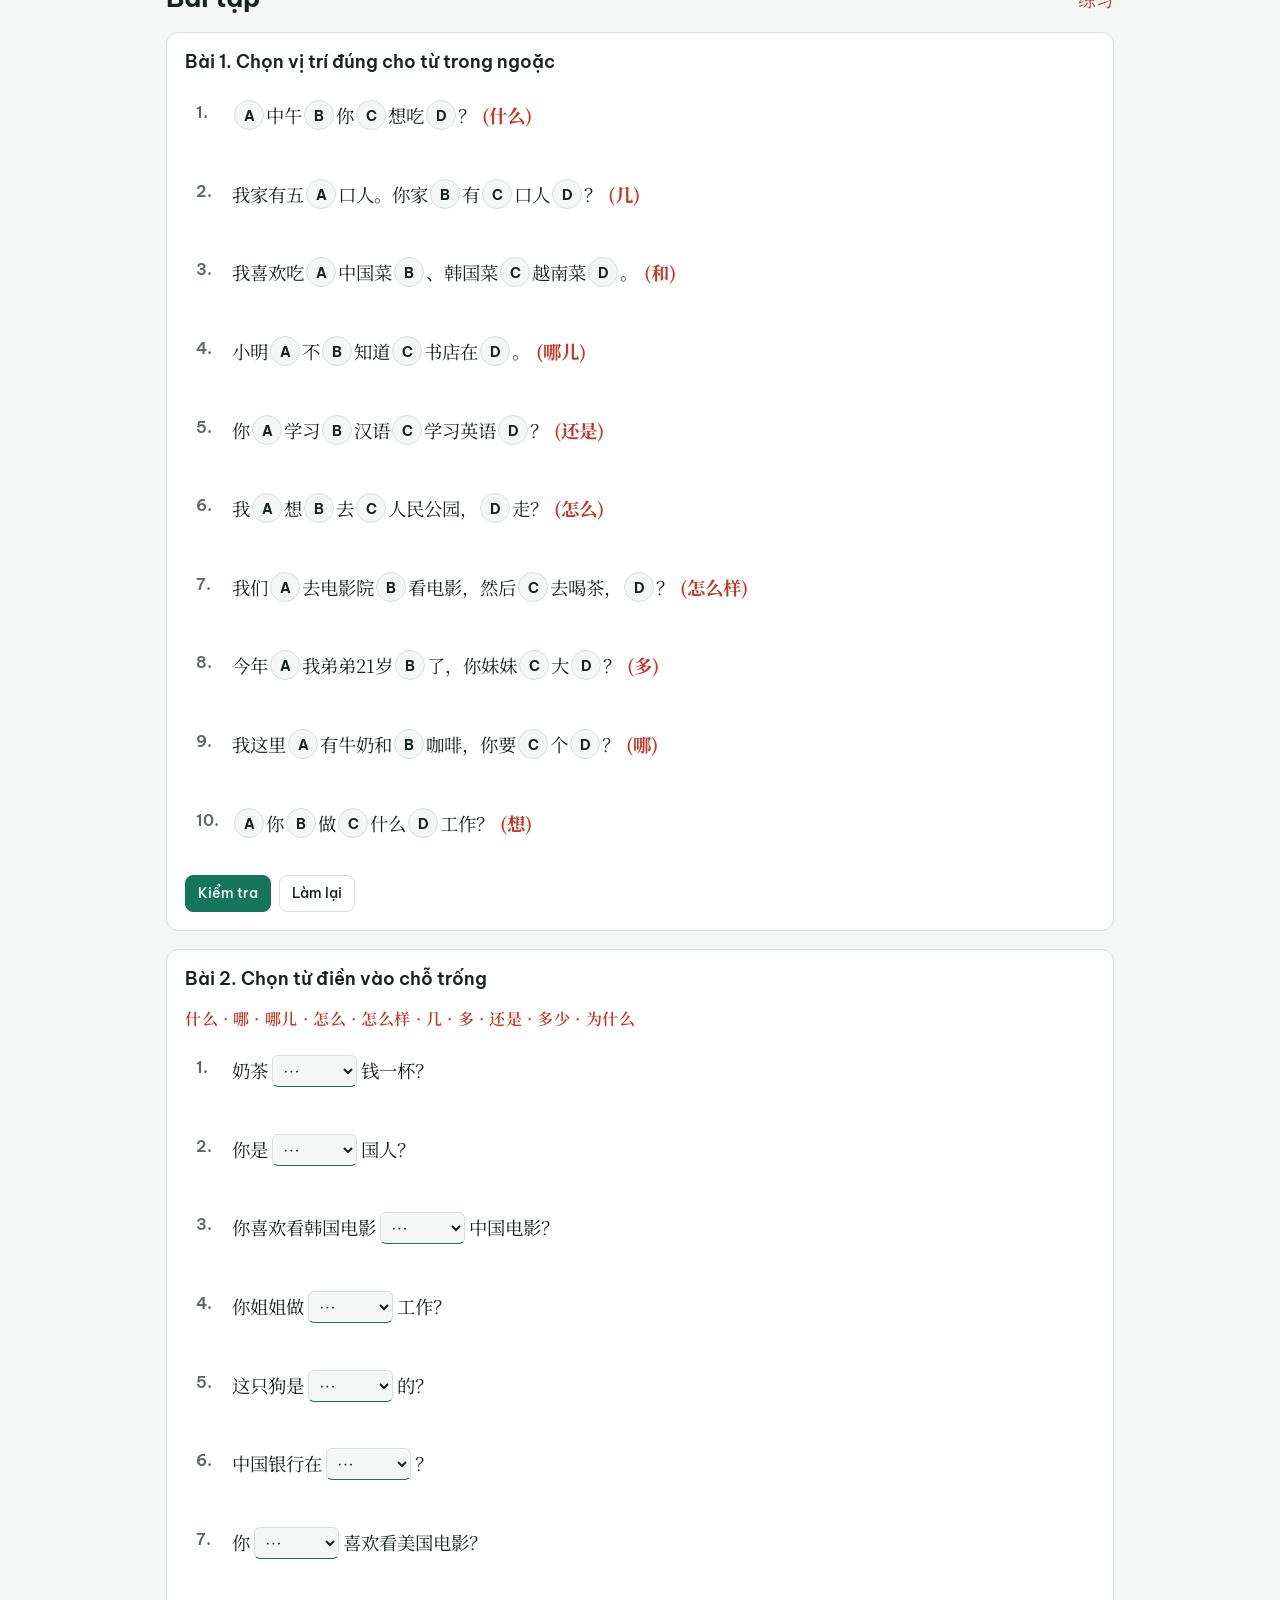
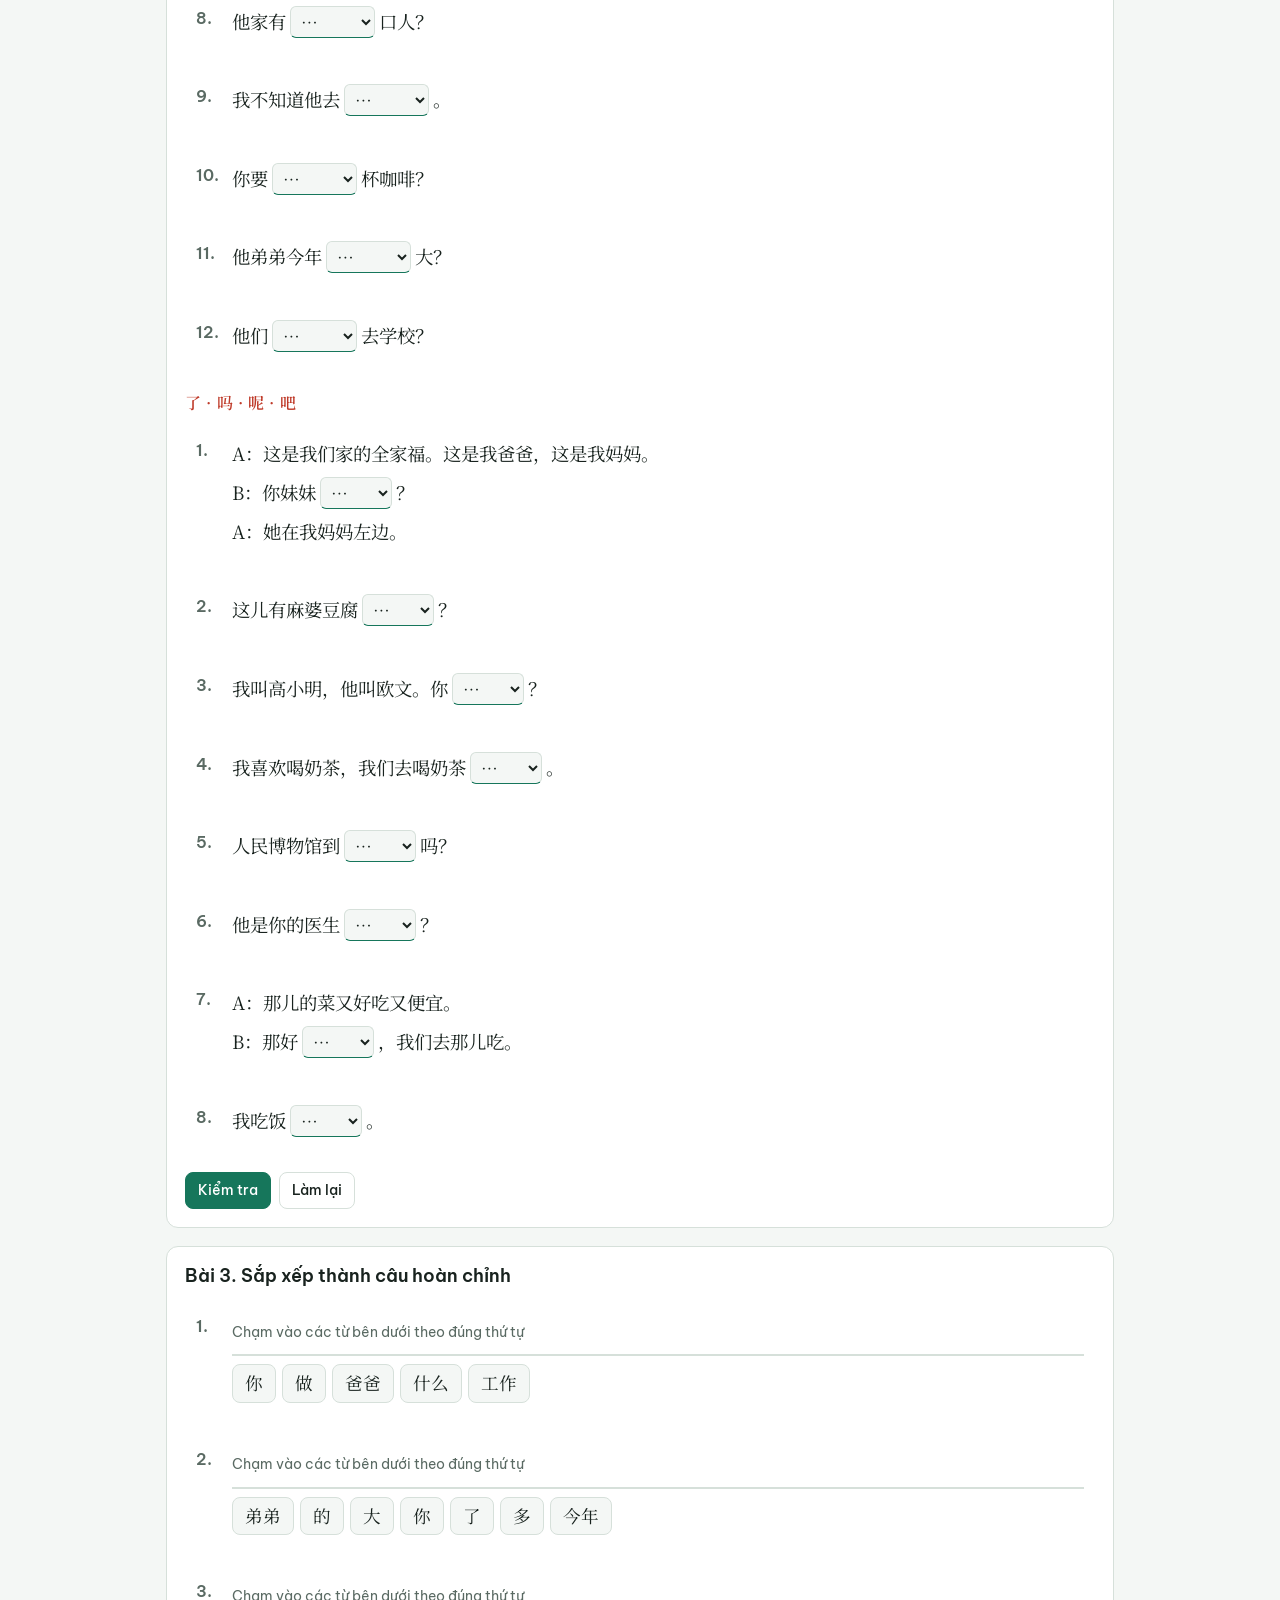
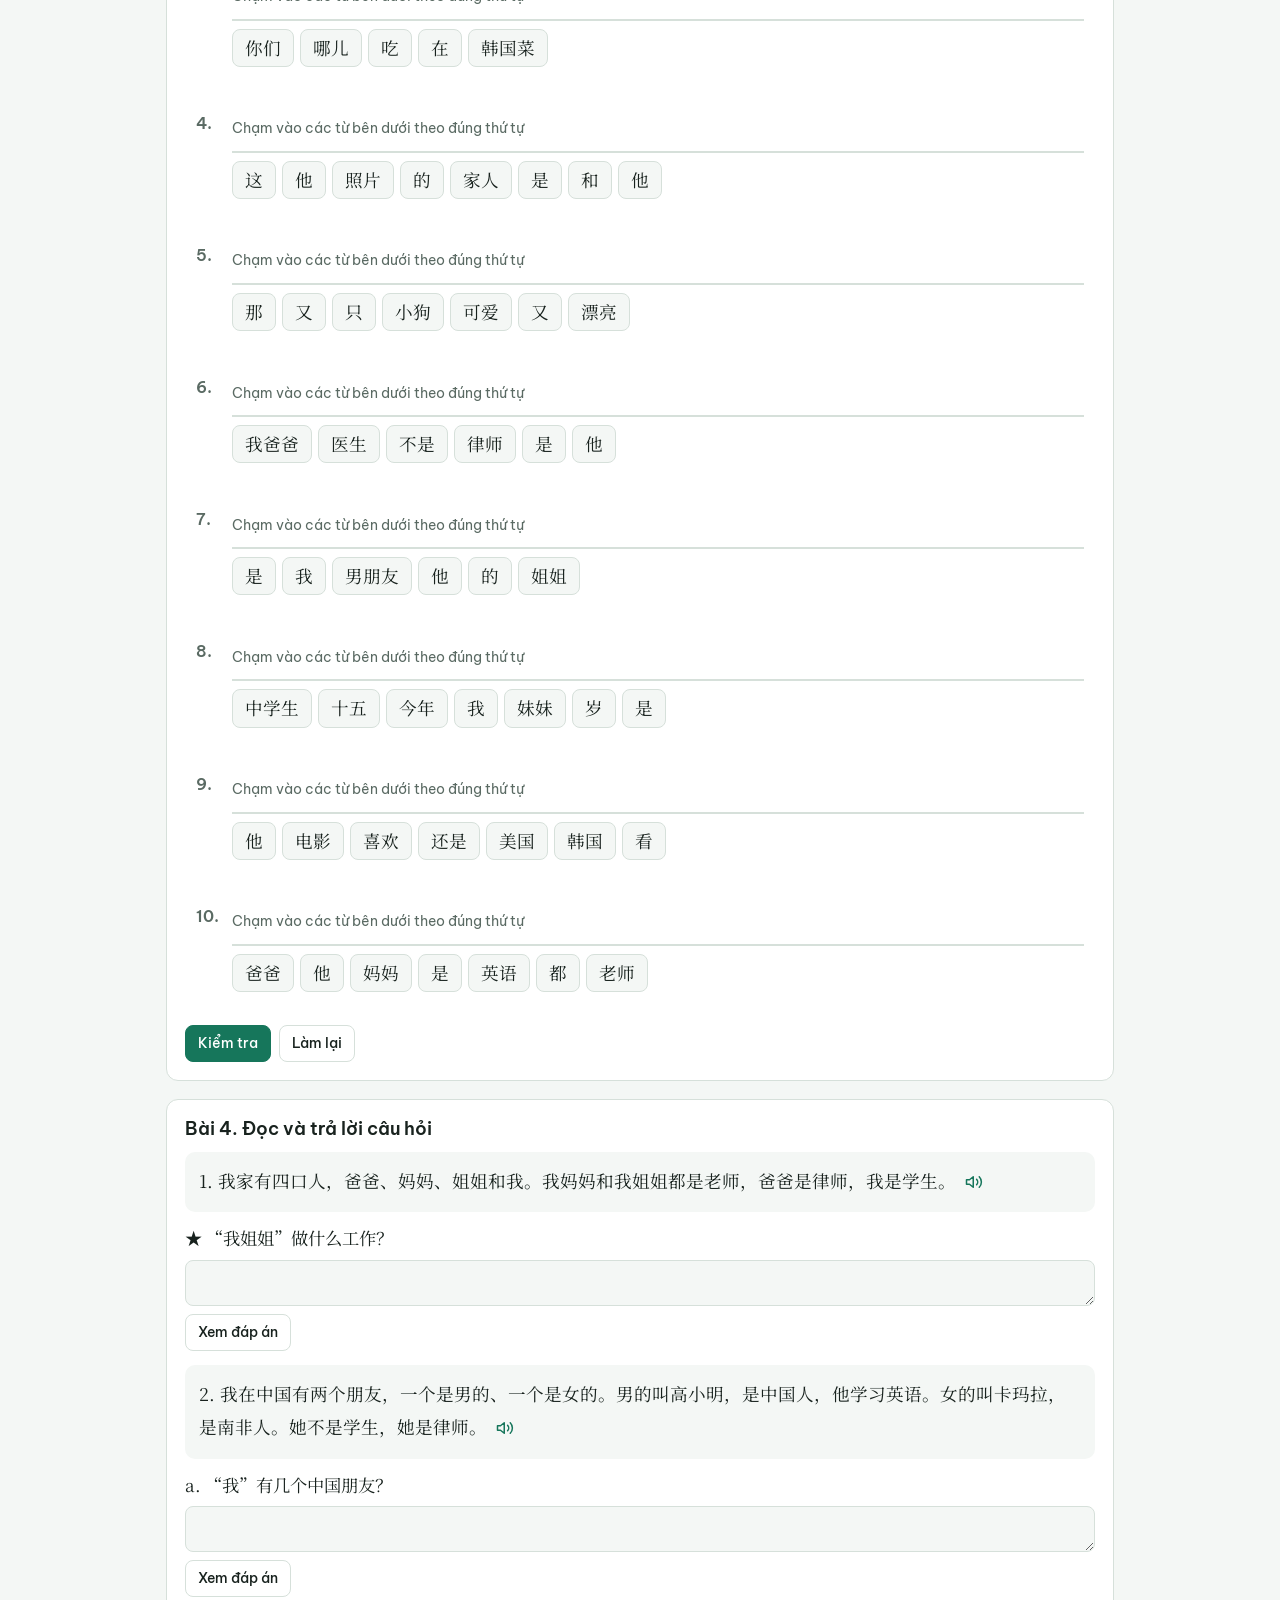
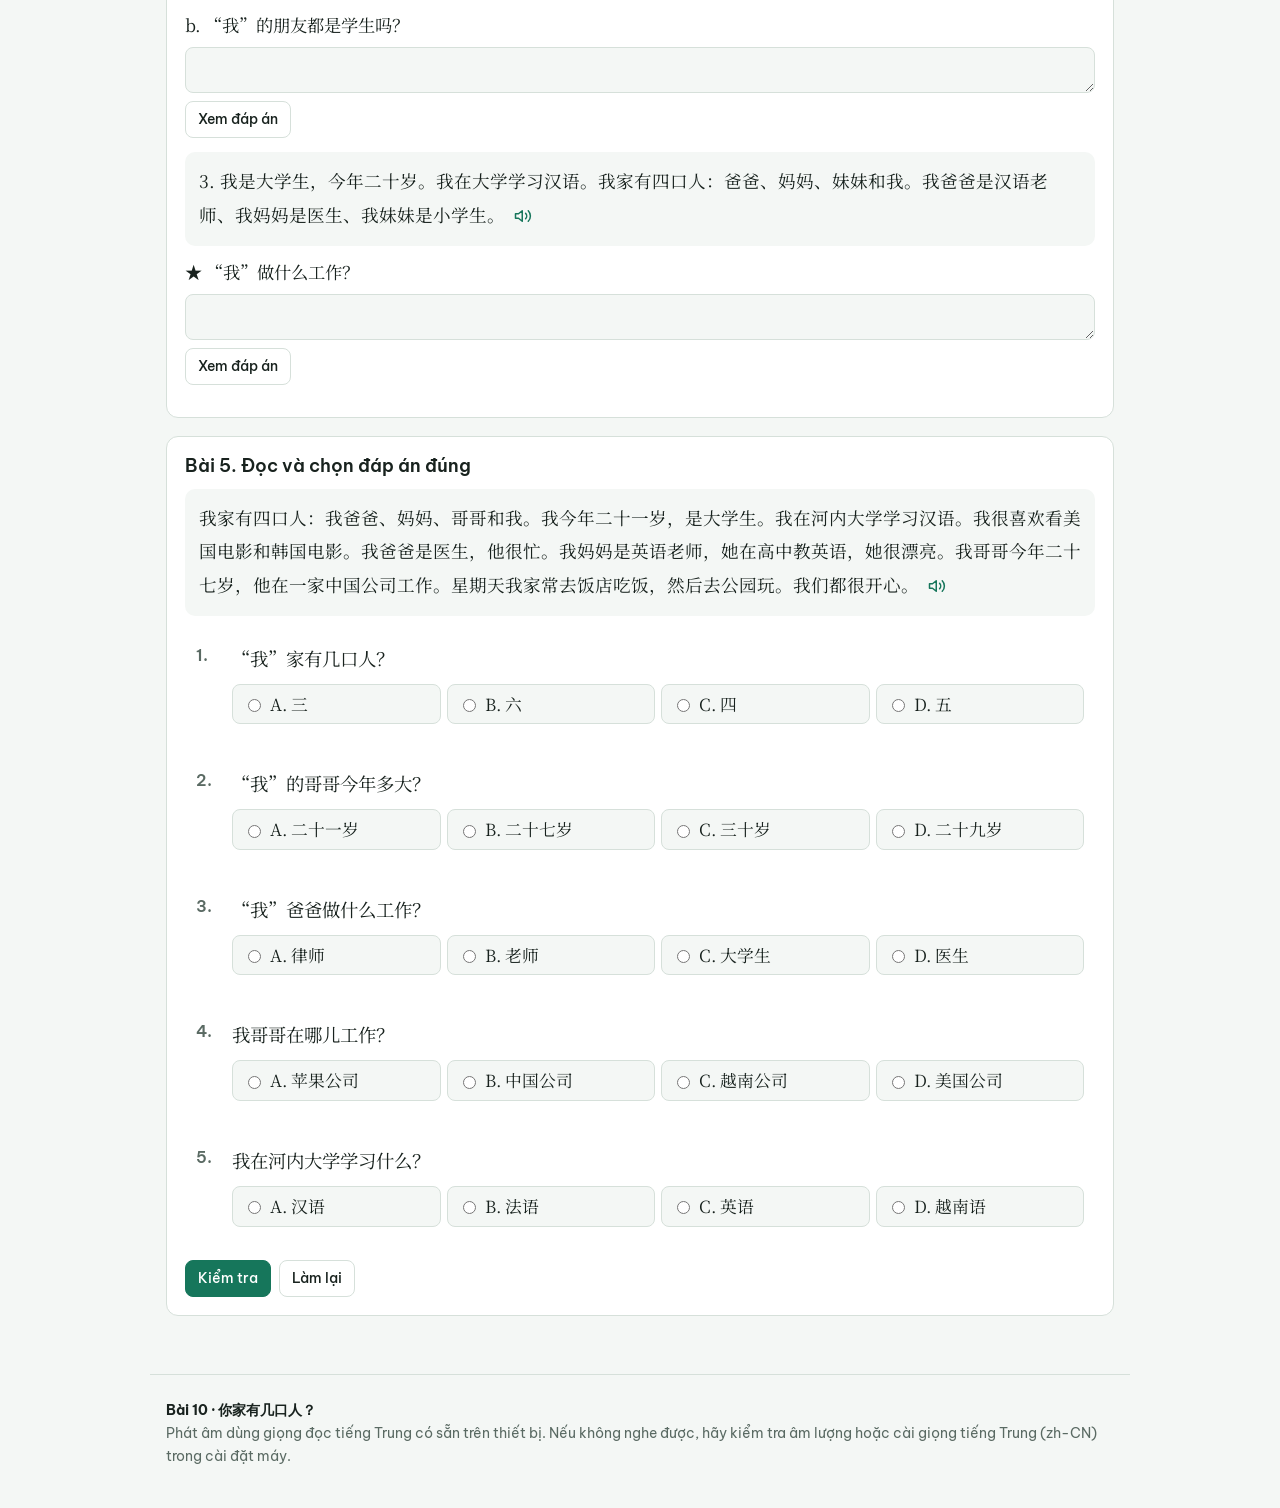
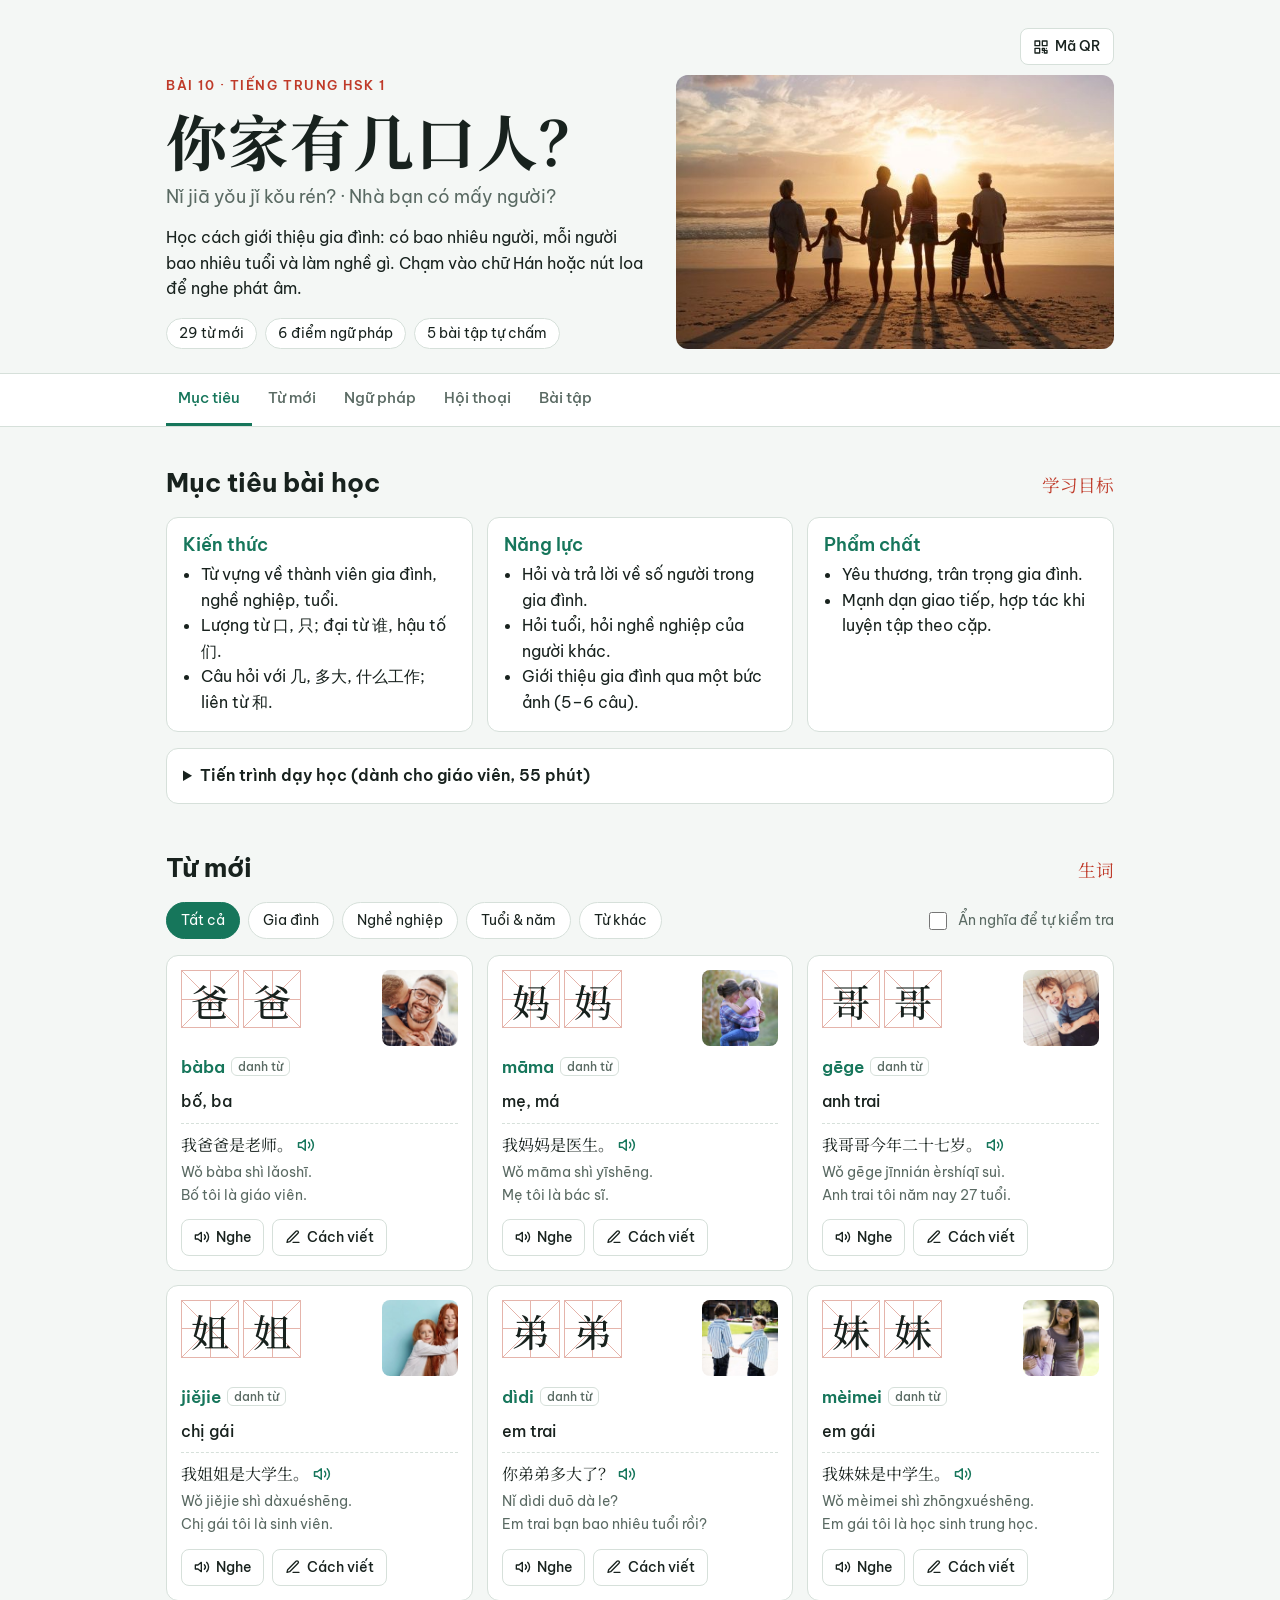
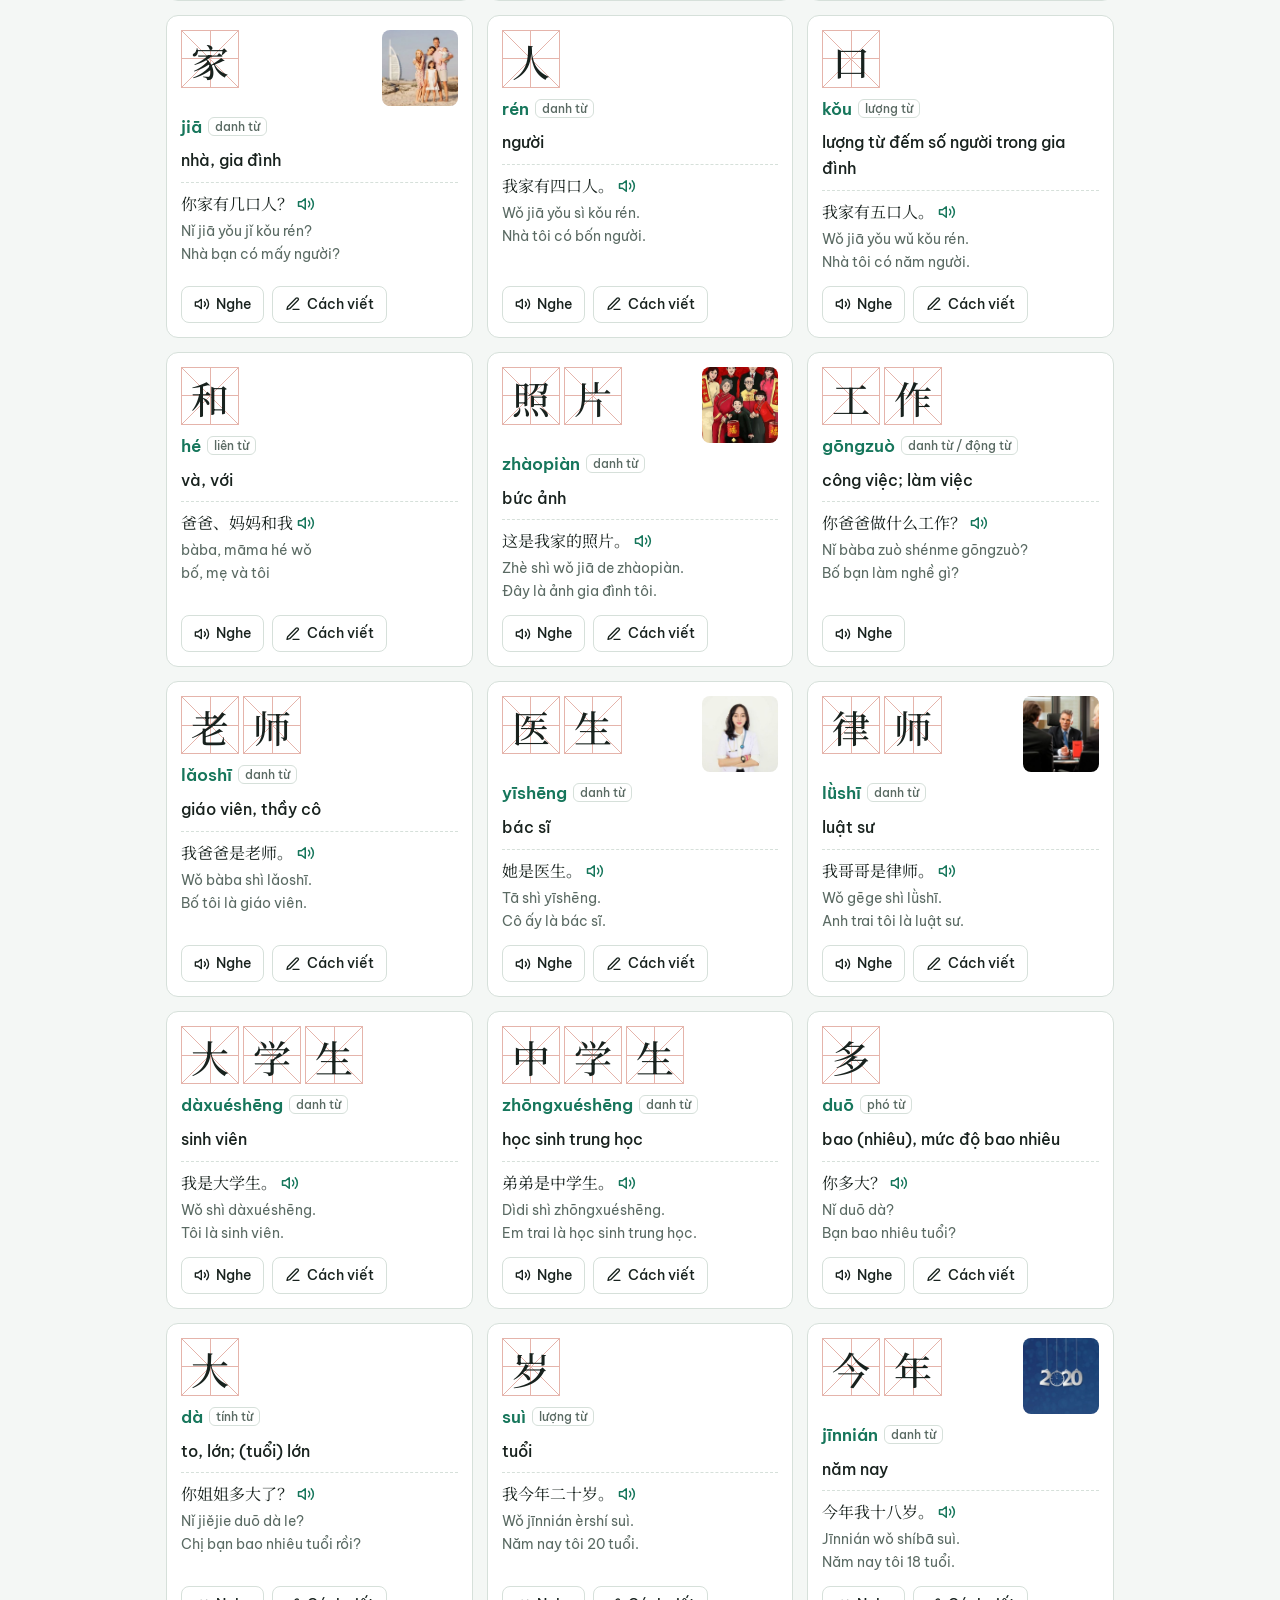
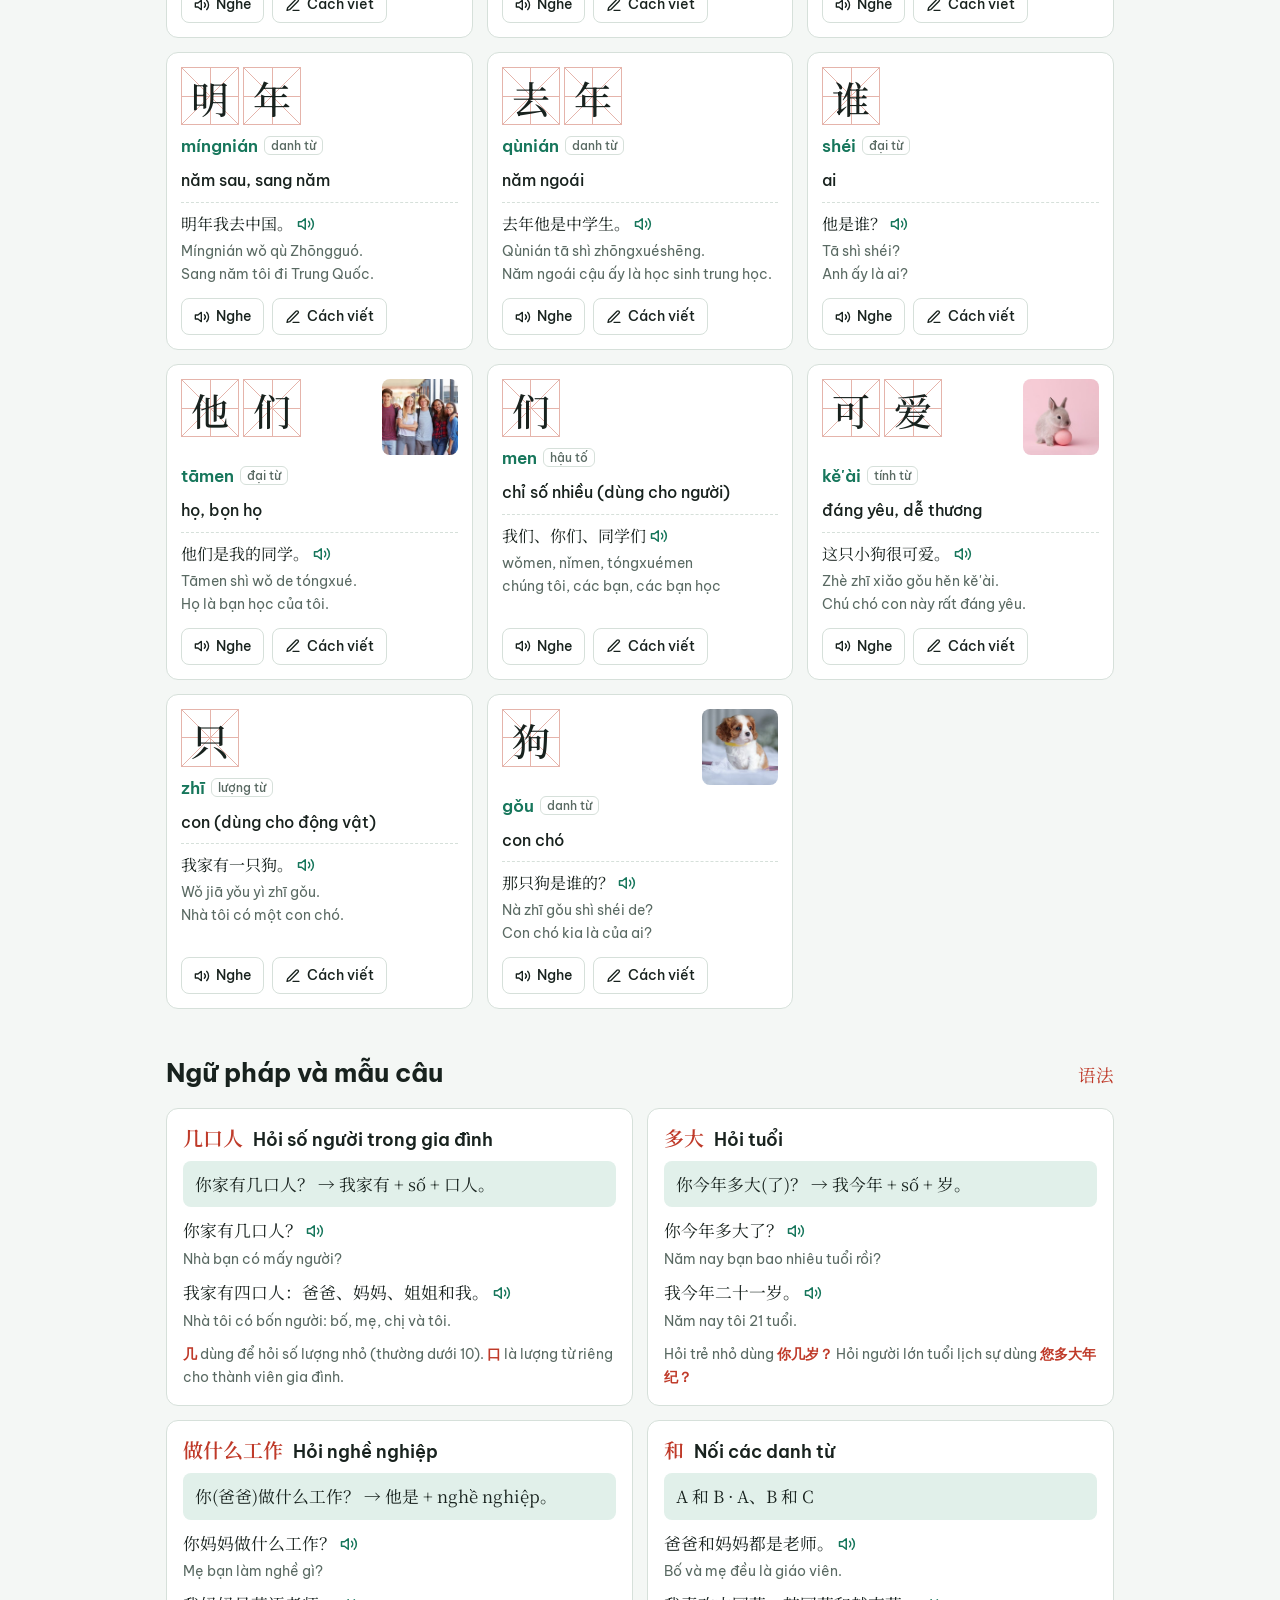
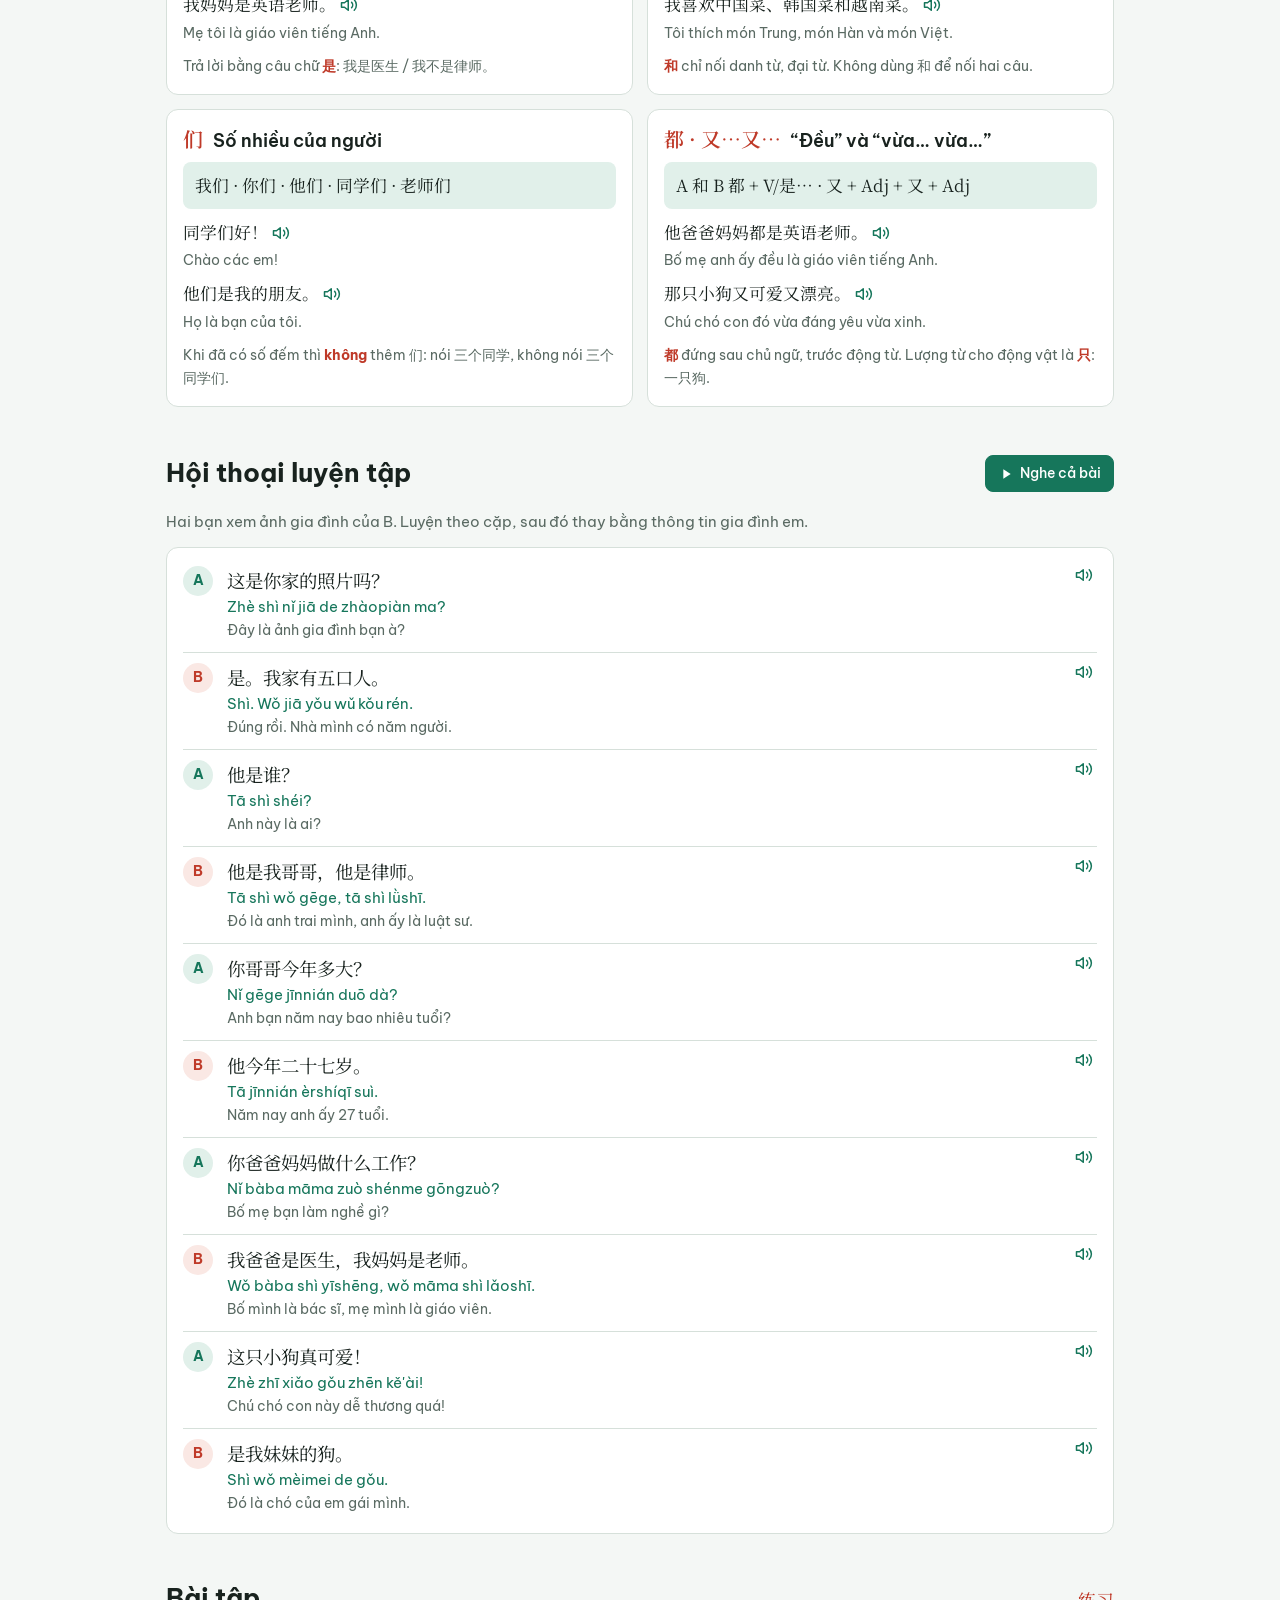
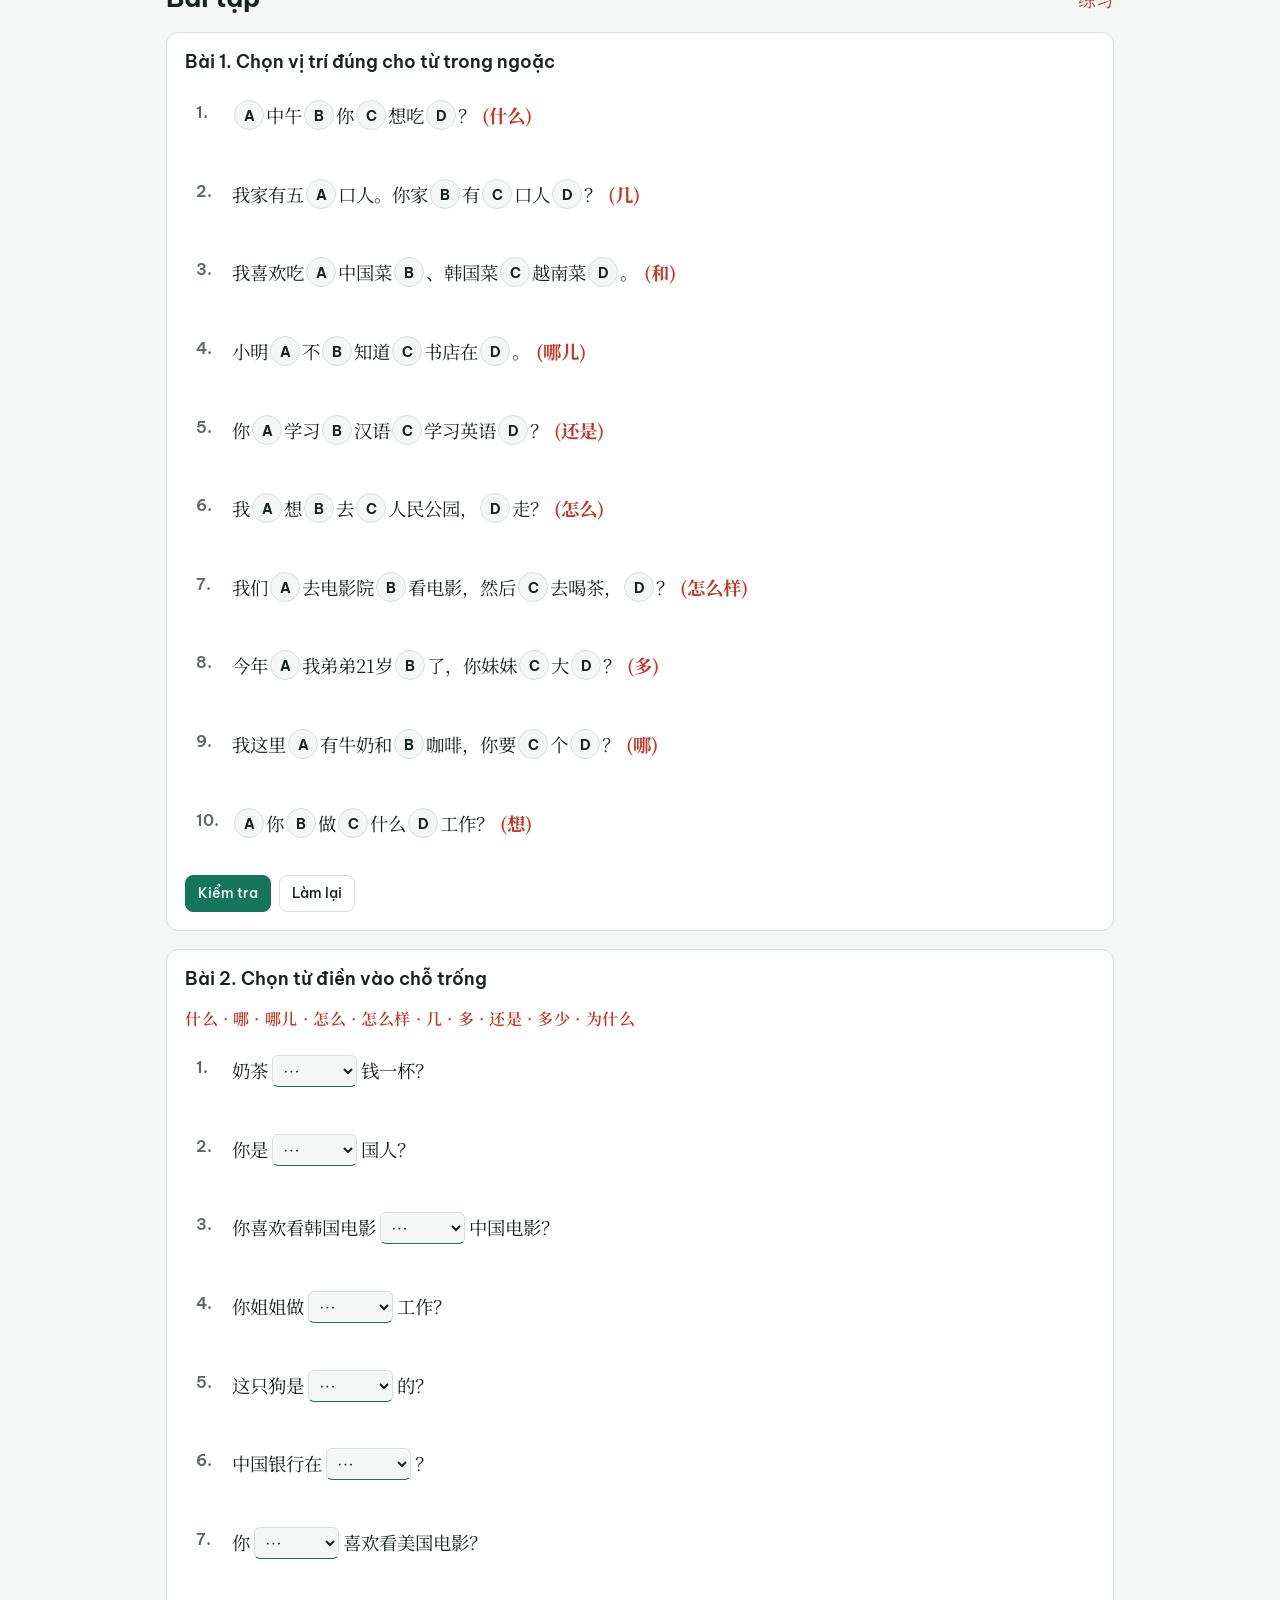
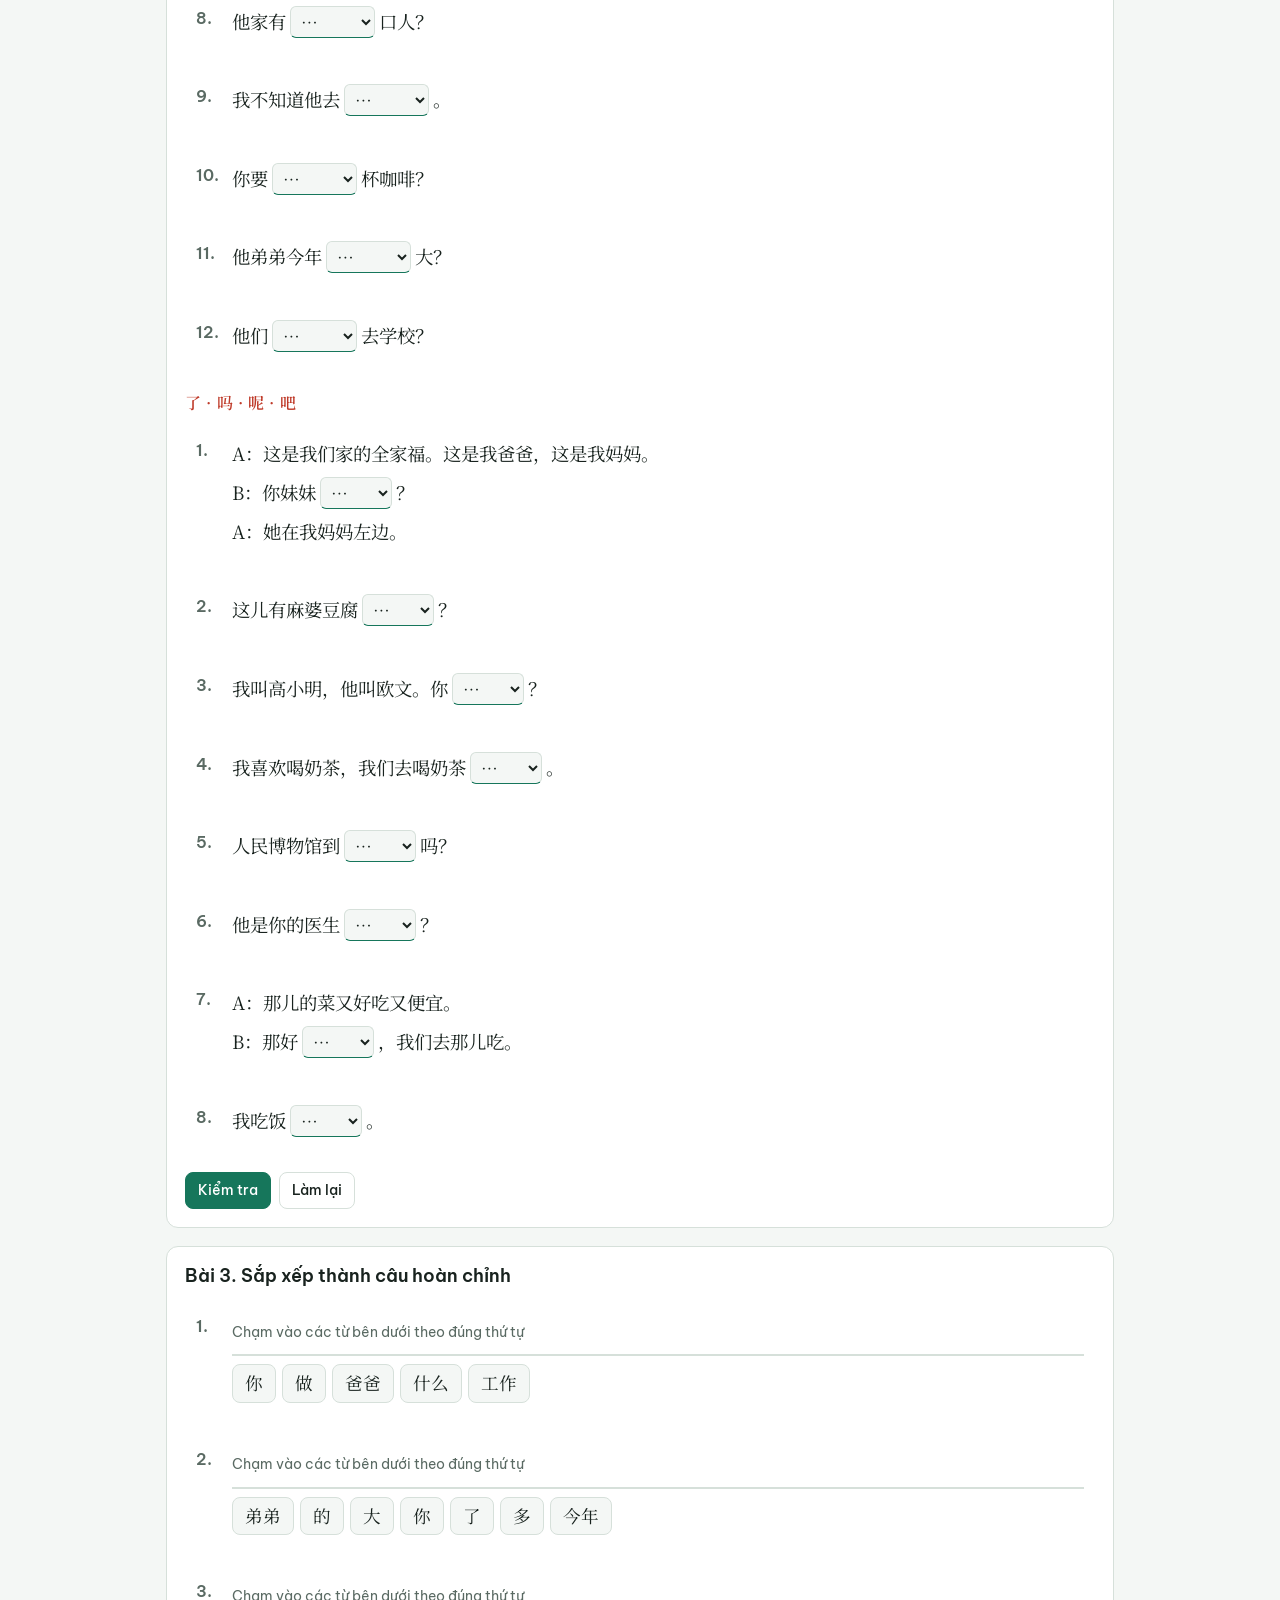
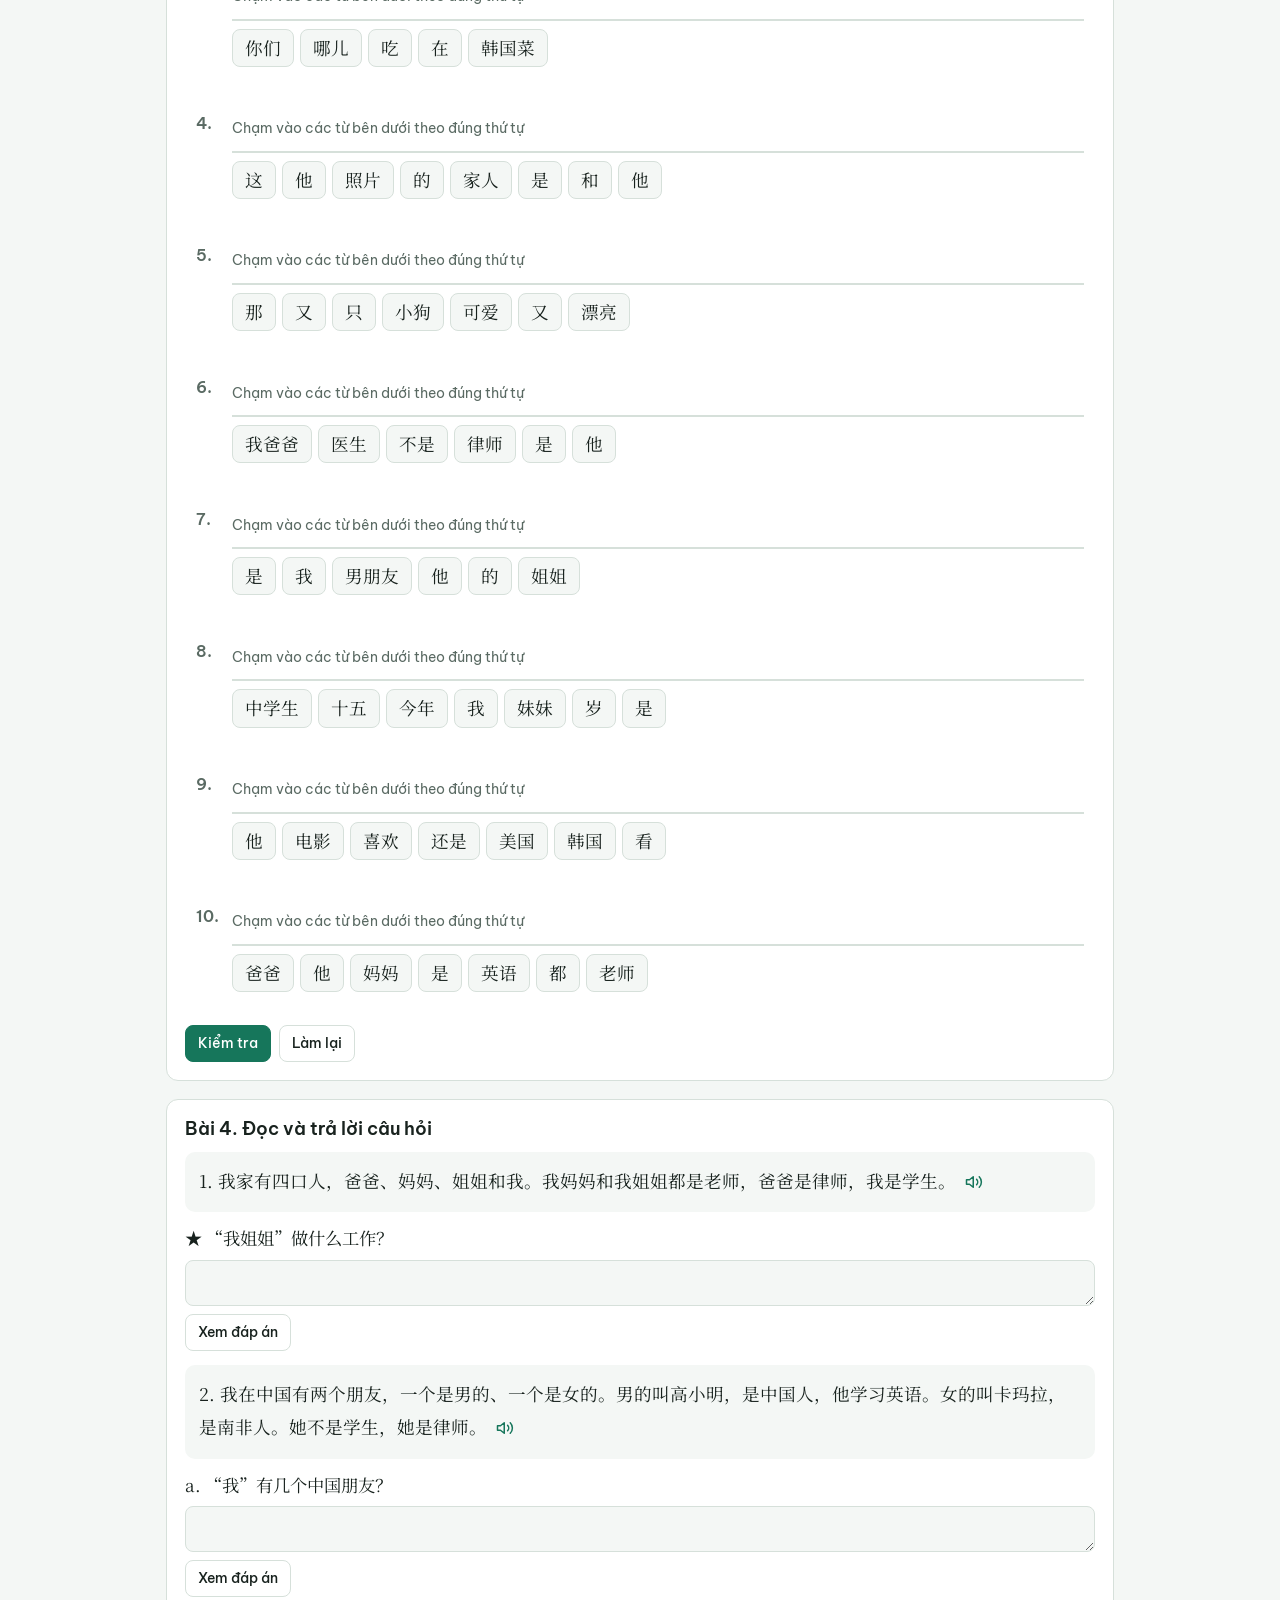
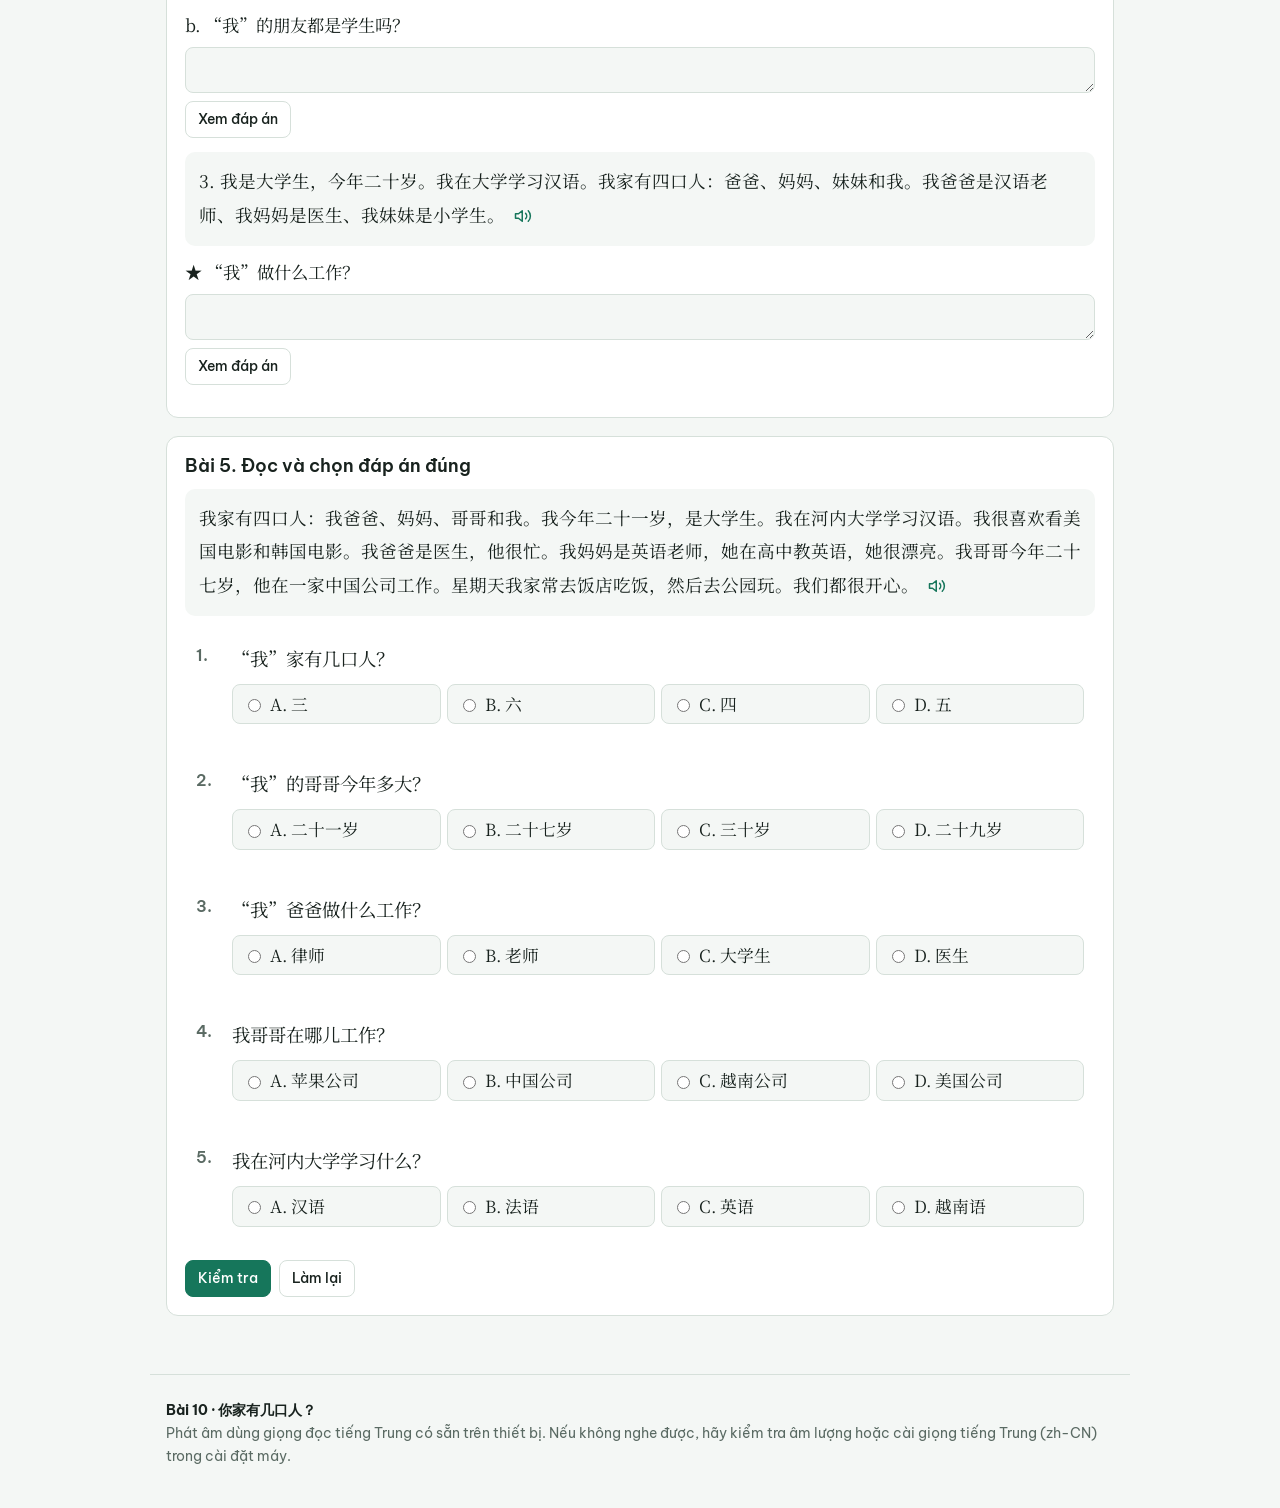
